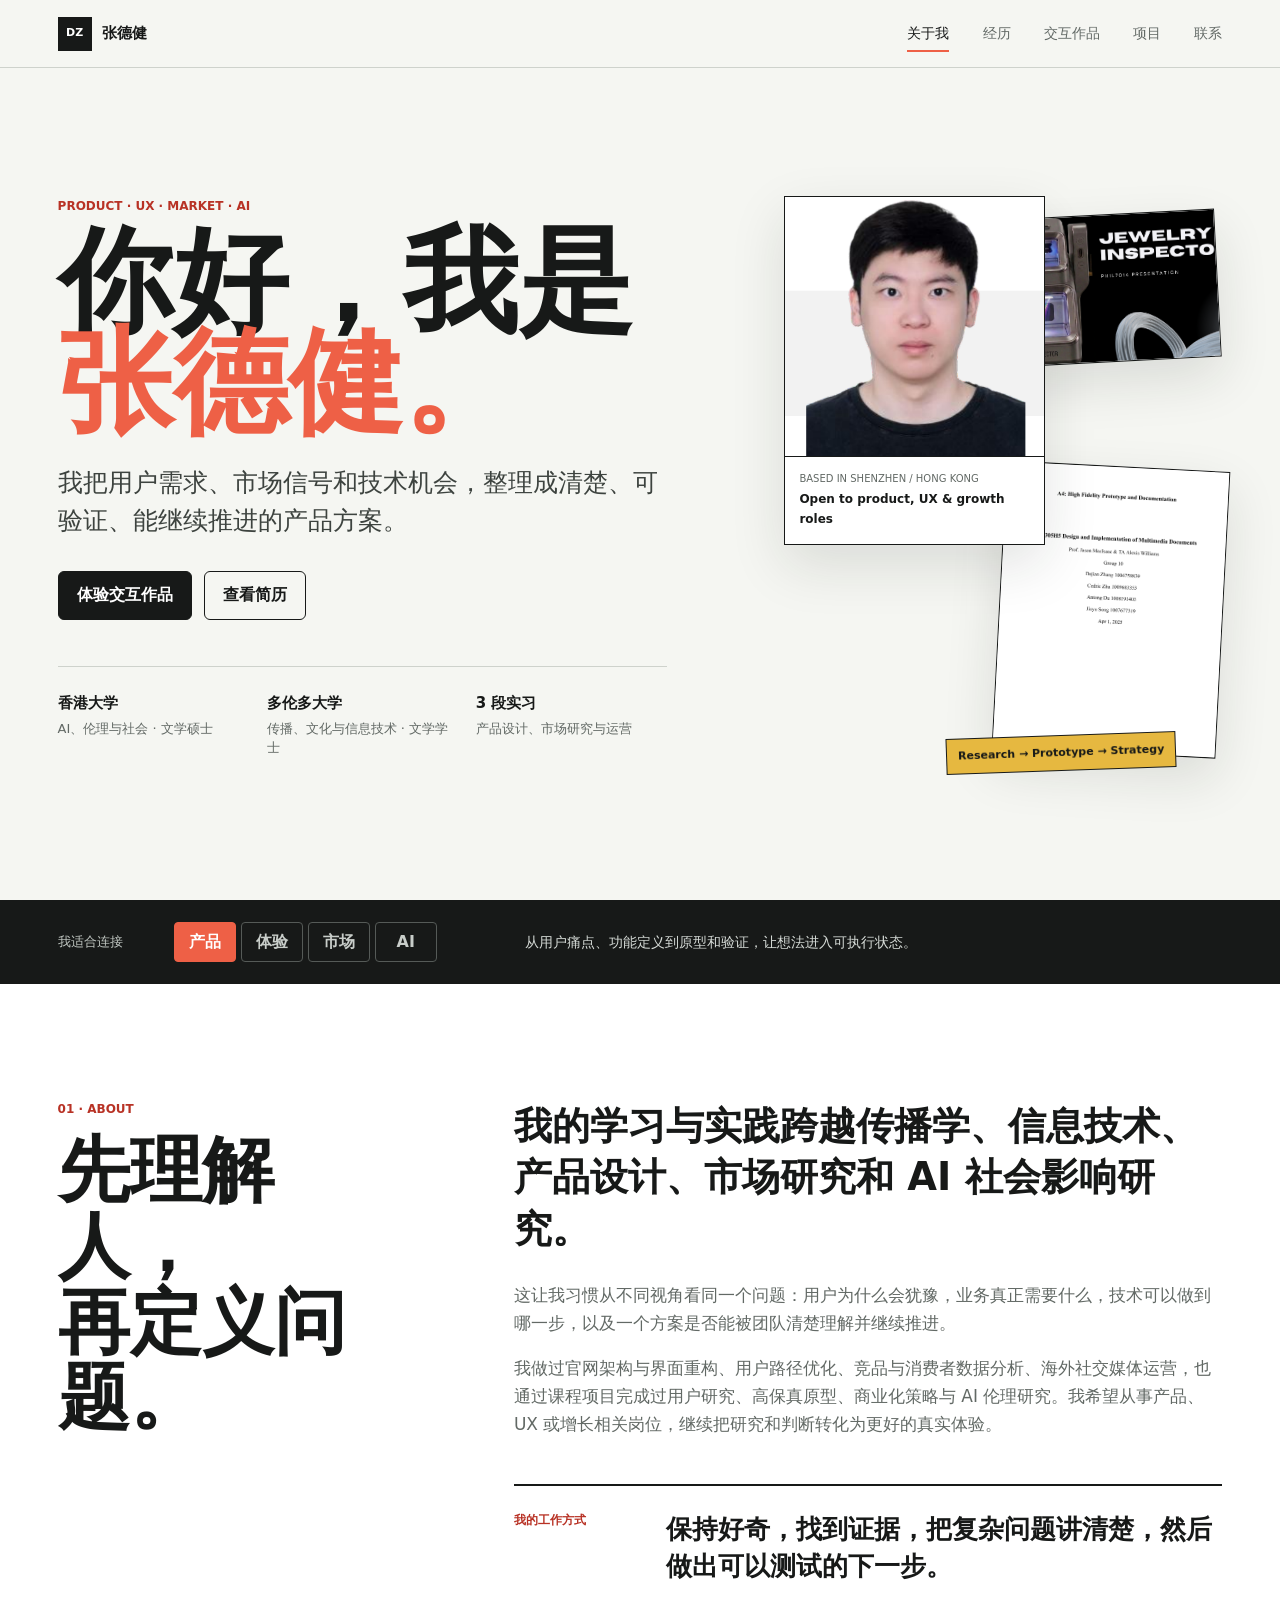
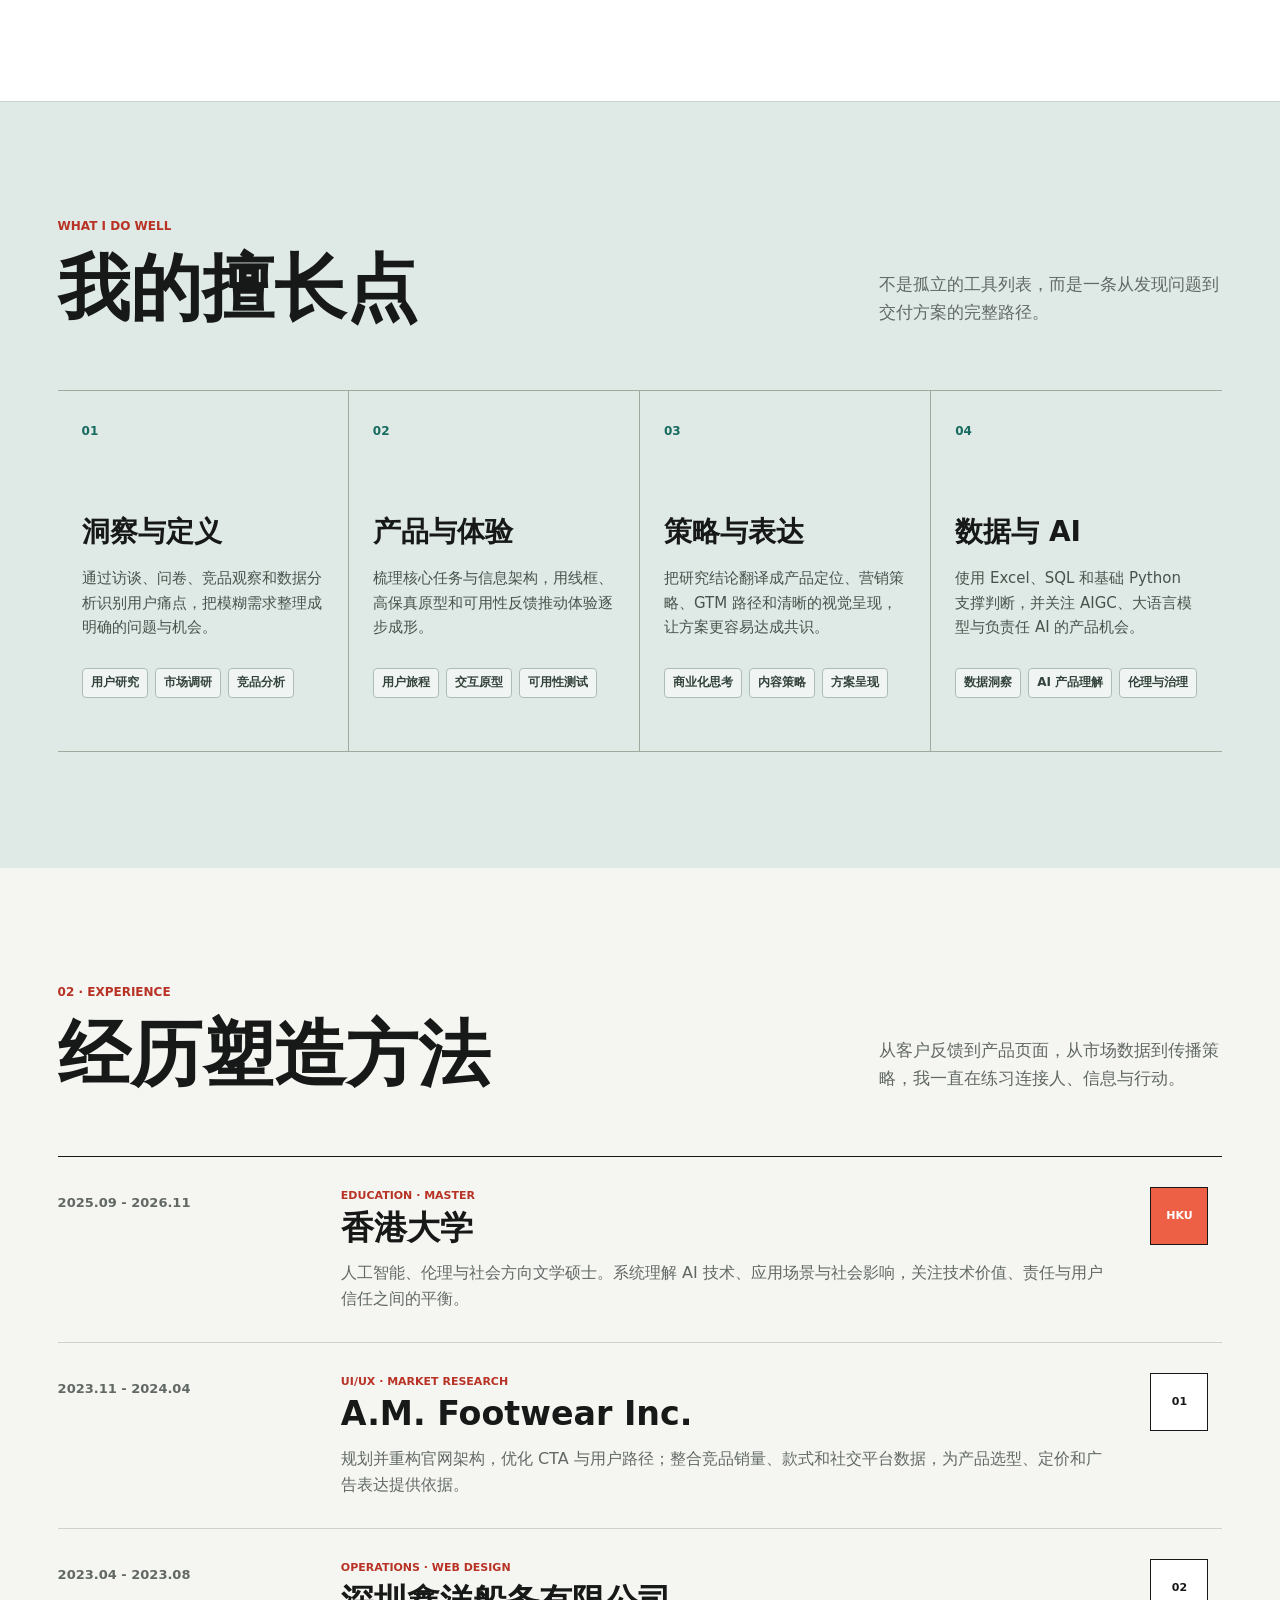
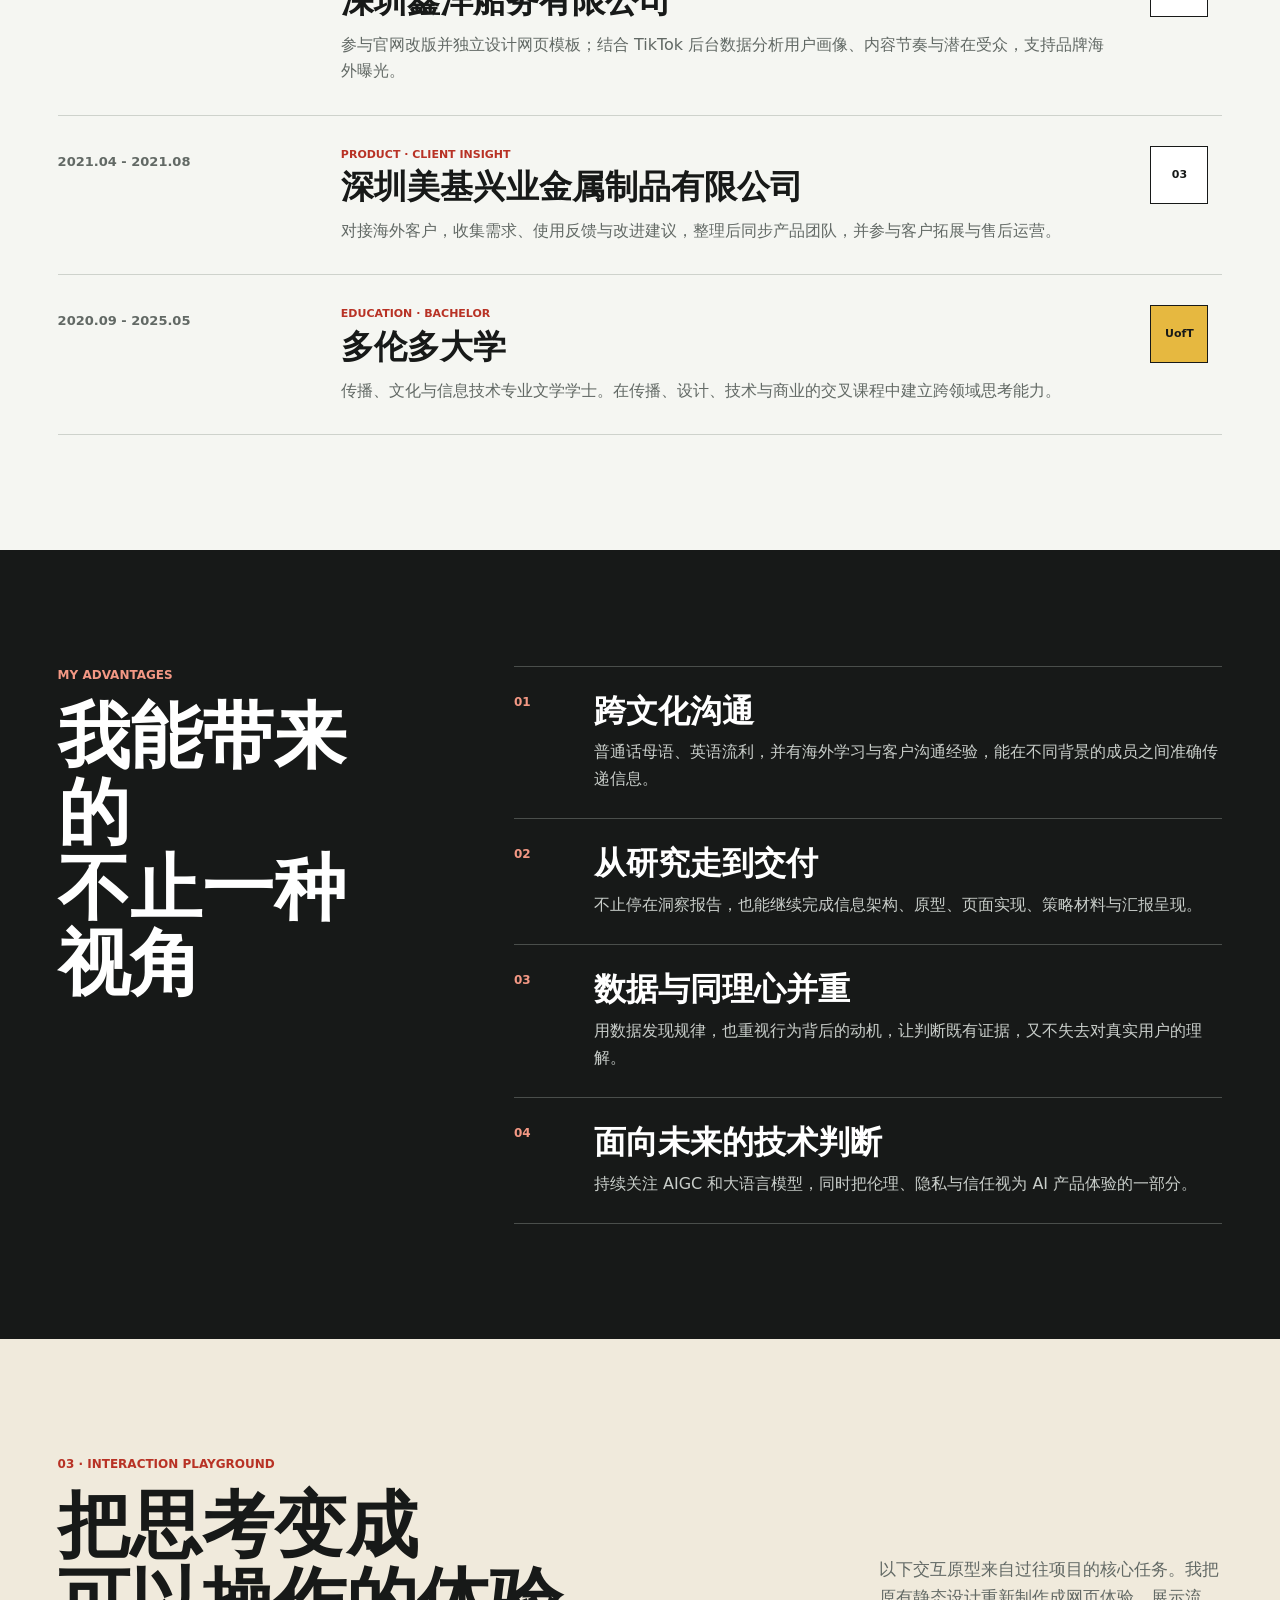
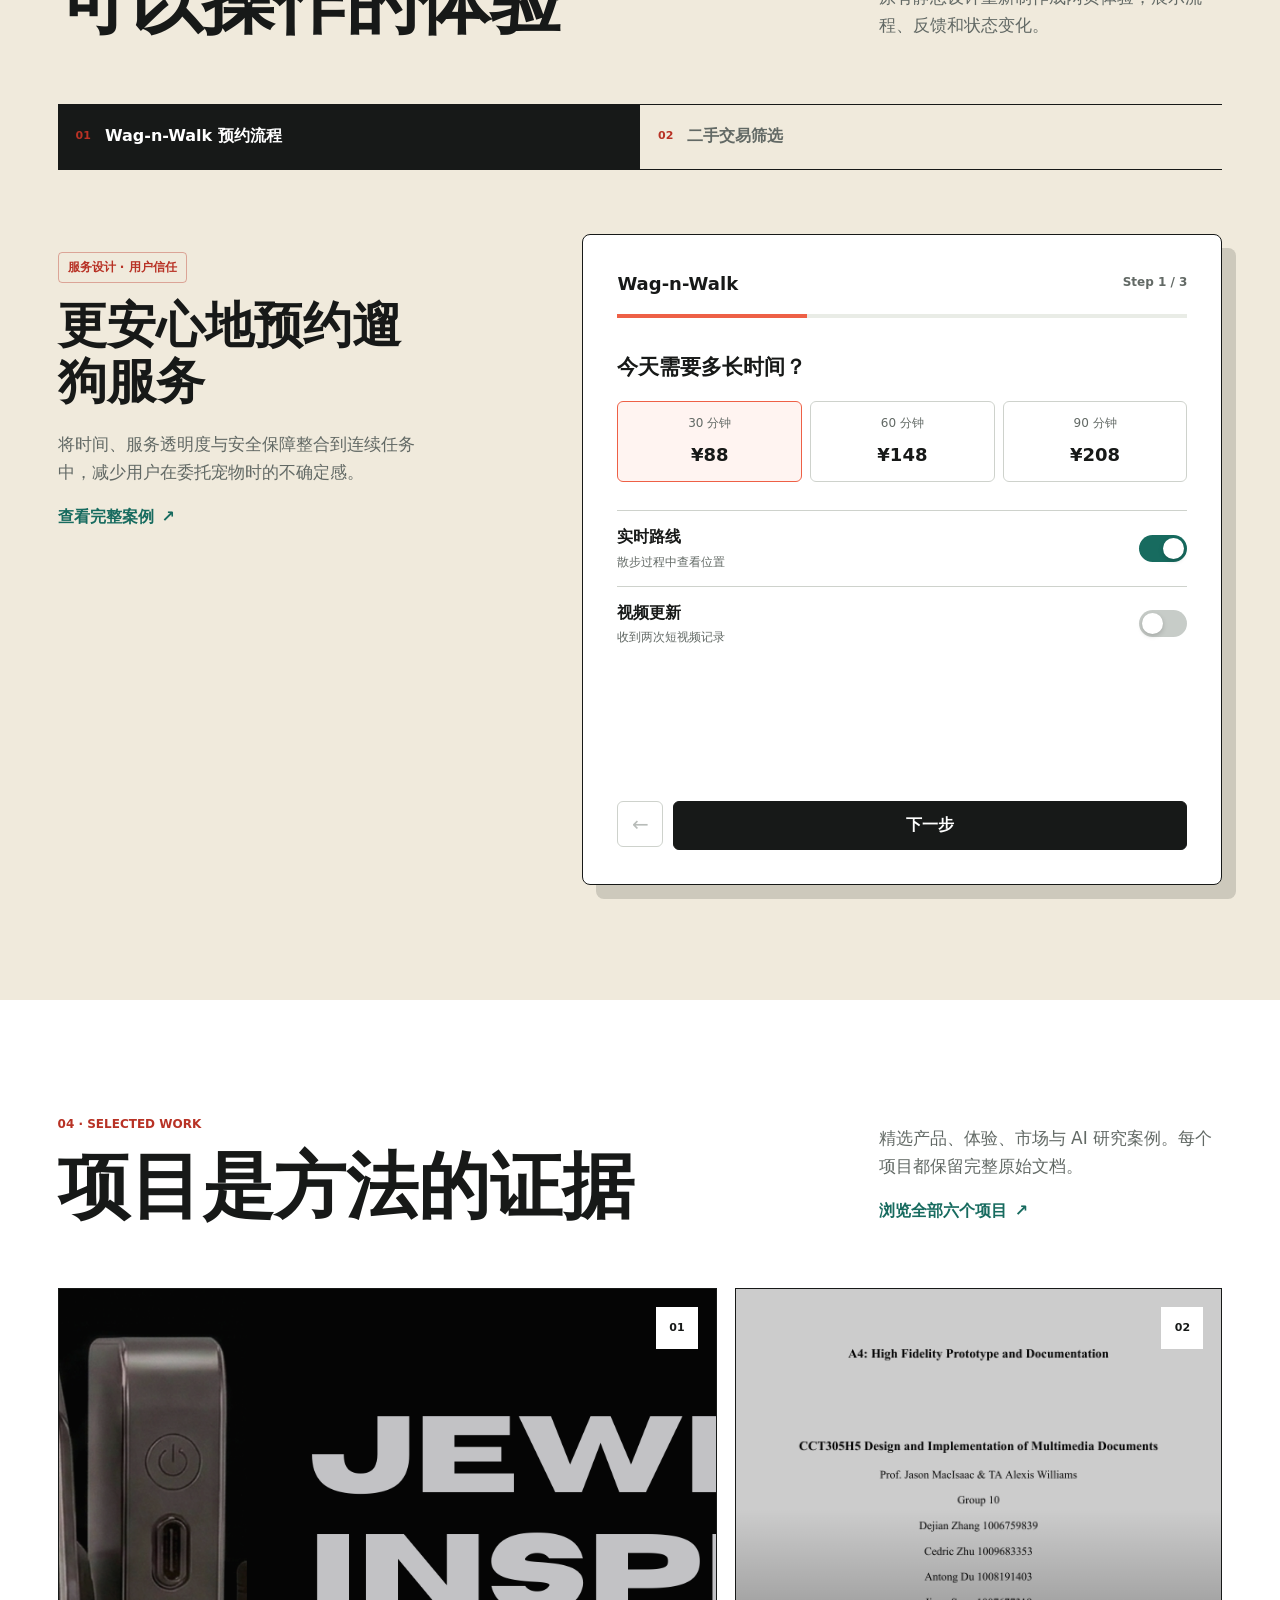
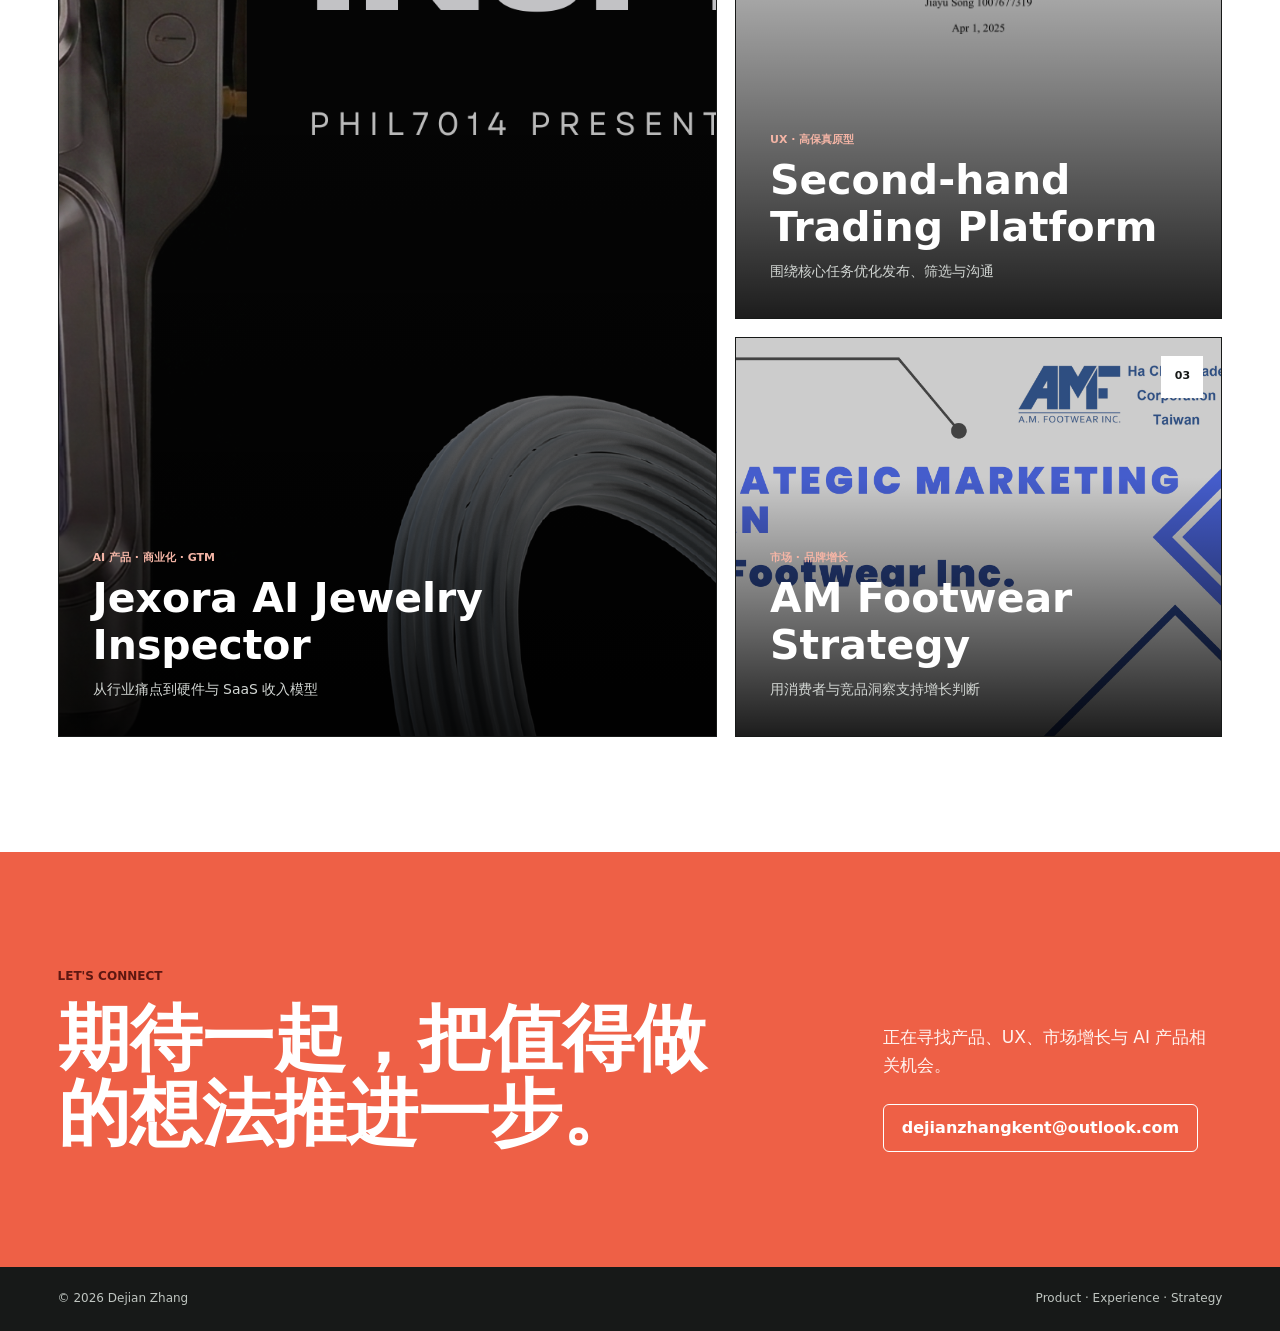
==== index.html @ b9fcac44 "Redesign portfolio as personal homepage" ====
<!doctype html>
<html lang="zh-CN">
  <head>
    <meta charset="utf-8">
    <meta name="viewport" content="width=device-width, initial-scale=1">
    <title>张德健 | 产品、体验与市场</title>
    <meta name="description" content="张德健的个人主页：产品设计、用户体验、市场研究与 AI 产品思考。">
    <link rel="stylesheet" href="styles.css">
    <script src="app.js" defer></script>
  </head>
  <body>
    <header class="site-header">
      <a class="brand" href="#top" aria-label="返回首页">
        <span class="brand-mark">DZ</span>
        <span>张德健</span>
      </a>
      <nav aria-label="主导航">
        <a class="active" href="#about">关于我</a>
        <a href="#experience">经历</a>
        <a href="#playground">交互作品</a>
        <a href="#work">项目</a>
        <a href="contact.html">联系</a>
      </nav>
    </header>

    <main id="top">
      <section class="personal-hero">
        <div class="hero-intro">
          <p class="eyebrow">Product · UX · Market · AI</p>
          <h1>你好，我是<br><span>张德健。</span></h1>
          <p class="hero-statement">
            我把用户需求、市场信号和技术机会，整理成清楚、可验证、能继续推进的产品方案。
          </p>
          <div class="hero-actions">
            <a class="button primary" href="#playground">体验交互作品</a>
            <a class="button" href="01_Resume_Dejian-Zhang.pdf">查看简历</a>
          </div>
          <ul class="hero-facts" aria-label="个人概况">
            <li><strong>香港大学</strong><span>AI、伦理与社会 · 文学硕士</span></li>
            <li><strong>多伦多大学</strong><span>传播、文化与信息技术 · 文学学士</span></li>
            <li><strong>3 段实习</strong><span>产品设计、市场研究与运营</span></li>
          </ul>
        </div>

        <div class="hero-visual" aria-label="张德健与代表作品">
          <figure class="portrait-frame">
            <img src="assets/dejian-zhang.png" alt="张德健">
            <figcaption>
              <span>Based in Shenzhen / Hong Kong</span>
              <strong>Open to product, UX & growth roles</strong>
            </figcaption>
          </figure>
          <figure class="artifact artifact-one">
            <img src="assets/hifi-prototype.png" alt="二手交易平台高保真原型">
          </figure>
          <figure class="artifact artifact-two">
            <img src="assets/jewelry-inspector.png" alt="Jexora AI 珠宝鉴定项目">
          </figure>
          <span class="visual-note">Research → Prototype → Strategy</span>
        </div>
      </section>

      <section class="identity-bar" aria-label="角色定位">
        <p>我适合连接</p>
        <div class="role-switcher" role="tablist" aria-label="查看我的角色能力">
          <button class="role-tab active" type="button" role="tab" aria-selected="true" data-role="product">产品</button>
          <button class="role-tab" type="button" role="tab" aria-selected="false" data-role="ux">体验</button>
          <button class="role-tab" type="button" role="tab" aria-selected="false" data-role="market">市场</button>
          <button class="role-tab" type="button" role="tab" aria-selected="false" data-role="ai">AI</button>
        </div>
        <p id="role-description" class="role-description" aria-live="polite">
          从用户痛点、功能定义到原型和验证，让想法进入可执行状态。
        </p>
      </section>

      <section class="section about-band" id="about">
        <div class="section-kicker">
          <p class="eyebrow">01 · About</p>
          <h2>先理解人，<br>再定义问题。</h2>
        </div>
        <div class="about-narrative">
          <p class="large-copy">
            我的学习与实践跨越传播学、信息技术、产品设计、市场研究和 AI 社会影响研究。
          </p>
          <p>
            这让我习惯从不同视角看同一个问题：用户为什么会犹豫，业务真正需要什么，技术可以做到哪一步，以及一个方案是否能被团队清楚理解并继续推进。
          </p>
          <p>
            我做过官网架构与界面重构、用户路径优化、竞品与消费者数据分析、海外社交媒体运营，也通过课程项目完成过用户研究、高保真原型、商业化策略与 AI 伦理研究。我希望从事产品、UX 或增长相关岗位，继续把研究和判断转化为更好的真实体验。
          </p>
          <div class="personal-quote">
            <span>我的工作方式</span>
            <blockquote>保持好奇，找到证据，把复杂问题讲清楚，然后做出可以测试的下一步。</blockquote>
          </div>
        </div>
      </section>

      <section class="section capability-band">
        <div class="section-heading split-heading">
          <div>
            <p class="eyebrow">What I Do Well</p>
            <h2>我的擅长点</h2>
          </div>
          <p>不是孤立的工具列表，而是一条从发现问题到交付方案的完整路径。</p>
        </div>
        <div class="capability-grid">
          <article>
            <span class="capability-number">01</span>
            <h3>洞察与定义</h3>
            <p>通过访谈、问卷、竞品观察和数据分析识别用户痛点，把模糊需求整理成明确的问题与机会。</p>
            <ul>
              <li>用户研究</li>
              <li>市场调研</li>
              <li>竞品分析</li>
            </ul>
          </article>
          <article>
            <span class="capability-number">02</span>
            <h3>产品与体验</h3>
            <p>梳理核心任务与信息架构，用线框、高保真原型和可用性反馈推动体验逐步成形。</p>
            <ul>
              <li>用户旅程</li>
              <li>交互原型</li>
              <li>可用性测试</li>
            </ul>
          </article>
          <article>
            <span class="capability-number">03</span>
            <h3>策略与表达</h3>
            <p>把研究结论翻译成产品定位、营销策略、GTM 路径和清晰的视觉呈现，让方案更容易达成共识。</p>
            <ul>
              <li>商业化思考</li>
              <li>内容策略</li>
              <li>方案呈现</li>
            </ul>
          </article>
          <article>
            <span class="capability-number">04</span>
            <h3>数据与 AI</h3>
            <p>使用 Excel、SQL 和基础 Python 支撑判断，并关注 AIGC、大语言模型与负责任 AI 的产品机会。</p>
            <ul>
              <li>数据洞察</li>
              <li>AI 产品理解</li>
              <li>伦理与治理</li>
            </ul>
          </article>
        </div>
      </section>

      <section class="section experience-band" id="experience">
        <div class="section-heading split-heading">
          <div>
            <p class="eyebrow">02 · Experience</p>
            <h2>经历塑造方法</h2>
          </div>
          <p>从客户反馈到产品页面，从市场数据到传播策略，我一直在练习连接人、信息与行动。</p>
        </div>

        <div class="timeline">
          <article class="timeline-item featured">
            <div class="timeline-time">2025.09 - 2026.11</div>
            <div class="timeline-main">
              <p class="timeline-type">Education · Master</p>
              <h3>香港大学</h3>
              <p>人工智能、伦理与社会方向文学硕士。系统理解 AI 技术、应用场景与社会影响，关注技术价值、责任与用户信任之间的平衡。</p>
            </div>
            <span class="timeline-marker">HKU</span>
          </article>
          <article class="timeline-item">
            <div class="timeline-time">2023.11 - 2024.04</div>
            <div class="timeline-main">
              <p class="timeline-type">UI/UX · Market Research</p>
              <h3>A.M. Footwear Inc.</h3>
              <p>规划并重构官网架构，优化 CTA 与用户路径；整合竞品销量、款式和社交平台数据，为产品选型、定价和广告表达提供依据。</p>
            </div>
            <span class="timeline-marker">01</span>
          </article>
          <article class="timeline-item">
            <div class="timeline-time">2023.04 - 2023.08</div>
            <div class="timeline-main">
              <p class="timeline-type">Operations · Web Design</p>
              <h3>深圳鑫洋船务有限公司</h3>
              <p>参与官网改版并独立设计网页模板；结合 TikTok 后台数据分析用户画像、内容节奏与潜在受众，支持品牌海外曝光。</p>
            </div>
            <span class="timeline-marker">02</span>
          </article>
          <article class="timeline-item">
            <div class="timeline-time">2021.04 - 2021.08</div>
            <div class="timeline-main">
              <p class="timeline-type">Product · Client Insight</p>
              <h3>深圳美基兴业金属制品有限公司</h3>
              <p>对接海外客户，收集需求、使用反馈与改进建议，整理后同步产品团队，并参与客户拓展与售后运营。</p>
            </div>
            <span class="timeline-marker">03</span>
          </article>
          <article class="timeline-item education">
            <div class="timeline-time">2020.09 - 2025.05</div>
            <div class="timeline-main">
              <p class="timeline-type">Education · Bachelor</p>
              <h3>多伦多大学</h3>
              <p>传播、文化与信息技术专业文学学士。在传播、设计、技术与商业的交叉课程中建立跨领域思考能力。</p>
            </div>
            <span class="timeline-marker">UofT</span>
          </article>
        </div>
      </section>

      <section class="section strengths-band">
        <div class="section-kicker">
          <p class="eyebrow">My Advantages</p>
          <h2>我能带来的<br>不止一种视角</h2>
        </div>
        <div class="strengths-list">
          <article>
            <span>01</span>
            <div>
              <h3>跨文化沟通</h3>
              <p>普通话母语、英语流利，并有海外学习与客户沟通经验，能在不同背景的成员之间准确传递信息。</p>
            </div>
          </article>
          <article>
            <span>02</span>
            <div>
              <h3>从研究走到交付</h3>
              <p>不止停在洞察报告，也能继续完成信息架构、原型、页面实现、策略材料与汇报呈现。</p>
            </div>
          </article>
          <article>
            <span>03</span>
            <div>
              <h3>数据与同理心并重</h3>
              <p>用数据发现规律，也重视行为背后的动机，让判断既有证据，又不失去对真实用户的理解。</p>
            </div>
          </article>
          <article>
            <span>04</span>
            <div>
              <h3>面向未来的技术判断</h3>
              <p>持续关注 AIGC 和大语言模型，同时把伦理、隐私与信任视为 AI 产品体验的一部分。</p>
            </div>
          </article>
        </div>
      </section>

      <section class="section playground-band" id="playground">
        <div class="section-heading split-heading">
          <div>
            <p class="eyebrow">03 · Interaction Playground</p>
            <h2>把思考变成<br>可以操作的体验</h2>
          </div>
          <p>以下交互原型来自过往项目的核心任务。我把原有静态设计重新制作成网页体验，展示流程、反馈和状态变化。</p>
        </div>

        <div class="playground">
          <div class="demo-tabs" role="tablist" aria-label="选择交互作品">
            <button class="demo-tab active" type="button" role="tab" aria-selected="true" aria-controls="wag-demo" data-demo="wag-demo">
              <span>01</span> Wag-n-Walk 预约流程
            </button>
            <button class="demo-tab" type="button" role="tab" aria-selected="false" aria-controls="market-demo" data-demo="market-demo">
              <span>02</span> 二手交易筛选
            </button>
          </div>

          <div class="demo-stage">
            <section class="demo-panel active" id="wag-demo" role="tabpanel">
              <div class="demo-context">
                <p class="tag">服务设计 · 用户信任</p>
                <h3>更安心地预约遛狗服务</h3>
                <p>将时间、服务透明度与安全保障整合到连续任务中，减少用户在委托宠物时的不确定感。</p>
                <a class="text-link" href="03_CCT204_Wag-n-Walk_Design-Thinking-Project.pdf">查看完整案例</a>
              </div>
              <div class="prototype-shell" aria-label="Wag-n-Walk 可交互预约原型">
                <div class="prototype-topbar">
                  <strong>Wag-n-Walk</strong>
                  <span id="booking-step-label">Step 1 / 3</span>
                </div>
                <div class="prototype-progress"><span id="booking-progress"></span></div>

                <div class="booking-screen active" data-step="1">
                  <p class="prototype-label">今天需要多长时间？</p>
                  <div class="duration-options">
                    <button class="choice-button active" type="button" data-duration="30" data-price="88">
                      <span>30 分钟</span><strong>¥88</strong>
                    </button>
                    <button class="choice-button" type="button" data-duration="60" data-price="148">
                      <span>60 分钟</span><strong>¥148</strong>
                    </button>
                    <button class="choice-button" type="button" data-duration="90" data-price="208">
                      <span>90 分钟</span><strong>¥208</strong>
                    </button>
                  </div>
                  <label class="toggle-row">
                    <span><strong>实时路线</strong><small>散步过程中查看位置</small></span>
                    <input id="tracking-toggle" type="checkbox" checked>
                    <span class="toggle-control" aria-hidden="true"></span>
                  </label>
                  <label class="toggle-row">
                    <span><strong>视频更新</strong><small>收到两次短视频记录</small></span>
                    <input id="video-toggle" type="checkbox">
                    <span class="toggle-control" aria-hidden="true"></span>
                  </label>
                </div>

                <div class="booking-screen" data-step="2">
                  <p class="prototype-label">选择今天的遛狗员</p>
                  <div class="walker-list">
                    <button class="walker-option active" type="button" data-walker="Mia">
                      <span class="walker-avatar coral">M</span>
                      <span><strong>Mia</strong><small>4.9 · 128 次服务</small></span>
                      <span>首选</span>
                    </button>
                    <button class="walker-option" type="button" data-walker="Leo">
                      <span class="walker-avatar blue">L</span>
                      <span><strong>Leo</strong><small>4.8 · 96 次服务</small></span>
                      <span>1.2 km</span>
                    </button>
                    <button class="walker-option" type="button" data-walker="Yuki">
                      <span class="walker-avatar green">Y</span>
                      <span><strong>Yuki</strong><small>5.0 · 74 次服务</small></span>
                      <span>1.8 km</span>
                    </button>
                  </div>
                </div>

                <div class="booking-screen" data-step="3">
                  <div class="booking-confirmation">
                    <span class="confirmation-mark">✓</span>
                    <p>预约信息已准备好</p>
                    <h4 id="booking-summary">Mia · 30 分钟 · ¥88</h4>
                    <small id="booking-features">包含实时路线</small>
                  </div>
                </div>

                <div class="prototype-actions">
                  <button class="icon-button" id="booking-back" type="button" aria-label="上一步" title="上一步">←</button>
                  <button class="button primary prototype-next" id="booking-next" type="button">下一步</button>
                </div>
              </div>
            </section>

            <section class="demo-panel" id="market-demo" role="tabpanel" hidden>
              <div class="demo-context">
                <p class="tag">UX · 高保真原型</p>
                <h3>快速找到合适的二手商品</h3>
                <p>用即时搜索、清晰的筛选状态和结果反馈，减少用户在浏览大量商品时的认知负担。</p>
                <a class="text-link" href="05_CCT305_High-Fidelity-Prototype_Documentation_Group-10.pdf">查看完整案例</a>
              </div>
              <div class="prototype-shell market-shell" aria-label="二手交易筛选交互原型">
                <div class="market-header">
                  <strong>Loop Market</strong>
                  <span><b id="result-count">6</b> 件商品</span>
                </div>
                <label class="search-field">
                  <span aria-hidden="true">⌕</span>
                  <input id="market-search" type="search" placeholder="搜索相机、耳机、台灯…" autocomplete="off">
                </label>
                <div class="filter-row" role="group" aria-label="商品分类">
                  <button class="filter-chip active" type="button" data-category="all">全部</button>
                  <button class="filter-chip" type="button" data-category="digital">数码</button>
                  <button class="filter-chip" type="button" data-category="home">家居</button>
                  <button class="filter-chip" type="button" data-category="outdoor">户外</button>
                </div>
                <div class="market-results" id="market-results">
                  <article data-category="digital" data-keywords="富士 相机 fujifilm">
                    <span class="product-swatch swatch-coral">CAM</span>
                    <div><strong>Fujifilm X-T20</strong><small>九成新 · 深圳</small></div>
                    <b>¥3,280</b>
                  </article>
                  <article data-category="digital" data-keywords="索尼 耳机 sony headphone">
                    <span class="product-swatch swatch-blue">AUD</span>
                    <div><strong>Sony WH-1000XM4</strong><small>轻微使用痕迹</small></div>
                    <b>¥1,180</b>
                  </article>
                  <article data-category="home" data-keywords="台灯 灯 家居 lamp">
                    <span class="product-swatch swatch-yellow">LMP</span>
                    <div><strong>Artemide 台灯</strong><small>成色很好 · 自提</small></div>
                    <b>¥620</b>
                  </article>
                  <article data-category="outdoor" data-keywords="露营 椅子 户外 camping chair">
                    <span class="product-swatch swatch-green">OUT</span>
                    <div><strong>Helinox 露营椅</strong><small>使用 3 次</small></div>
                    <b>¥480</b>
                  </article>
                  <article data-category="digital" data-keywords="机械 键盘 keyboard">
                    <span class="product-swatch swatch-purple">KEY</span>
                    <div><strong>Keychron Q1</strong><small>青轴 · 配件齐全</small></div>
                    <b>¥690</b>
                  </article>
                  <article data-category="home" data-keywords="咖啡机 家居 coffee">
                    <span class="product-swatch swatch-dark">COF</span>
                    <div><strong>De'Longhi 咖啡机</strong><small>功能正常 · 可试机</small></div>
                    <b>¥860</b>
                  </article>
                </div>
                <p class="empty-state" id="market-empty" hidden>没有匹配的商品，换个关键词试试。</p>
              </div>
            </section>
          </div>
        </div>
      </section>

      <section class="section selected-work" id="work">
        <div class="section-heading split-heading">
          <div>
            <p class="eyebrow">04 · Selected Work</p>
            <h2>项目是方法的证据</h2>
          </div>
          <div>
            <p>精选产品、体验、市场与 AI 研究案例。每个项目都保留完整原始文档。</p>
            <a class="text-link" href="projects.html">浏览全部六个项目</a>
          </div>
        </div>
        <div class="featured-work-grid">
          <a class="work-card work-card-large" href="02_PHIL7014_Jewelry-Inspector_Pre-Presentation.pdf">
            <img src="assets/jewelry-inspector.png" alt="Jexora AI Jewelry Inspector 项目封面">
            <span class="work-index">01</span>
            <div class="work-card-copy">
              <p>AI 产品 · 商业化 · GTM</p>
              <h3>Jexora AI Jewelry Inspector</h3>
              <span>从行业痛点到硬件与 SaaS 收入模型</span>
            </div>
          </a>
          <a class="work-card" href="05_CCT305_High-Fidelity-Prototype_Documentation_Group-10.pdf">
            <img src="assets/hifi-prototype.png" alt="二手交易平台高保真原型项目封面">
            <span class="work-index">02</span>
            <div class="work-card-copy">
              <p>UX · 高保真原型</p>
              <h3>Second-hand Trading Platform</h3>
              <span>围绕核心任务优化发布、筛选与沟通</span>
            </div>
          </a>
          <a class="work-card" href="07_CCT356_AM-Footwear_Strategic-Marketing-Plan.pdf">
            <img src="assets/am-marketing-plan.png" alt="AM Footwear 营销策略项目封面">
            <span class="work-index">03</span>
            <div class="work-card-copy">
              <p>市场 · 品牌增长</p>
              <h3>AM Footwear Strategy</h3>
              <span>用消费者与竞品洞察支持增长判断</span>
            </div>
          </a>
        </div>
      </section>

      <section class="contact-cta">
        <div>
          <p class="eyebrow">Let's Connect</p>
          <h2>期待一起，把值得做的想法推进一步。</h2>
        </div>
        <div>
          <p>正在寻找产品、UX、市场增长与 AI 产品相关机会。</p>
          <a class="button light" href="mailto:dejianzhangkent@outlook.com">dejianzhangkent@outlook.com</a>
        </div>
      </section>
    </main>

    <footer class="site-footer">
      <span>© 2026 Dejian Zhang</span>
      <span>Product · Experience · Strategy</span>
    </footer>
  </body>
</html>
---- styles.css ----
:root {
  --paper: #f5f6f2;
  --paper-bright: #ffffff;
  --ink: #171918;
  --muted: #626965;
  --line: #ced2cc;
  --soft: #e9ece6;
  --coral: #ee6046;
  --coral-dark: #b83225;
  --green: #176b5f;
  --blue: #315f9f;
  --yellow: #e6b840;
  --lavender: #7565a7;
  --shadow: 0 20px 52px rgba(25, 32, 28, 0.12);
  --shadow-soft: 0 10px 30px rgba(25, 32, 28, 0.08);
}

* {
  box-sizing: border-box;
}

html {
  scroll-behavior: smooth;
}

body {
  margin: 0;
  background: var(--paper);
  color: var(--ink);
  font-family: Inter, ui-sans-serif, system-ui, -apple-system, BlinkMacSystemFont, "Segoe UI", "PingFang SC", "Microsoft YaHei", sans-serif;
  line-height: 1.65;
}

button,
input {
  font: inherit;
}

button,
a {
  -webkit-tap-highlight-color: transparent;
}

a {
  color: inherit;
}

img {
  max-width: 100%;
}

[hidden] {
  display: none !important;
}

h1,
h2,
h3,
h4,
p {
  overflow-wrap: anywhere;
}

h1,
h2,
h3,
p {
  margin-top: 0;
}

h1,
h2,
h3 {
  letter-spacing: 0;
}

main {
  overflow: hidden;
}

.site-header {
  position: sticky;
  top: 0;
  z-index: 50;
  display: flex;
  min-height: 68px;
  align-items: center;
  justify-content: space-between;
  gap: 24px;
  padding: 12px clamp(20px, 4.5vw, 72px);
  background: rgba(245, 246, 242, 0.92);
  border-bottom: 1px solid var(--line);
  backdrop-filter: blur(18px);
}

.brand {
  display: inline-flex;
  align-items: center;
  gap: 10px;
  color: var(--ink);
  font-size: 15px;
  font-weight: 850;
  text-decoration: none;
  white-space: nowrap;
}

.brand-mark {
  display: inline-grid;
  width: 34px;
  height: 34px;
  place-items: center;
  background: var(--ink);
  color: white;
  font-size: 11px;
}

nav {
  display: flex;
  align-items: center;
  gap: clamp(14px, 2.6vw, 34px);
  color: var(--muted);
  font-size: 14px;
}

nav a {
  position: relative;
  text-decoration: none;
}

nav a::after {
  position: absolute;
  right: 0;
  bottom: -7px;
  left: 0;
  height: 2px;
  background: var(--coral);
  content: "";
  opacity: 0;
  transform: scaleX(0);
  transition: opacity 160ms ease, transform 160ms ease;
}

nav a:hover,
nav a.active {
  color: var(--ink);
}

nav a:hover::after,
nav a.active::after {
  opacity: 1;
  transform: scaleX(1);
}

.eyebrow {
  margin: 0 0 14px;
  color: var(--coral-dark);
  font-size: 12px;
  font-weight: 850;
  letter-spacing: 0;
  text-transform: uppercase;
}

.button {
  display: inline-flex;
  min-height: 46px;
  align-items: center;
  justify-content: center;
  padding: 10px 18px;
  border: 1px solid var(--ink);
  border-radius: 6px;
  background: transparent;
  color: var(--ink);
  font-weight: 780;
  text-decoration: none;
  cursor: pointer;
  transition: background 160ms ease, color 160ms ease, box-shadow 160ms ease, transform 160ms ease;
}

.button:hover {
  box-shadow: var(--shadow-soft);
  transform: translateY(-2px);
}

.button.primary {
  background: var(--ink);
  color: white;
}

.button.light {
  border-color: white;
  color: white;
}

.button.light:hover {
  background: white;
  color: var(--ink);
}

.text-link {
  display: inline-flex;
  align-items: center;
  gap: 8px;
  margin-top: 18px;
  color: var(--green);
  font-weight: 800;
  text-decoration: none;
}

.text-link::after {
  content: "↗";
  transition: transform 160ms ease;
}

.text-link:hover {
  text-decoration: underline;
}

.text-link:hover::after {
  transform: translate(2px, -2px);
}

.section {
  padding: clamp(74px, 9vw, 126px) clamp(20px, 4.5vw, 72px);
}

.section-heading {
  margin-bottom: clamp(34px, 5vw, 64px);
}

.split-heading {
  display: grid;
  grid-template-columns: minmax(0, 1.15fr) minmax(260px, 0.55fr);
  gap: clamp(30px, 8vw, 120px);
  align-items: end;
}

.split-heading > p,
.split-heading > div:last-child > p {
  margin: 0;
  color: var(--muted);
  font-size: 17px;
}

h2 {
  margin-bottom: 0;
  font-size: clamp(38px, 5.7vw, 72px);
  line-height: 1.05;
}

h3 {
  margin-bottom: 0;
  font-size: clamp(24px, 2.8vw, 36px);
  line-height: 1.15;
}

/* Personal hero */

.personal-hero {
  display: grid;
  grid-template-columns: minmax(0, 1.02fr) minmax(390px, 0.78fr);
  gap: clamp(40px, 7vw, 100px);
  min-height: calc(100vh - 68px);
  padding: clamp(56px, 7vw, 96px) clamp(20px, 4.5vw, 72px) clamp(64px, 8vw, 110px);
  align-items: center;
}

.hero-intro h1 {
  margin: 0;
  max-width: 840px;
  font-size: clamp(62px, 9vw, 126px);
  line-height: 0.88;
}

.hero-intro h1 span {
  color: var(--coral);
}

.hero-statement {
  max-width: 740px;
  margin: 30px 0 0;
  color: #3d433f;
  font-size: clamp(19px, 2.2vw, 25px);
  line-height: 1.55;
}

.hero-actions,
.contact-actions {
  display: flex;
  flex-wrap: wrap;
  gap: 12px;
  margin-top: 30px;
}

.hero-facts {
  display: grid;
  grid-template-columns: repeat(3, minmax(0, 1fr));
  gap: 18px;
  margin: 46px 0 0;
  padding: 24px 0 0;
  border-top: 1px solid var(--line);
  list-style: none;
}

.hero-facts strong,
.hero-facts span {
  display: block;
}

.hero-facts strong {
  margin-bottom: 5px;
  font-size: 15px;
}

.hero-facts span {
  color: var(--muted);
  font-size: 13px;
  line-height: 1.45;
}

.hero-visual {
  position: relative;
  min-height: min(620px, 68vh);
}

.portrait-frame,
.artifact {
  position: absolute;
  margin: 0;
  border: 1px solid var(--ink);
  background: white;
  box-shadow: var(--shadow);
  overflow: hidden;
}

.portrait-frame {
  z-index: 3;
  top: 4%;
  left: 6%;
  width: 56%;
}

.portrait-frame img {
  display: block;
  width: 100%;
  aspect-ratio: 1 / 1;
  background: #f1f2ee;
  object-fit: cover;
}

.portrait-frame figcaption {
  display: grid;
  gap: 3px;
  padding: 14px;
  border-top: 1px solid var(--ink);
}

.portrait-frame figcaption span {
  color: var(--muted);
  font-size: 10px;
  text-transform: uppercase;
}

.portrait-frame figcaption strong {
  font-size: 12px;
}

.artifact img {
  display: block;
  width: 100%;
  height: 100%;
  object-fit: cover;
  object-position: top;
}

.artifact-one {
  z-index: 1;
  right: 0;
  bottom: 5%;
  width: 48%;
  aspect-ratio: 0.78;
  transform: rotate(3deg);
}

.artifact-two {
  z-index: 2;
  right: 1%;
  top: 7%;
  width: 45%;
  aspect-ratio: 1.42;
  transform: rotate(-3deg);
}

.visual-note {
  position: absolute;
  z-index: 4;
  right: 10%;
  bottom: 2%;
  padding: 8px 11px;
  background: var(--yellow);
  border: 1px solid var(--ink);
  font-size: 11px;
  font-weight: 800;
  transform: rotate(-2deg);
}

.identity-bar {
  display: grid;
  grid-template-columns: auto minmax(300px, auto) minmax(260px, 1fr);
  gap: clamp(24px, 4vw, 58px);
  padding: 22px clamp(20px, 4.5vw, 72px);
  align-items: center;
  background: var(--ink);
  color: white;
}

.identity-bar > p {
  margin: 0;
}

.identity-bar > p:first-child {
  color: #bfc5c0;
  font-size: 13px;
  white-space: nowrap;
}

.role-switcher {
  display: flex;
  gap: 5px;
}

.role-tab {
  min-width: 62px;
  min-height: 38px;
  padding: 6px 13px;
  border: 1px solid #555a57;
  border-radius: 4px;
  background: transparent;
  color: #c8cdc9;
  font-weight: 750;
  cursor: pointer;
}

.role-tab:hover,
.role-tab.active {
  background: var(--coral);
  border-color: var(--coral);
  color: white;
}

.role-description {
  max-width: 680px;
  color: #d6dbd7;
  font-size: 14px;
}

/* About and capabilities */

.about-band,
.strengths-band {
  display: grid;
  grid-template-columns: minmax(250px, 0.65fr) minmax(0, 1.35fr);
  gap: clamp(40px, 9vw, 140px);
}

.about-band {
  background: white;
  border-bottom: 1px solid var(--line);
}

.section-kicker {
  align-self: start;
}

.about-narrative {
  max-width: 860px;
  color: var(--muted);
  font-size: 17px;
}

.about-narrative .large-copy {
  margin-bottom: 26px;
  color: var(--ink);
  font-size: clamp(25px, 3vw, 40px);
  font-weight: 700;
  line-height: 1.35;
}

.about-narrative > p:not(.large-copy) {
  max-width: 760px;
}

.personal-quote {
  display: grid;
  grid-template-columns: 130px minmax(0, 1fr);
  gap: 22px;
  margin-top: 46px;
  padding-top: 25px;
  border-top: 2px solid var(--ink);
}

.personal-quote > span {
  color: var(--coral-dark);
  font-size: 12px;
  font-weight: 850;
  text-transform: uppercase;
}

blockquote {
  margin: 0;
  color: var(--ink);
  font-size: clamp(20px, 2vw, 28px);
  font-weight: 650;
  line-height: 1.45;
}

.capability-band {
  background: #dfe9e5;
}

.capability-grid {
  display: grid;
  grid-template-columns: repeat(4, minmax(0, 1fr));
  border-top: 1px solid #9cad9f;
  border-bottom: 1px solid #9cad9f;
}

.capability-grid article {
  min-height: 360px;
  padding: 26px 24px;
  border-right: 1px solid #9cad9f;
}

.capability-grid article:last-child {
  border-right: 0;
}

.capability-number {
  color: var(--green);
  font-size: 12px;
  font-weight: 900;
}

.capability-grid h3 {
  margin-top: 72px;
  font-size: 28px;
}

.capability-grid p {
  margin: 18px 0 0;
  color: #49534d;
  font-size: 15px;
}

.capability-grid ul {
  display: flex;
  flex-wrap: wrap;
  gap: 7px;
  margin: 28px 0 0;
  padding: 0;
  list-style: none;
}

.capability-grid li {
  padding: 4px 8px;
  background: rgba(255, 255, 255, 0.55);
  border: 1px solid #aebdb4;
  border-radius: 4px;
  color: #34443c;
  font-size: 12px;
  font-weight: 700;
}

/* Experience */

.experience-band {
  background: var(--paper);
}

.timeline {
  border-top: 1px solid var(--ink);
}

.timeline-item {
  display: grid;
  grid-template-columns: minmax(160px, 0.45fr) minmax(0, 1.4fr) 72px;
  gap: 34px;
  padding: 30px 0;
  border-bottom: 1px solid var(--line);
  align-items: start;
}

.timeline-time {
  padding-top: 5px;
  color: var(--muted);
  font-size: 13px;
  font-weight: 700;
}

.timeline-type {
  margin: 0 0 4px;
  color: var(--coral-dark);
  font-size: 11px;
  font-weight: 850;
  text-transform: uppercase;
}

.timeline-main h3 {
  font-size: clamp(22px, 2.6vw, 34px);
}

.timeline-main > p:last-child {
  max-width: 850px;
  margin: 12px 0 0;
  color: var(--muted);
}

.timeline-marker {
  display: grid;
  width: 58px;
  height: 58px;
  place-items: center;
  border: 1px solid var(--ink);
  background: white;
  font-size: 11px;
  font-weight: 900;
}

.timeline-item.featured .timeline-marker {
  background: var(--coral);
  color: white;
}

.timeline-item.education .timeline-marker {
  background: var(--yellow);
}

.strengths-band {
  background: var(--ink);
  color: white;
}

.strengths-band .eyebrow {
  color: #f39884;
}

.strengths-list {
  border-top: 1px solid #4a4e4b;
}

.strengths-list article {
  display: grid;
  grid-template-columns: 58px minmax(0, 1fr);
  gap: 22px;
  padding: 26px 0;
  border-bottom: 1px solid #4a4e4b;
}

.strengths-list article > span {
  color: #f39884;
  font-size: 12px;
  font-weight: 900;
}

.strengths-list h3 {
  font-size: clamp(23px, 2.5vw, 34px);
}

.strengths-list p {
  max-width: 700px;
  margin: 10px 0 0;
  color: #c9ceca;
}

/* Interaction playground */

.playground-band {
  background: #f0eadc;
}

.playground {
  border-top: 1px solid var(--ink);
}

.demo-tabs {
  display: grid;
  grid-template-columns: repeat(2, minmax(0, 1fr));
  border-bottom: 1px solid var(--ink);
}

.demo-tab {
  display: flex;
  min-height: 64px;
  align-items: center;
  gap: 14px;
  padding: 14px 18px;
  border: 0;
  border-right: 1px solid var(--ink);
  background: transparent;
  color: var(--muted);
  font-weight: 800;
  text-align: left;
  cursor: pointer;
}

.demo-tab:last-child {
  border-right: 0;
}

.demo-tab span {
  color: var(--coral-dark);
  font-size: 11px;
}

.demo-tab:hover,
.demo-tab.active {
  background: var(--ink);
  color: white;
}

.demo-panel {
  display: grid;
  grid-template-columns: minmax(240px, 0.65fr) minmax(340px, 1.15fr);
  gap: clamp(34px, 8vw, 120px);
  padding: clamp(34px, 5vw, 68px) 0 0;
  opacity: 0;
  transform: translateY(6px);
  transition: opacity 180ms ease, transform 180ms ease;
}

.demo-panel.active {
  opacity: 1;
  transform: translateY(0);
}

.demo-context {
  padding-top: 18px;
}

.tag {
  display: inline-flex;
  margin: 0 0 15px;
  padding: 5px 9px;
  border: 1px solid rgba(184, 50, 37, 0.38);
  border-radius: 4px;
  color: var(--coral-dark);
  font-size: 12px;
  font-weight: 800;
}

.demo-context h3 {
  font-size: clamp(30px, 3.8vw, 52px);
}

.demo-context > p:not(.tag) {
  max-width: 520px;
  margin: 20px 0 0;
  color: var(--muted);
  font-size: 17px;
}

.prototype-shell {
  width: min(100%, 640px);
  min-height: 620px;
  justify-self: end;
  padding: clamp(20px, 3vw, 34px);
  background: white;
  border: 1px solid var(--ink);
  border-radius: 8px;
  box-shadow: 14px 14px 0 rgba(23, 25, 24, 0.16);
}

.prototype-topbar,
.market-header {
  display: flex;
  align-items: center;
  justify-content: space-between;
  gap: 20px;
}

.prototype-topbar strong,
.market-header strong {
  font-size: 18px;
}

.prototype-topbar span,
.market-header span {
  color: var(--muted);
  font-size: 12px;
  font-weight: 700;
}

.prototype-progress {
  height: 4px;
  margin: 16px 0 32px;
  background: var(--soft);
  overflow: hidden;
}

.prototype-progress span {
  display: block;
  width: 33.33%;
  height: 100%;
  background: var(--coral);
  transition: width 220ms ease;
}

.booking-screen {
  display: none;
  min-height: 435px;
}

.booking-screen.active {
  display: block;
  animation: screen-in 180ms ease both;
}

@keyframes screen-in {
  from {
    opacity: 0;
    transform: translateX(7px);
  }
  to {
    opacity: 1;
    transform: translateX(0);
  }
}

.prototype-label {
  margin-bottom: 16px;
  font-size: 21px;
  font-weight: 800;
}

.duration-options {
  display: grid;
  grid-template-columns: repeat(3, minmax(0, 1fr));
  gap: 8px;
  margin-bottom: 28px;
}

.choice-button {
  display: grid;
  gap: 6px;
  min-height: 78px;
  padding: 12px;
  border: 1px solid var(--line);
  border-radius: 6px;
  background: white;
  color: var(--ink);
  cursor: pointer;
}

.choice-button span {
  color: var(--muted);
  font-size: 12px;
}

.choice-button strong {
  font-size: 18px;
}

.choice-button:hover,
.choice-button.active {
  border-color: var(--coral);
  background: #fff4f1;
}

.toggle-row {
  display: flex;
  min-height: 72px;
  align-items: center;
  justify-content: space-between;
  gap: 18px;
  padding: 13px 0;
  border-top: 1px solid var(--line);
  cursor: pointer;
}

.toggle-row > span:first-child {
  display: grid;
  gap: 2px;
}

.toggle-row small,
.walker-option small,
.market-results small {
  color: var(--muted);
  font-size: 12px;
}

.toggle-row input {
  position: absolute;
  opacity: 0;
  pointer-events: none;
}

.toggle-control {
  position: relative;
  flex: 0 0 auto;
  width: 48px;
  height: 27px;
  border-radius: 20px;
  background: #c7ccc8;
  transition: background 160ms ease;
}

.toggle-control::after {
  position: absolute;
  top: 3px;
  left: 3px;
  width: 21px;
  height: 21px;
  border-radius: 50%;
  background: white;
  box-shadow: 0 2px 5px rgba(0, 0, 0, 0.18);
  content: "";
  transition: transform 160ms ease;
}

.toggle-row input:checked + .toggle-control {
  background: var(--green);
}

.toggle-row input:checked + .toggle-control::after {
  transform: translateX(21px);
}

.toggle-row input:focus-visible + .toggle-control {
  outline: 3px solid rgba(49, 95, 159, 0.3);
  outline-offset: 3px;
}

.walker-list {
  display: grid;
  gap: 9px;
}

.walker-option {
  display: grid;
  grid-template-columns: 44px minmax(0, 1fr) auto;
  gap: 12px;
  min-height: 70px;
  padding: 10px;
  align-items: center;
  border: 1px solid var(--line);
  border-radius: 6px;
  background: white;
  color: var(--ink);
  text-align: left;
  cursor: pointer;
}

.walker-option > span:nth-child(2) {
  display: grid;
}

.walker-option > span:last-child {
  color: var(--muted);
  font-size: 11px;
}

.walker-option:hover,
.walker-option.active {
  border-color: var(--green);
  background: #f1f9f6;
}

.walker-avatar {
  display: grid;
  width: 42px;
  height: 42px;
  place-items: center;
  border-radius: 50%;
  color: white;
  font-weight: 850;
}

.coral {
  background: var(--coral);
}

.blue {
  background: var(--blue);
}

.green {
  background: var(--green);
}

.booking-confirmation {
  display: grid;
  min-height: 390px;
  place-content: center;
  justify-items: center;
  text-align: center;
}

.confirmation-mark {
  display: grid;
  width: 70px;
  height: 70px;
  margin-bottom: 20px;
  place-items: center;
  border-radius: 50%;
  background: var(--green);
  color: white;
  font-size: 32px;
  font-weight: 800;
}

.booking-confirmation p {
  margin-bottom: 8px;
  color: var(--muted);
}

.booking-confirmation h4 {
  margin: 0;
  font-size: 24px;
}

.booking-confirmation small {
  margin-top: 7px;
  color: var(--green);
}

.prototype-actions {
  display: flex;
  gap: 10px;
  margin-top: 16px;
}

.icon-button {
  display: grid;
  flex: 0 0 46px;
  width: 46px;
  height: 46px;
  place-items: center;
  border: 1px solid var(--ink);
  border-radius: 6px;
  background: white;
  color: var(--ink);
  font-size: 20px;
  cursor: pointer;
}

.icon-button:disabled {
  border-color: var(--line);
  color: #b8bcb9;
  cursor: default;
}

.prototype-next {
  flex: 1;
}

.market-shell {
  min-height: 620px;
}

.market-header {
  margin-bottom: 24px;
}

.search-field {
  display: flex;
  min-height: 48px;
  align-items: center;
  gap: 10px;
  padding: 0 13px;
  border: 1px solid var(--ink);
  border-radius: 6px;
  background: white;
}

.search-field > span {
  font-size: 22px;
  line-height: 1;
}

.search-field input {
  min-width: 0;
  flex: 1;
  border: 0;
  outline: 0;
  background: transparent;
}

.filter-row {
  display: flex;
  flex-wrap: wrap;
  gap: 7px;
  margin: 16px 0 22px;
}

.filter-chip {
  min-height: 34px;
  padding: 6px 13px;
  border: 1px solid var(--line);
  border-radius: 18px;
  background: white;
  color: var(--muted);
  cursor: pointer;
}

.filter-chip:hover,
.filter-chip.active {
  border-color: var(--ink);
  background: var(--ink);
  color: white;
}

.market-results {
  display: grid;
  gap: 8px;
}

.market-results article {
  display: grid;
  grid-template-columns: 54px minmax(0, 1fr) auto;
  gap: 12px;
  min-height: 68px;
  padding: 8px;
  align-items: center;
  border-bottom: 1px solid var(--line);
}

.market-results article[hidden] {
  display: none;
}

.market-results article > div {
  display: grid;
}

.market-results article > b {
  font-size: 14px;
}

.product-swatch {
  display: grid;
  width: 52px;
  height: 52px;
  place-items: center;
  color: white;
  font-size: 10px;
  font-weight: 900;
}

.swatch-coral {
  background: var(--coral);
}

.swatch-blue {
  background: var(--blue);
}

.swatch-yellow {
  background: var(--yellow);
  color: var(--ink);
}

.swatch-green {
  background: var(--green);
}

.swatch-purple {
  background: var(--lavender);
}

.swatch-dark {
  background: var(--ink);
}

.empty-state {
  margin: 50px 0;
  color: var(--muted);
  text-align: center;
}

/* Selected work */

.selected-work {
  background: white;
}

.featured-work-grid {
  display: grid;
  grid-template-columns: 1.15fr 0.85fr;
  gap: 18px;
}

.work-card {
  position: relative;
  display: block;
  min-height: 400px;
  border: 1px solid var(--ink);
  background: var(--ink);
  color: white;
  text-decoration: none;
  overflow: hidden;
}

.work-card-large {
  grid-row: span 2;
  min-height: 818px;
}

.work-card > img {
  display: block;
  width: 100%;
  height: 100%;
  object-fit: cover;
  object-position: top center;
  opacity: 0.78;
  transition: opacity 220ms ease, transform 300ms ease;
}

.work-card-large > img {
  object-position: center;
}

.work-card::after {
  position: absolute;
  inset: 0;
  background: linear-gradient(180deg, transparent 35%, rgba(0, 0, 0, 0.86) 100%);
  content: "";
}

.work-card:hover > img {
  opacity: 0.95;
  transform: scale(1.015);
}

.work-index {
  position: absolute;
  z-index: 2;
  top: 18px;
  right: 18px;
  display: grid;
  width: 42px;
  height: 42px;
  place-items: center;
  background: white;
  color: var(--ink);
  font-size: 11px;
  font-weight: 900;
}

.work-card-copy {
  position: absolute;
  z-index: 2;
  right: 0;
  bottom: 0;
  left: 0;
  padding: clamp(20px, 3vw, 34px);
}

.work-card-copy p {
  margin-bottom: 8px;
  color: #f3b4a5;
  font-size: 11px;
  font-weight: 850;
  text-transform: uppercase;
}

.work-card-copy h3 {
  max-width: 680px;
  font-size: clamp(25px, 3.2vw, 42px);
}

.work-card-copy > span {
  display: block;
  margin-top: 9px;
  color: #d1d5d2;
  font-size: 14px;
}

.contact-cta {
  display: grid;
  grid-template-columns: minmax(0, 1.15fr) minmax(260px, 0.55fr);
  gap: clamp(40px, 9vw, 130px);
  padding: clamp(70px, 9vw, 120px) clamp(20px, 4.5vw, 72px);
  align-items: end;
  background: var(--coral);
  color: white;
}

.contact-cta .eyebrow {
  color: #5d1711;
}

.contact-cta h2 {
  max-width: 920px;
}

.contact-cta > div:last-child p {
  max-width: 420px;
  margin-bottom: 24px;
  color: #fff3ef;
  font-size: 17px;
}

.site-footer {
  display: flex;
  justify-content: space-between;
  gap: 24px;
  padding: 22px clamp(20px, 4.5vw, 72px);
  background: var(--ink);
  color: #bfc5c0;
  font-size: 12px;
}

/* Projects page */

.page-hero {
  padding: clamp(64px, 8vw, 108px) clamp(20px, 4.5vw, 72px) clamp(42px, 6vw, 76px);
  background: white;
  border-bottom: 1px solid var(--line);
}

.page-hero h1,
.contact-page h1 {
  margin: 0;
  font-size: clamp(54px, 8vw, 104px);
  line-height: 0.95;
}

.page-hero > p:last-child {
  max-width: 780px;
  margin: 26px 0 0;
  color: var(--muted);
  font-size: 19px;
}

.project-overview {
  display: grid;
  grid-template-columns: repeat(3, minmax(0, 1fr));
  gap: 1px;
  padding: 1px;
  background: var(--line);
}

.project-overview article {
  min-height: 170px;
  padding: 24px;
  background: var(--paper);
}

.project-overview span {
  color: var(--coral-dark);
  font-size: 11px;
  font-weight: 900;
}

.project-overview h2 {
  margin-top: 16px;
  font-size: 23px;
}

.project-overview p {
  margin: 10px 0 0;
  color: var(--muted);
  font-size: 14px;
}

.project-list {
  padding-top: clamp(40px, 5vw, 72px);
  background: white;
}

.project {
  position: relative;
  display: grid;
  grid-template-columns: minmax(300px, 0.85fr) minmax(0, 1.25fr);
  gap: clamp(28px, 5vw, 62px);
  margin-top: 28px;
  padding: clamp(20px, 3vw, 36px);
  border: 1px solid var(--line);
  border-radius: 8px;
  background: var(--paper);
  transition: border-color 180ms ease, box-shadow 180ms ease, transform 180ms ease;
}

.project:first-child {
  margin-top: 0;
}

.project:hover {
  border-color: var(--ink);
  box-shadow: var(--shadow);
  transform: translateY(-2px);
}

.project-media {
  align-self: start;
  border: 1px solid var(--line);
  background: white;
  overflow: hidden;
}

.project-media img {
  display: block;
  width: 100%;
  aspect-ratio: 16 / 10.5;
  object-fit: cover;
  object-position: top;
  transition: transform 220ms ease;
}

.project:hover .project-media img {
  transform: scale(1.015);
}

.project-body h3 {
  font-size: clamp(28px, 3.2vw, 44px);
}

.lead {
  margin: 14px 0 22px;
  color: var(--ink);
  font-size: 18px;
}

.case-narrative {
  max-width: 850px;
  margin: 0;
  color: var(--muted);
  line-height: 1.85;
}

/* Contact page */

.contact-page {
  display: grid;
  grid-template-columns: minmax(0, 1.05fr) minmax(320px, 0.65fr);
  gap: clamp(40px, 8vw, 120px);
  min-height: calc(100vh - 68px);
  padding: clamp(64px, 8vw, 108px) clamp(20px, 4.5vw, 72px);
  align-items: center;
}

.hero-summary {
  max-width: 760px;
  margin: 26px 0 0;
  color: var(--muted);
  font-size: 19px;
}

.contact-card {
  padding: 30px;
  border-radius: 8px;
  background: var(--ink);
  color: white;
  box-shadow: var(--shadow);
}

.contact-card dl {
  display: grid;
  gap: 25px;
  margin: 0;
}

.contact-card dt {
  color: #f29b88;
  font-size: 11px;
  font-weight: 850;
  text-transform: uppercase;
}

.contact-card dd {
  margin: 6px 0 0;
}

@media (max-width: 1080px) {
  .personal-hero {
    grid-template-columns: minmax(0, 1fr) minmax(340px, 0.72fr);
  }

  .hero-facts {
    grid-template-columns: 1fr;
  }

  .hero-visual {
    min-height: 520px;
  }

  .capability-grid {
    grid-template-columns: repeat(2, minmax(0, 1fr));
  }

  .capability-grid article {
    min-height: 310px;
    border-bottom: 1px solid #9cad9f;
  }

  .capability-grid article:nth-child(2) {
    border-right: 0;
  }

  .capability-grid article:nth-child(n + 3) {
    border-bottom: 0;
  }
}

@media (max-width: 900px) {
  .personal-hero,
  .about-band,
  .strengths-band,
  .demo-panel,
  .project,
  .contact-page,
  .contact-cta {
    grid-template-columns: 1fr;
  }

  .personal-hero {
    min-height: auto;
  }

  .hero-visual {
    width: min(100%, 620px);
    justify-self: center;
  }

  .identity-bar {
    grid-template-columns: 1fr;
    gap: 12px;
  }

  .role-switcher {
    overflow-x: auto;
  }

  .split-heading {
    grid-template-columns: 1fr;
    gap: 22px;
  }

  .timeline-item {
    grid-template-columns: minmax(120px, 0.35fr) minmax(0, 1fr);
  }

  .timeline-marker {
    display: none;
  }

  .prototype-shell {
    justify-self: start;
  }

  .featured-work-grid {
    grid-template-columns: 1fr;
  }

  .work-card,
  .work-card-large {
    grid-row: auto;
    min-height: 520px;
  }

  .project-overview {
    grid-template-columns: repeat(2, minmax(0, 1fr));
  }
}

@media (max-width: 680px) {
  .site-header {
    position: static;
    align-items: flex-start;
    flex-direction: column;
    gap: 9px;
  }

  nav {
    width: 100%;
    gap: 18px;
    padding-bottom: 3px;
    overflow-x: auto;
    white-space: nowrap;
  }

  .personal-hero {
    padding-top: 42px;
  }

  .hero-intro h1 {
    font-size: 60px;
  }

  .hero-statement {
    font-size: 18px;
  }

  .hero-actions,
  .contact-actions {
    display: grid;
  }

  .hero-visual {
    min-height: 440px;
  }

  .portrait-frame {
    left: 0;
    width: 58%;
  }

  .artifact-one {
    width: 50%;
  }

  .artifact-two {
    width: 49%;
  }

  .visual-note {
    right: 4%;
  }

  .role-switcher {
    display: grid;
    grid-template-columns: repeat(4, minmax(60px, 1fr));
  }

  .role-tab {
    min-width: 0;
  }

  .personal-quote {
    grid-template-columns: 1fr;
  }

  .capability-grid {
    grid-template-columns: 1fr;
  }

  .capability-grid article,
  .capability-grid article:nth-child(n + 3) {
    min-height: auto;
    border-right: 0;
    border-bottom: 1px solid #9cad9f;
  }

  .capability-grid article:last-child {
    border-bottom: 0;
  }

  .capability-grid h3 {
    margin-top: 36px;
  }

  .timeline-item {
    grid-template-columns: 1fr;
    gap: 8px;
  }

  .demo-tabs {
    grid-template-columns: 1fr;
  }

  .demo-tab {
    border-right: 0;
    border-bottom: 1px solid var(--ink);
  }

  .demo-tab:last-child {
    border-bottom: 0;
  }

  .prototype-shell {
    min-height: 590px;
    padding: 18px;
    box-shadow: 8px 8px 0 rgba(23, 25, 24, 0.16);
  }

  .duration-options {
    grid-template-columns: 1fr;
  }

  .choice-button {
    grid-template-columns: 1fr auto;
    min-height: 58px;
    align-items: center;
    text-align: left;
  }

  .booking-screen {
    min-height: 420px;
  }

  .market-results article {
    grid-template-columns: 48px minmax(0, 1fr);
  }

  .market-results article > b {
    grid-column: 2;
  }

  .work-card,
  .work-card-large {
    min-height: 420px;
  }

  .project-overview {
    grid-template-columns: 1fr;
  }

  .page-hero h1,
  .contact-page h1 {
    font-size: 52px;
  }

  .site-footer {
    flex-direction: column;
    gap: 4px;
  }
}

@media (prefers-reduced-motion: reduce) {
  html {
    scroll-behavior: auto;
  }

  *,
  *::before,
  *::after {
    animation-duration: 0.01ms !important;
    animation-iteration-count: 1 !important;
    transition-duration: 0.01ms !important;
  }
}
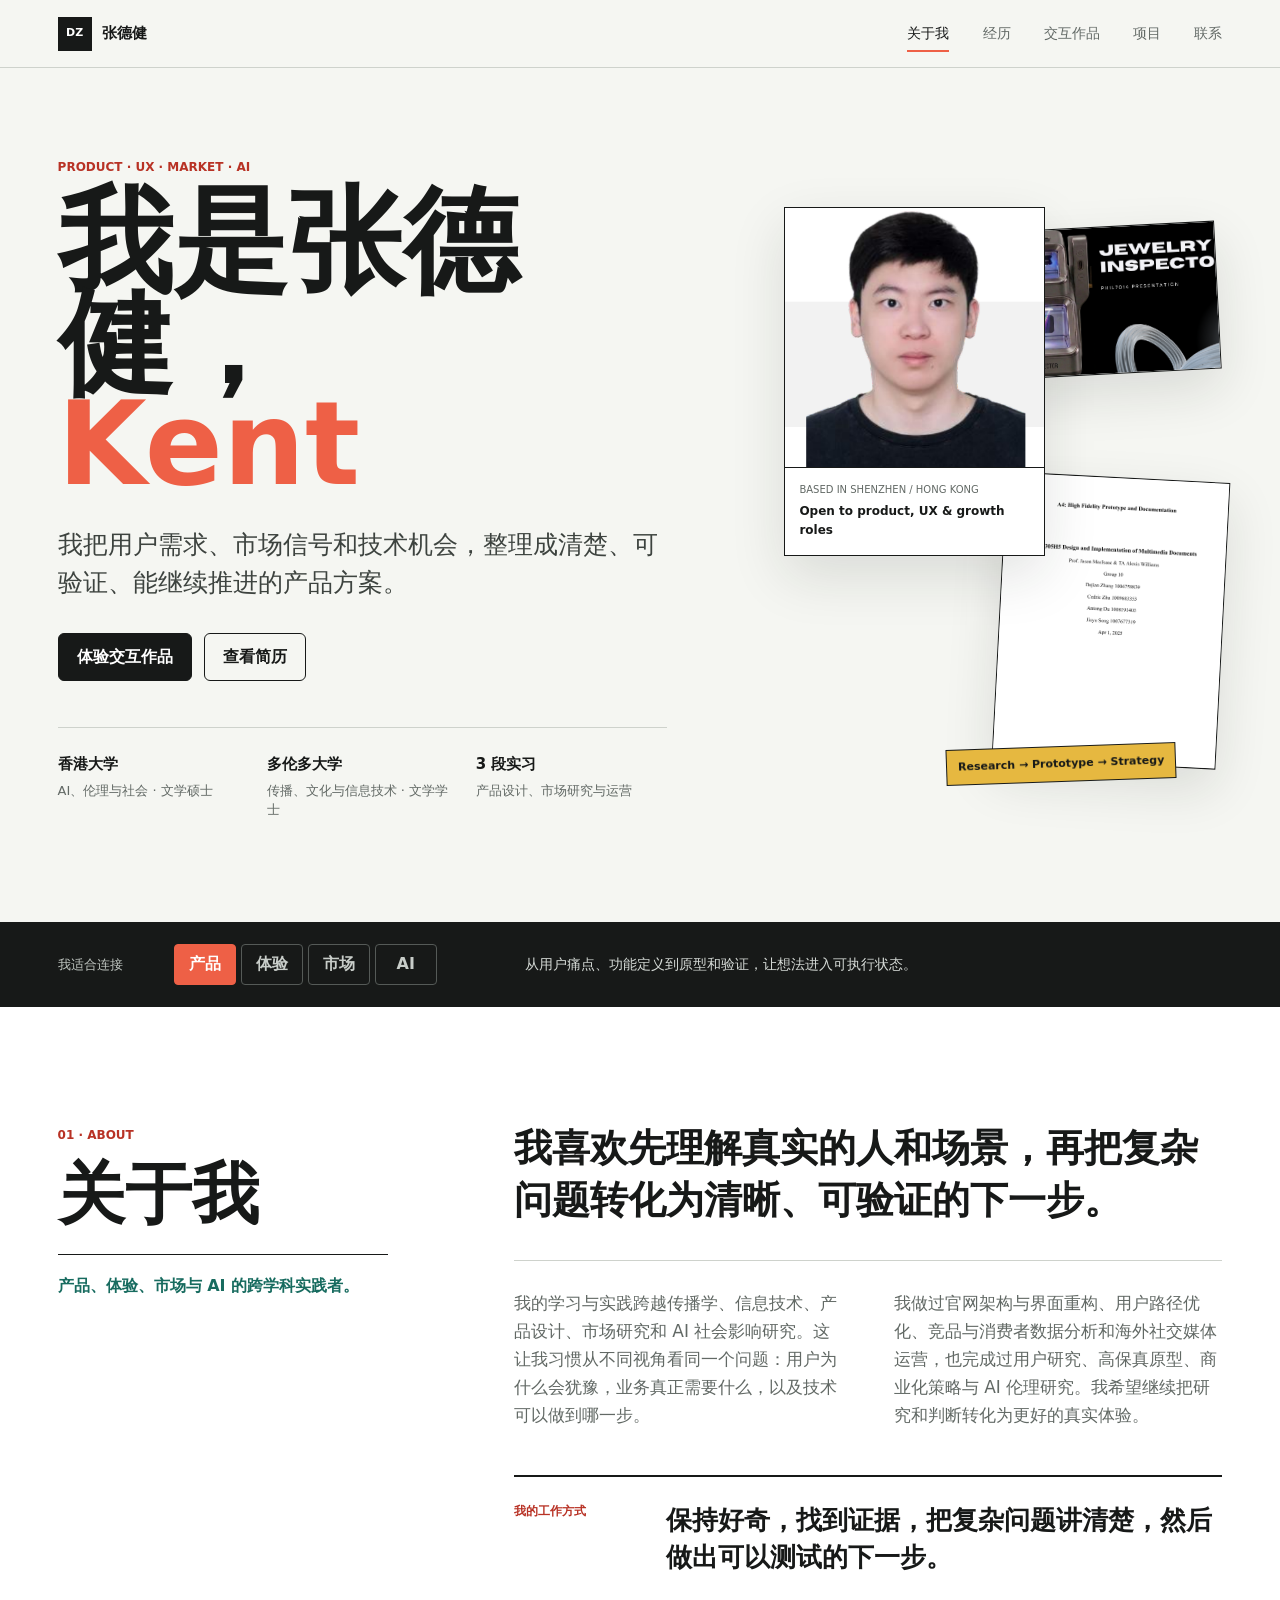
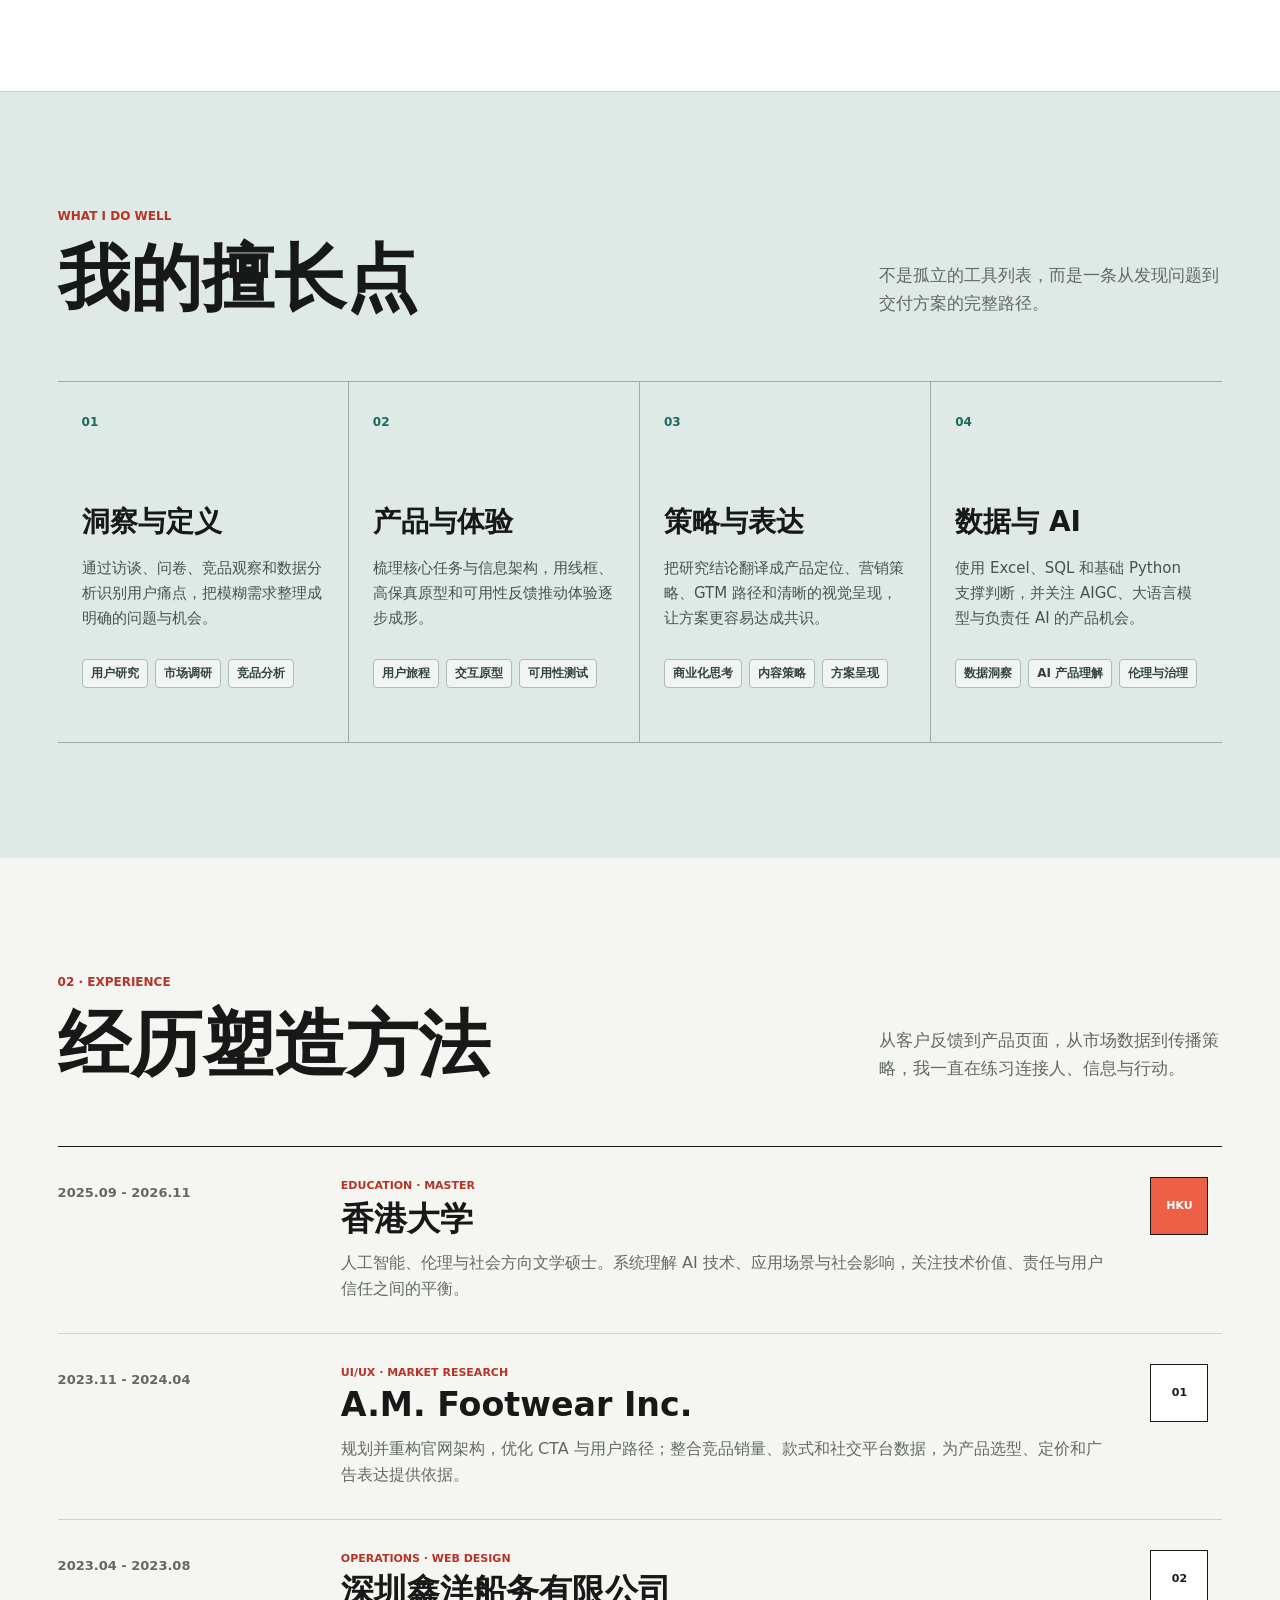
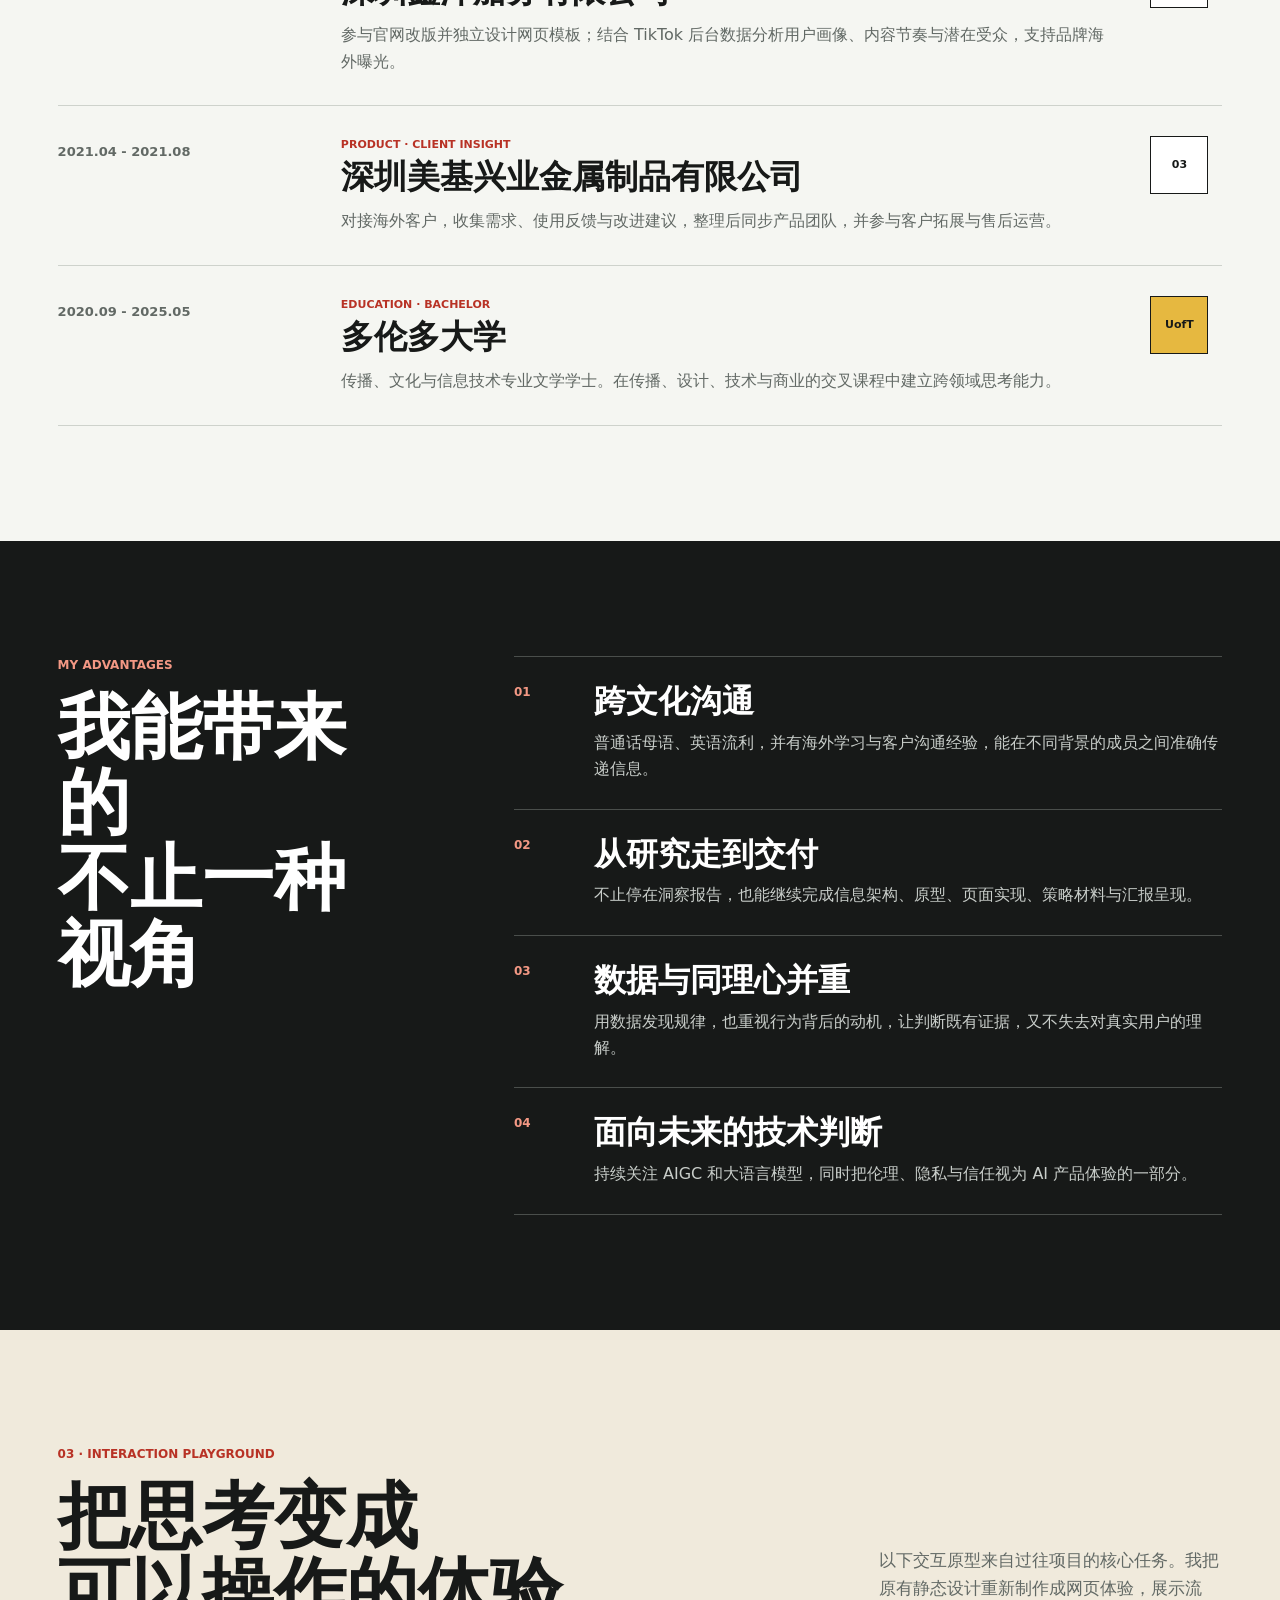
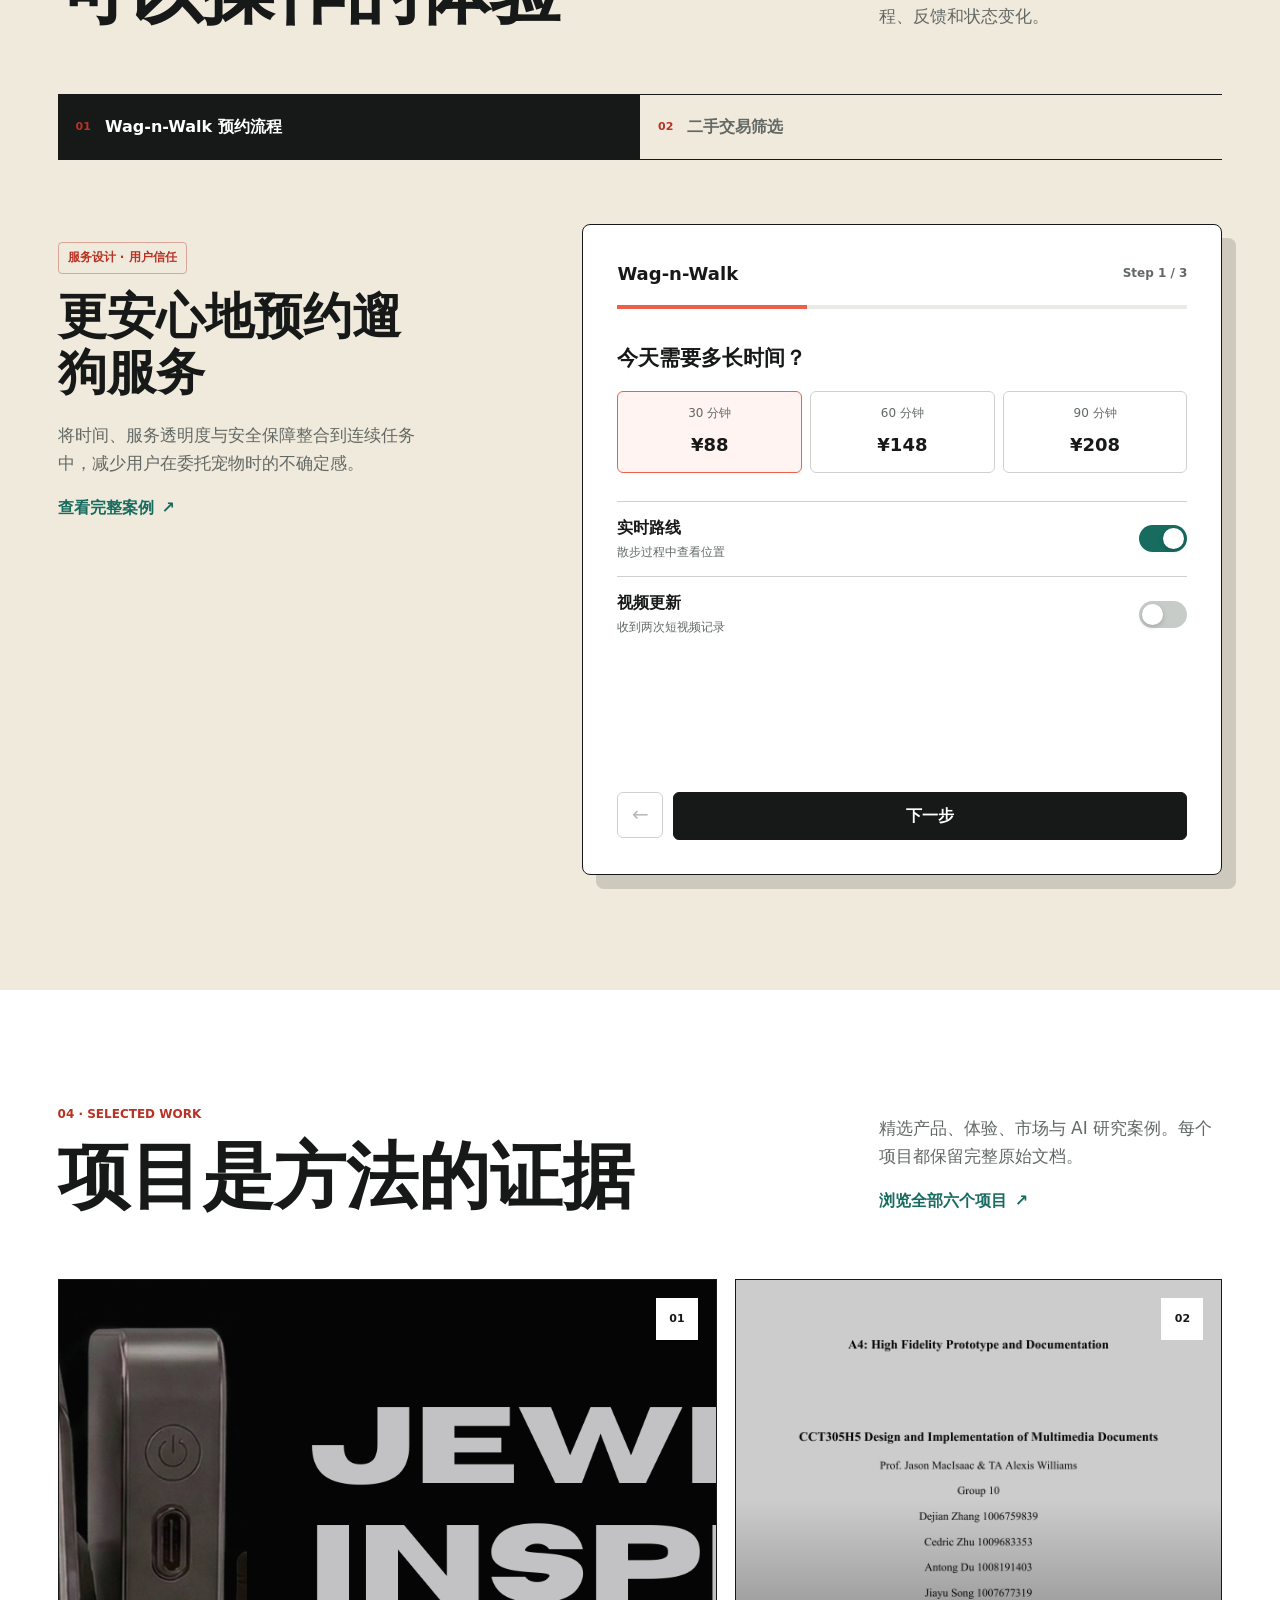
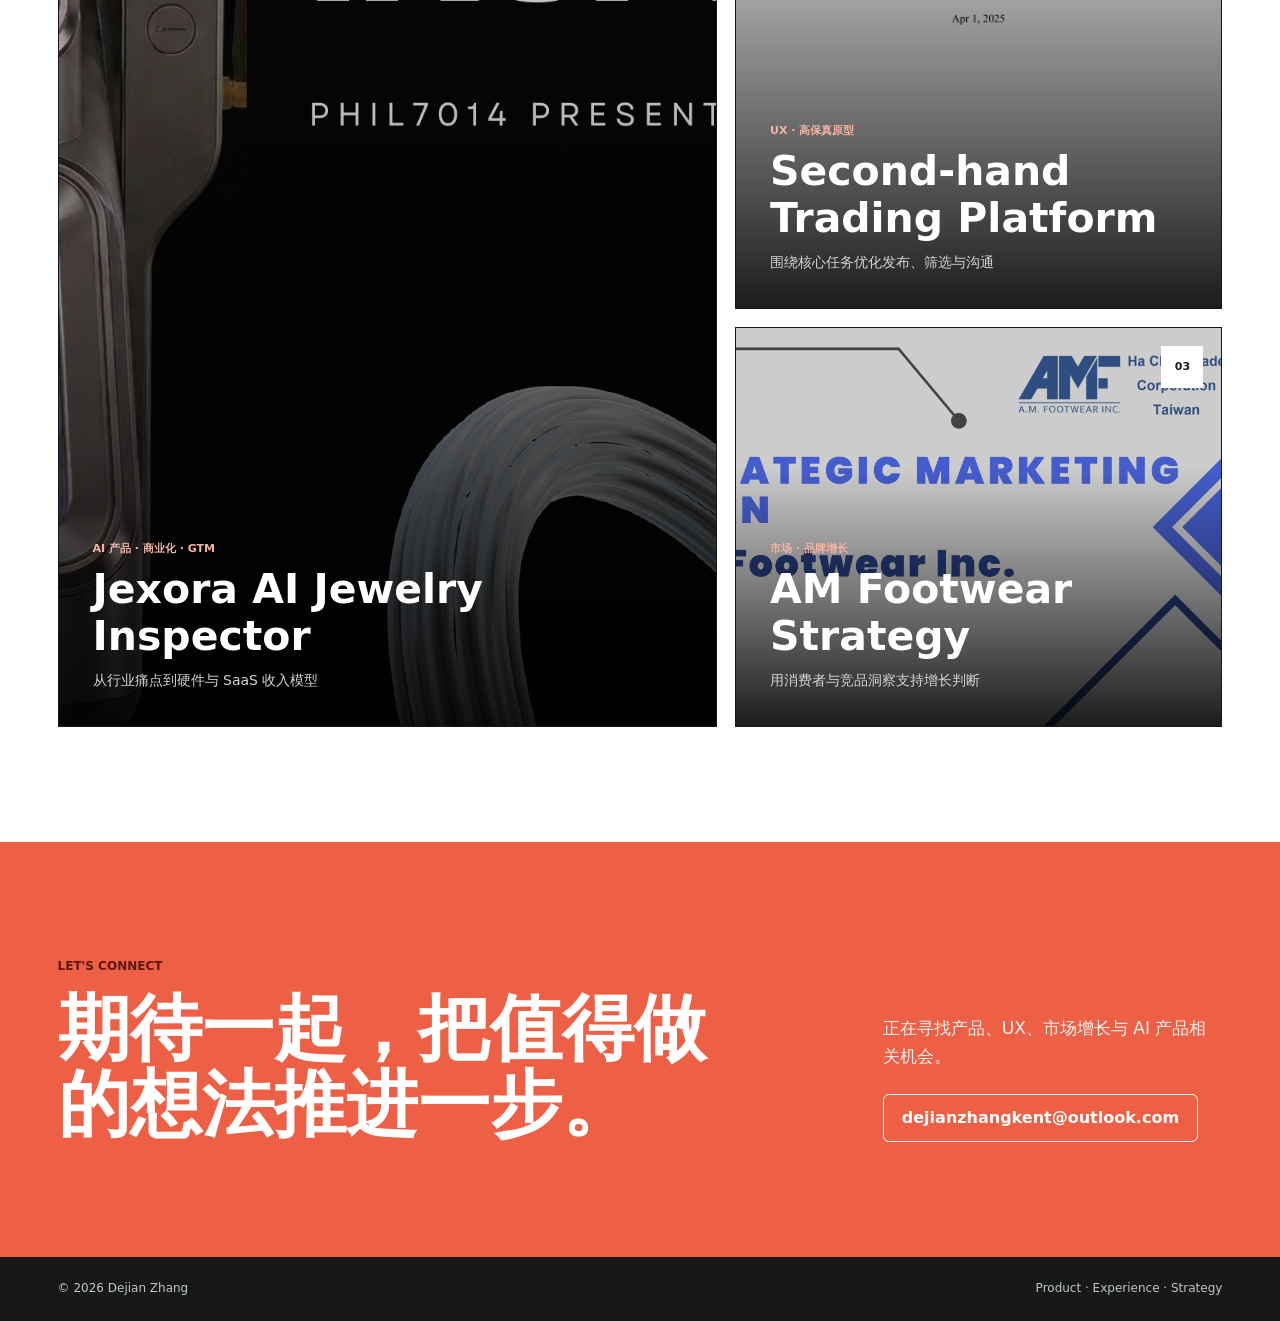
==== commit 60433d61: "Refine about section layout" ====
--- a/index.html
+++ b/index.html
@@ -27,7 +27,7 @@
       <section class="personal-hero">
         <div class="hero-intro">
           <p class="eyebrow">Product · UX · Market · AI</p>
-          <h1>你好，我是<br><span>张德健。</span></h1>
+          <h1>我是张德健，<br><span>Kent</span></h1>
           <p class="hero-statement">
             我把用户需求、市场信号和技术机会，整理成清楚、可验证、能继续推进的产品方案。
           </p>
@@ -76,18 +76,21 @@
       <section class="section about-band" id="about">
         <div class="section-kicker">
           <p class="eyebrow">01 · About</p>
-          <h2>先理解人，<br>再定义问题。</h2>
+          <h2>关于我</h2>
+          <p class="about-role">产品、体验、市场与 AI 的跨学科实践者。</p>
         </div>
         <div class="about-narrative">
           <p class="large-copy">
-            我的学习与实践跨越传播学、信息技术、产品设计、市场研究和 AI 社会影响研究。
+            我喜欢先理解真实的人和场景，再把复杂问题转化为清晰、可验证的下一步。
           </p>
-          <p>
-            这让我习惯从不同视角看同一个问题：用户为什么会犹豫，业务真正需要什么，技术可以做到哪一步，以及一个方案是否能被团队清楚理解并继续推进。
-          </p>
-          <p>
-            我做过官网架构与界面重构、用户路径优化、竞品与消费者数据分析、海外社交媒体运营，也通过课程项目完成过用户研究、高保真原型、商业化策略与 AI 伦理研究。我希望从事产品、UX 或增长相关岗位，继续把研究和判断转化为更好的真实体验。
-          </p>
+          <div class="about-columns">
+            <p>
+              我的学习与实践跨越传播学、信息技术、产品设计、市场研究和 AI 社会影响研究。这让我习惯从不同视角看同一个问题：用户为什么会犹豫，业务真正需要什么，以及技术可以做到哪一步。
+            </p>
+            <p>
+              我做过官网架构与界面重构、用户路径优化、竞品与消费者数据分析和海外社交媒体运营，也完成过用户研究、高保真原型、商业化策略与 AI 伦理研究。我希望继续把研究和判断转化为更好的真实体验。
+            </p>
+          </div>
           <div class="personal-quote">
             <span>我的工作方式</span>
             <blockquote>保持好奇，找到证据，把复杂问题讲清楚，然后做出可以测试的下一步。</blockquote>
--- a/styles.css
+++ b/styles.css
@@ -471,6 +471,25 @@
   align-self: start;
 }
 
+.about-band .section-kicker {
+  max-width: 430px;
+  padding-top: 4px;
+}
+
+.about-band .section-kicker h2 {
+  font-size: clamp(44px, 5.2vw, 70px);
+}
+
+.about-role {
+  max-width: 330px;
+  margin: 24px 0 0;
+  padding-top: 18px;
+  border-top: 1px solid var(--ink);
+  color: var(--green);
+  font-size: 16px;
+  font-weight: 750;
+}
+
 .about-narrative {
   max-width: 860px;
   color: var(--muted);
@@ -485,8 +504,17 @@
   line-height: 1.35;
 }
 
-.about-narrative > p:not(.large-copy) {
-  max-width: 760px;
+.about-columns {
+  display: grid;
+  grid-template-columns: repeat(2, minmax(0, 1fr));
+  gap: clamp(24px, 4vw, 54px);
+  margin-top: 34px;
+  padding-top: 28px;
+  border-top: 1px solid var(--line);
+}
+
+.about-columns p {
+  margin: 0;
 }
 
 .personal-quote {
@@ -1630,6 +1658,11 @@
     grid-template-columns: 1fr;
   }
 
+  .about-columns {
+    grid-template-columns: 1fr;
+    gap: 18px;
+  }
+
   .capability-grid {
     grid-template-columns: 1fr;
   }
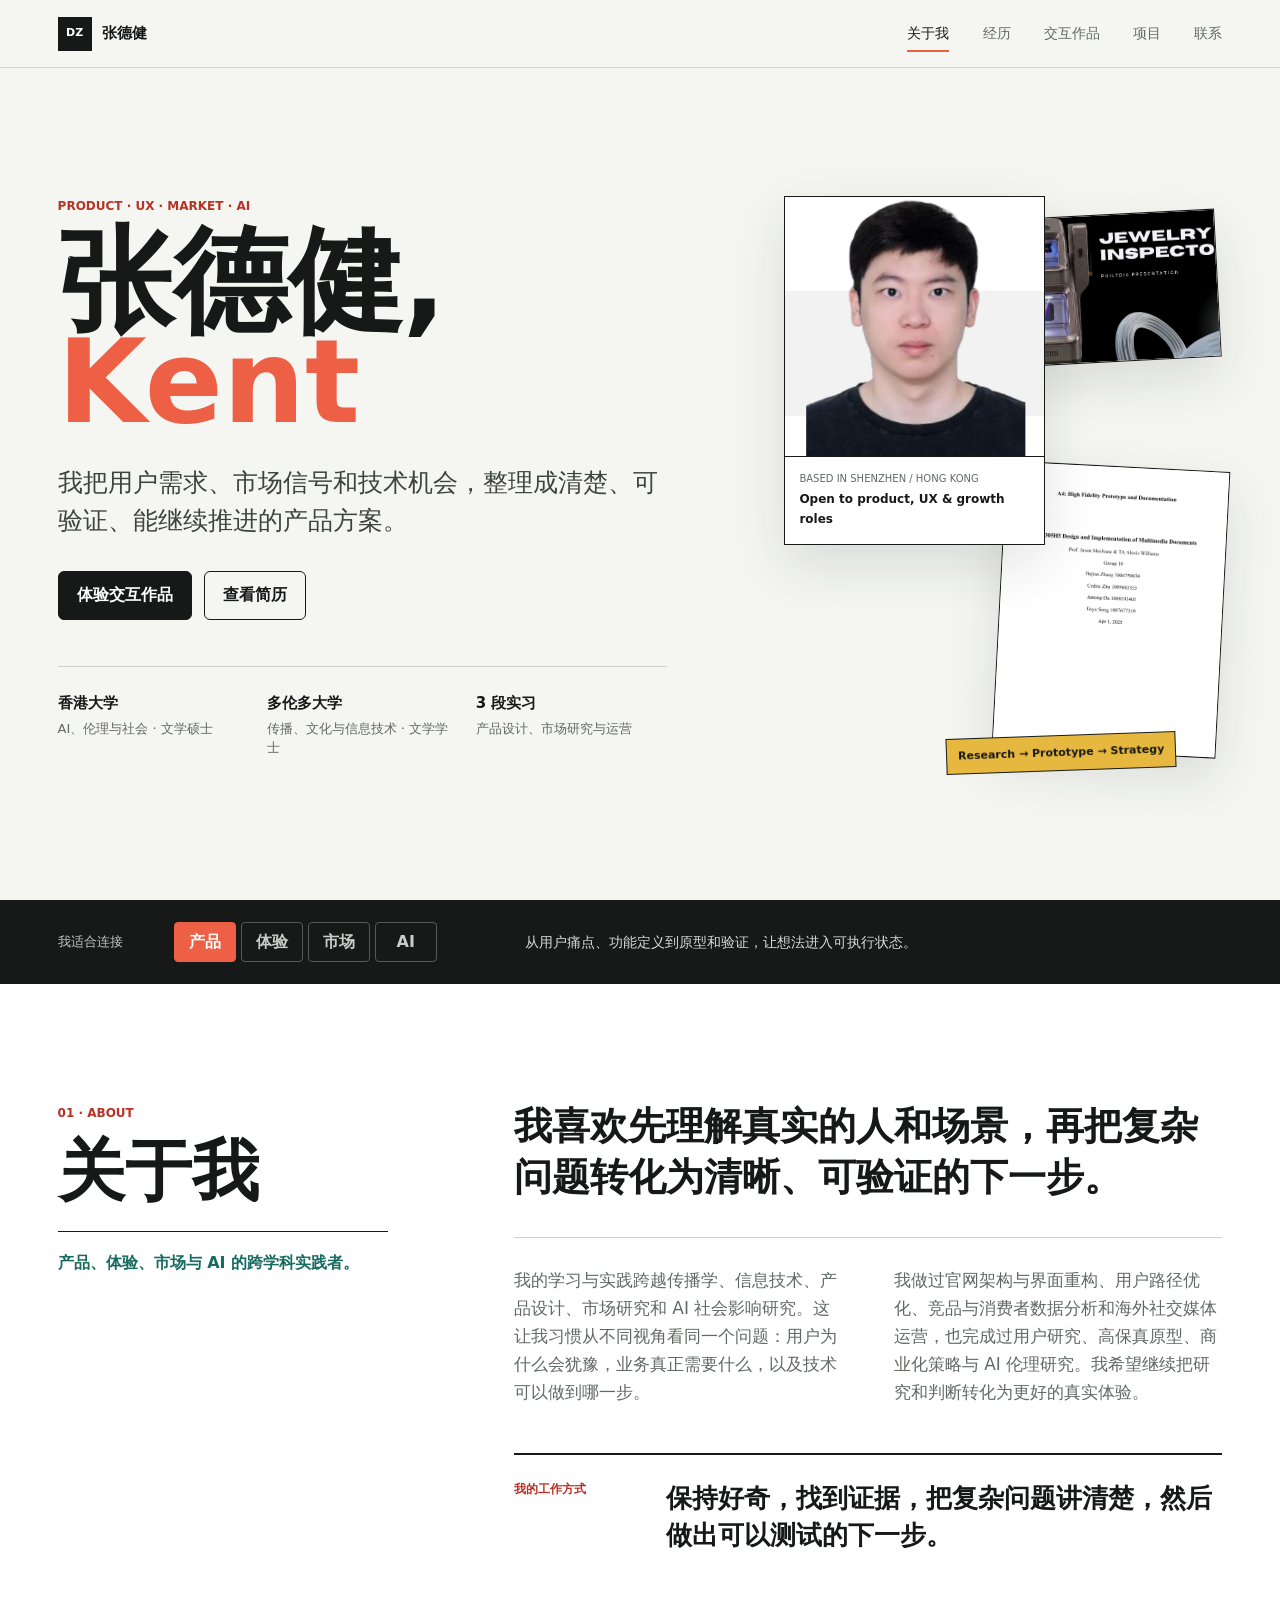
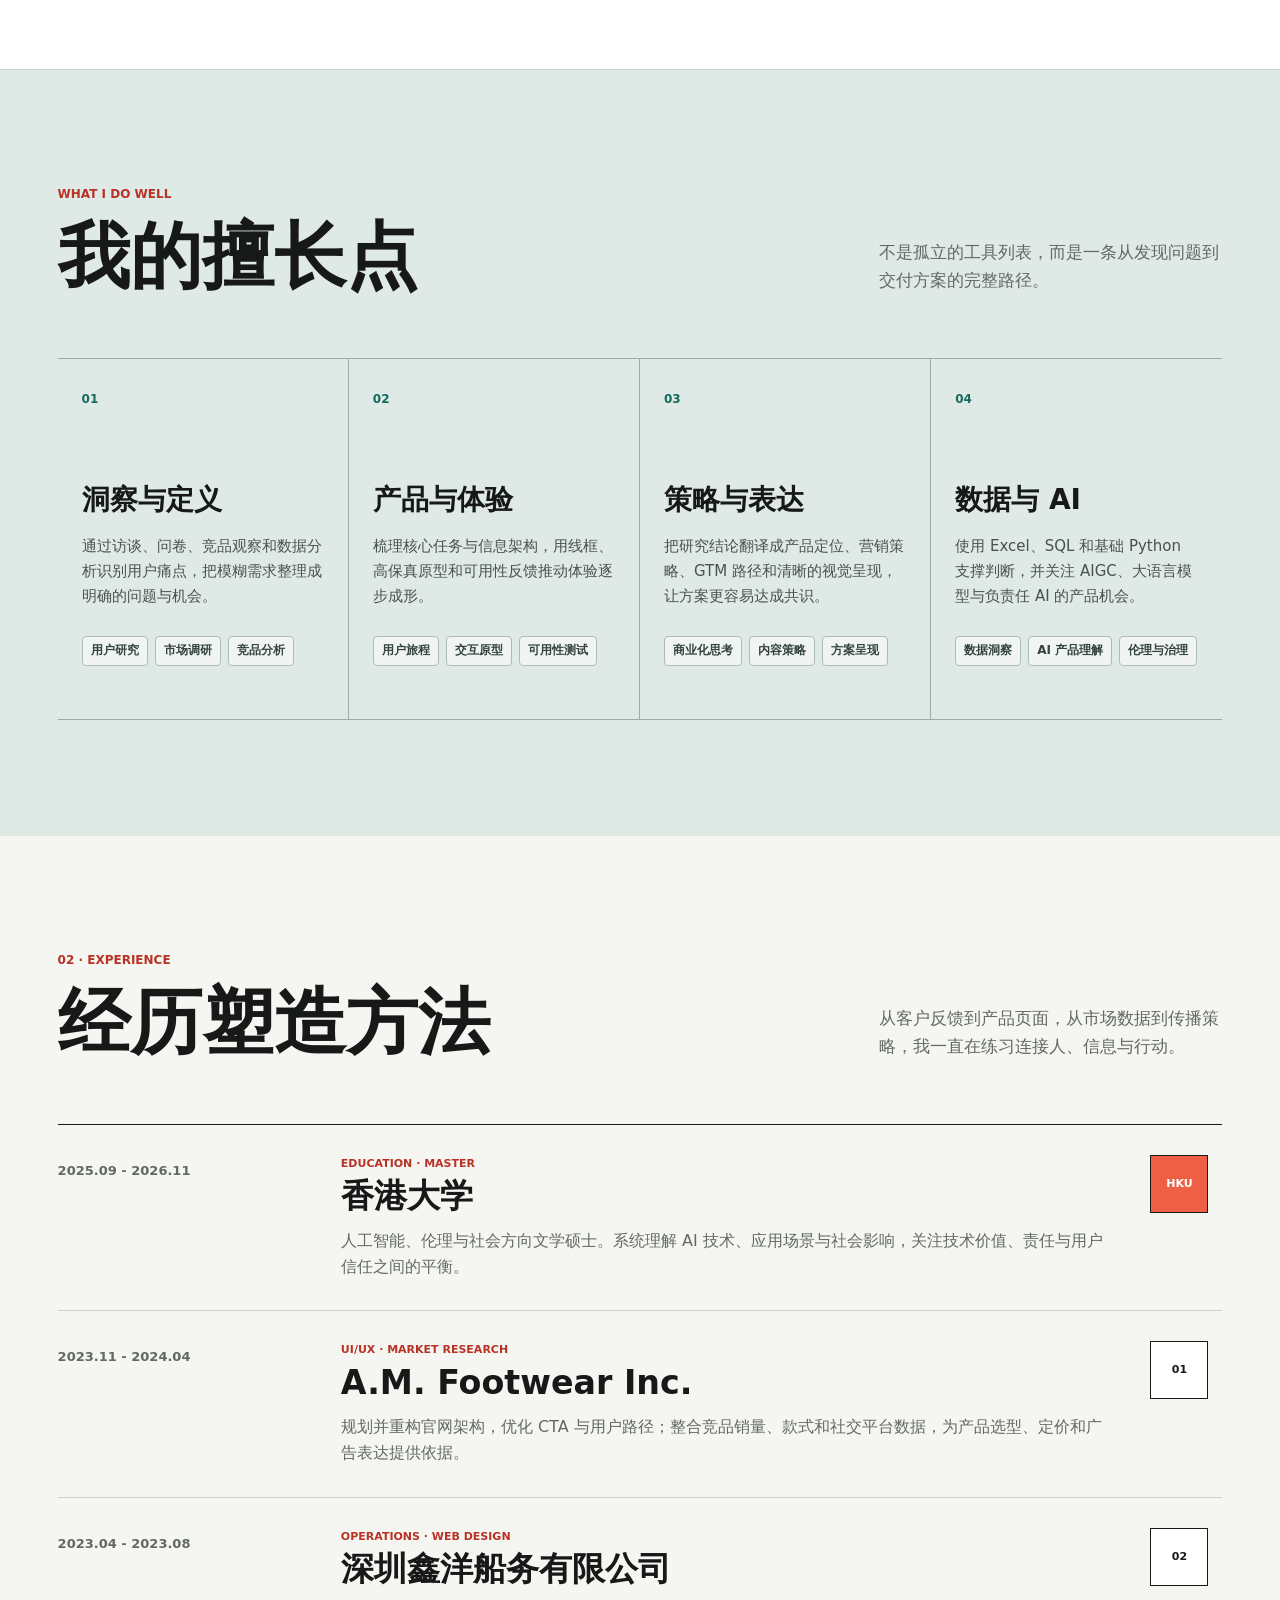
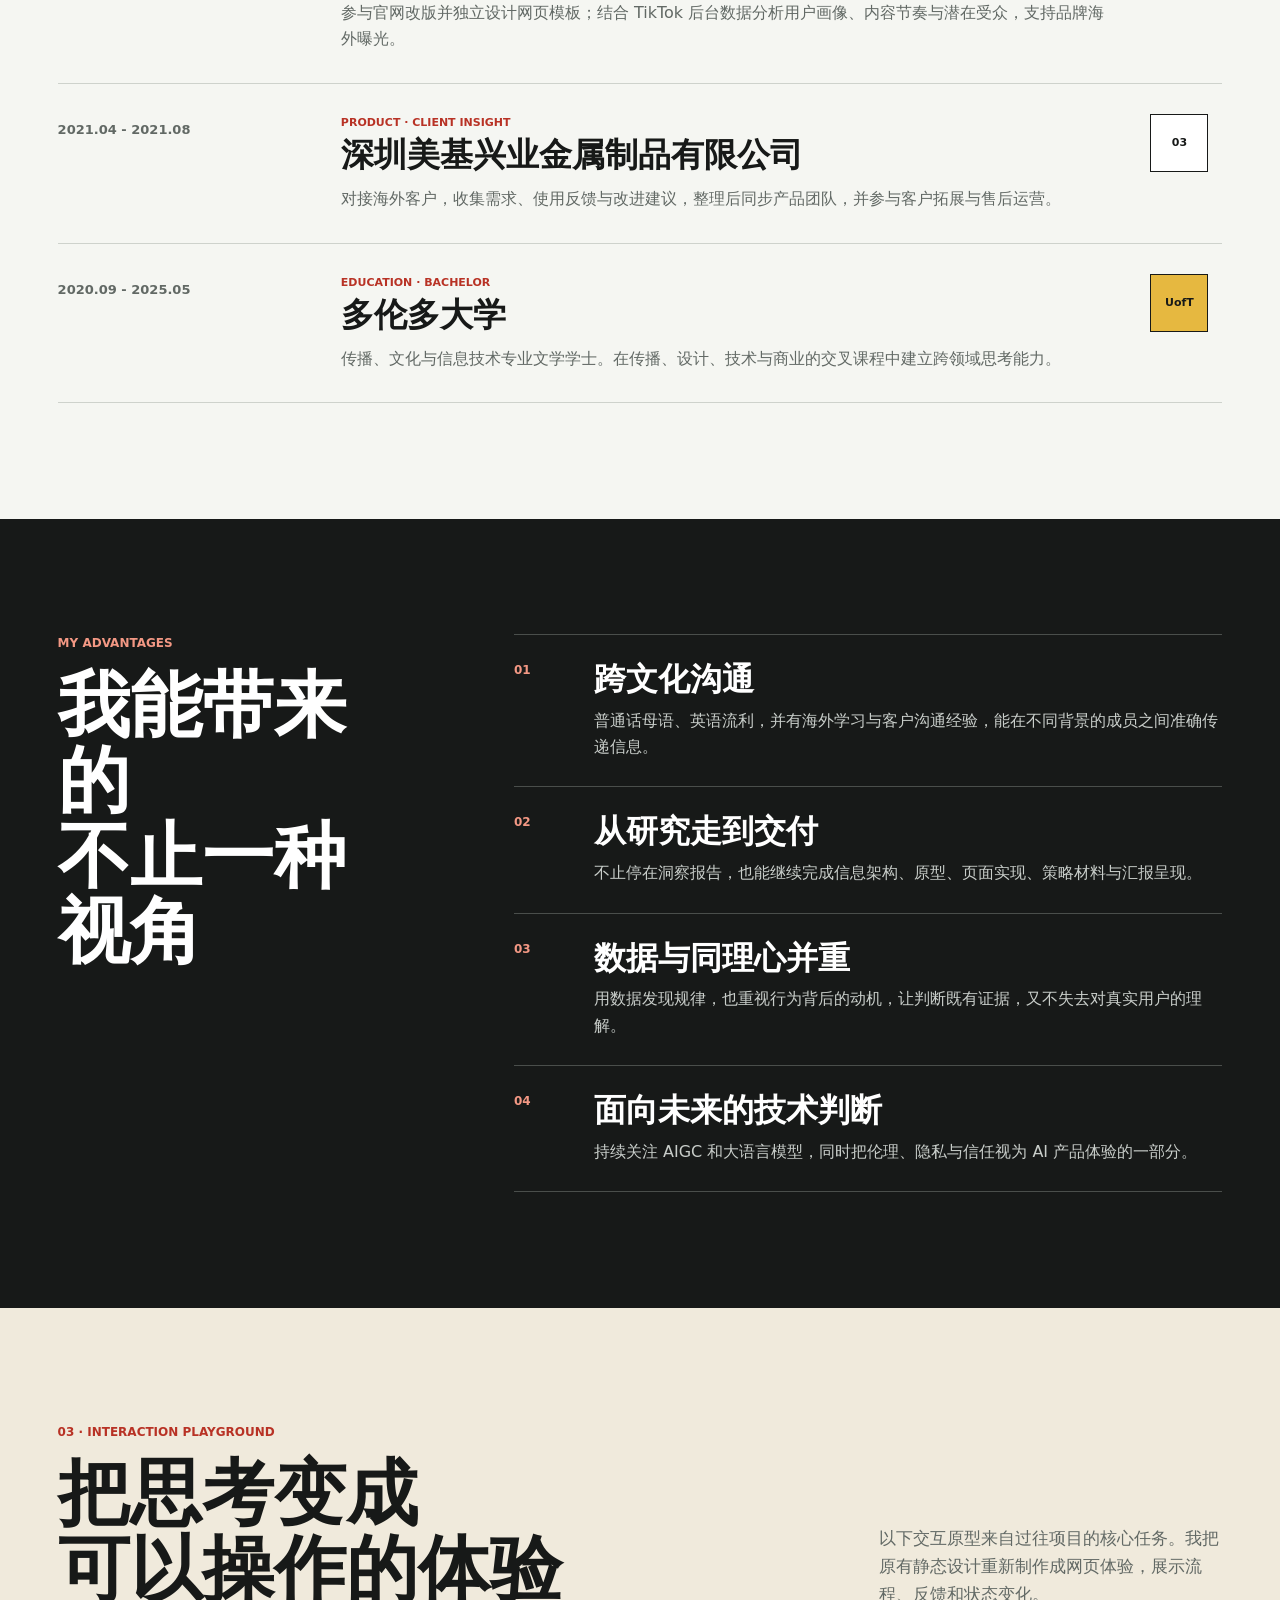
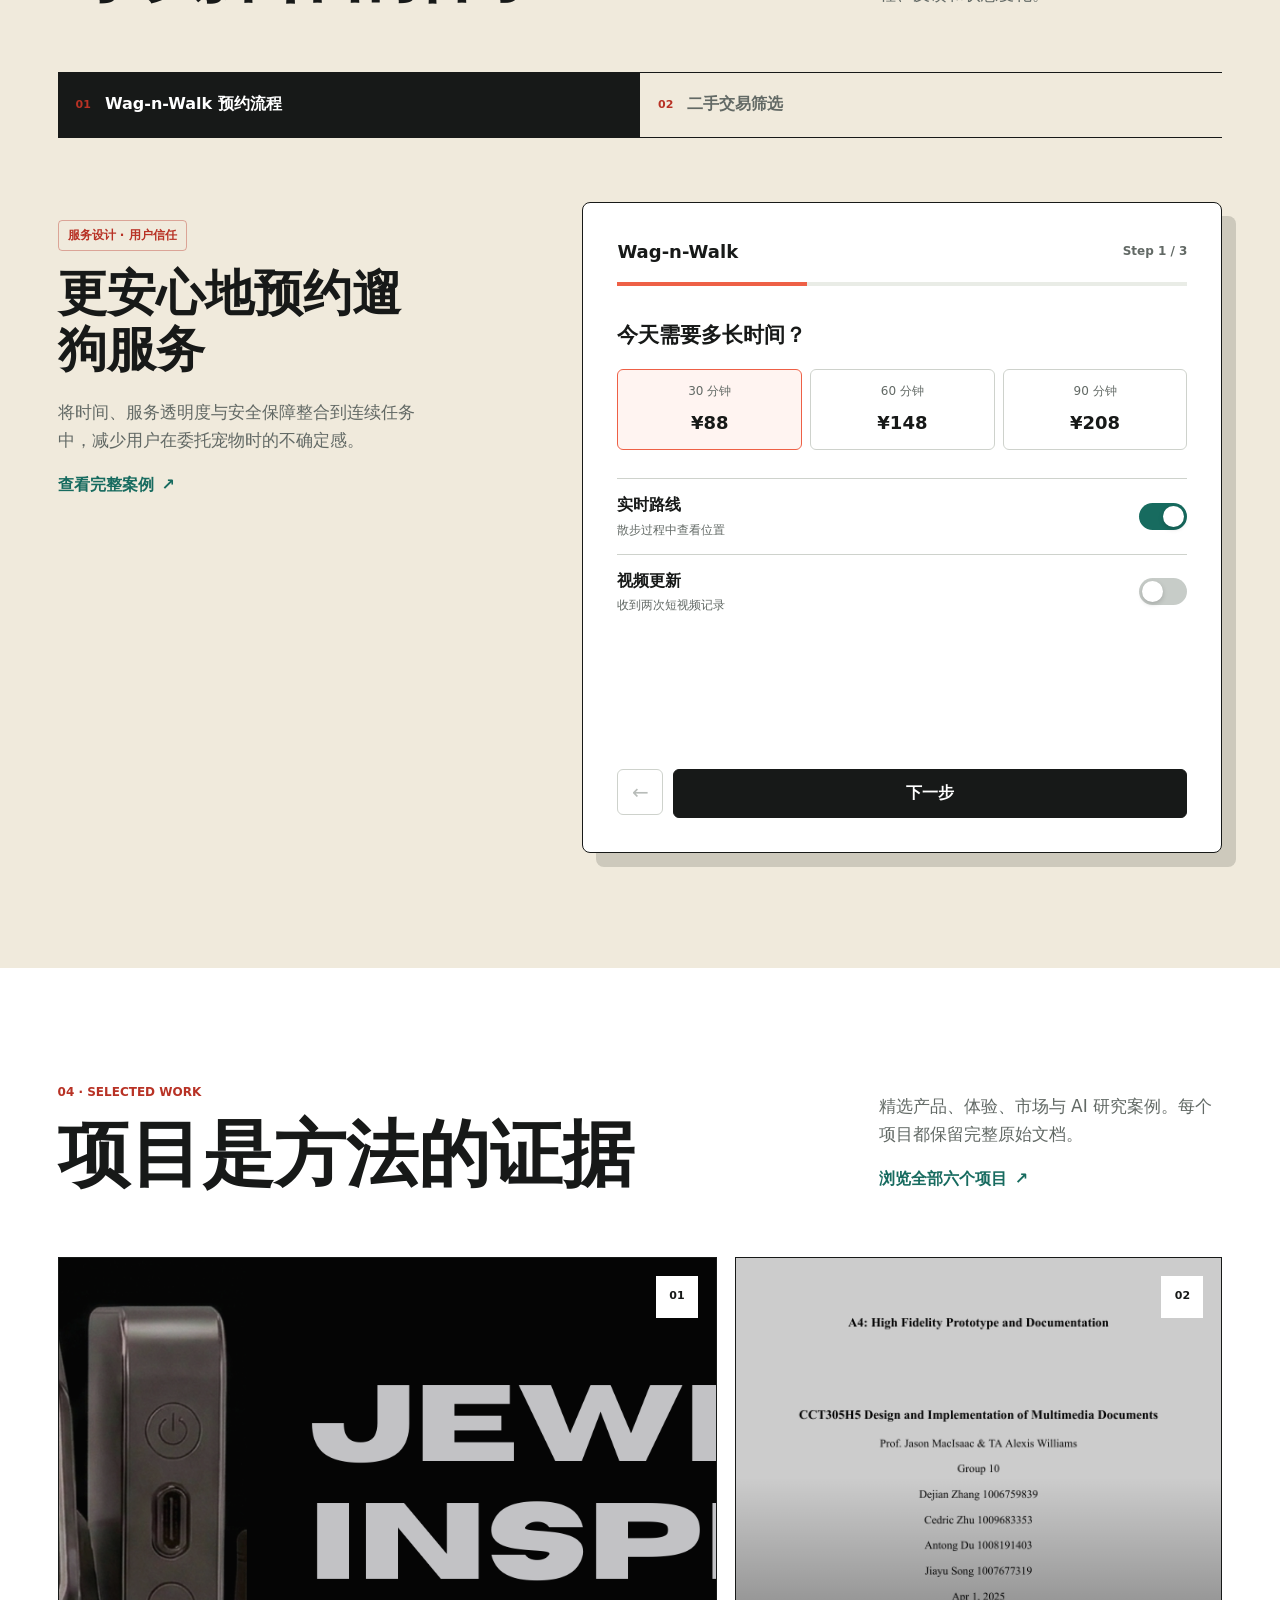
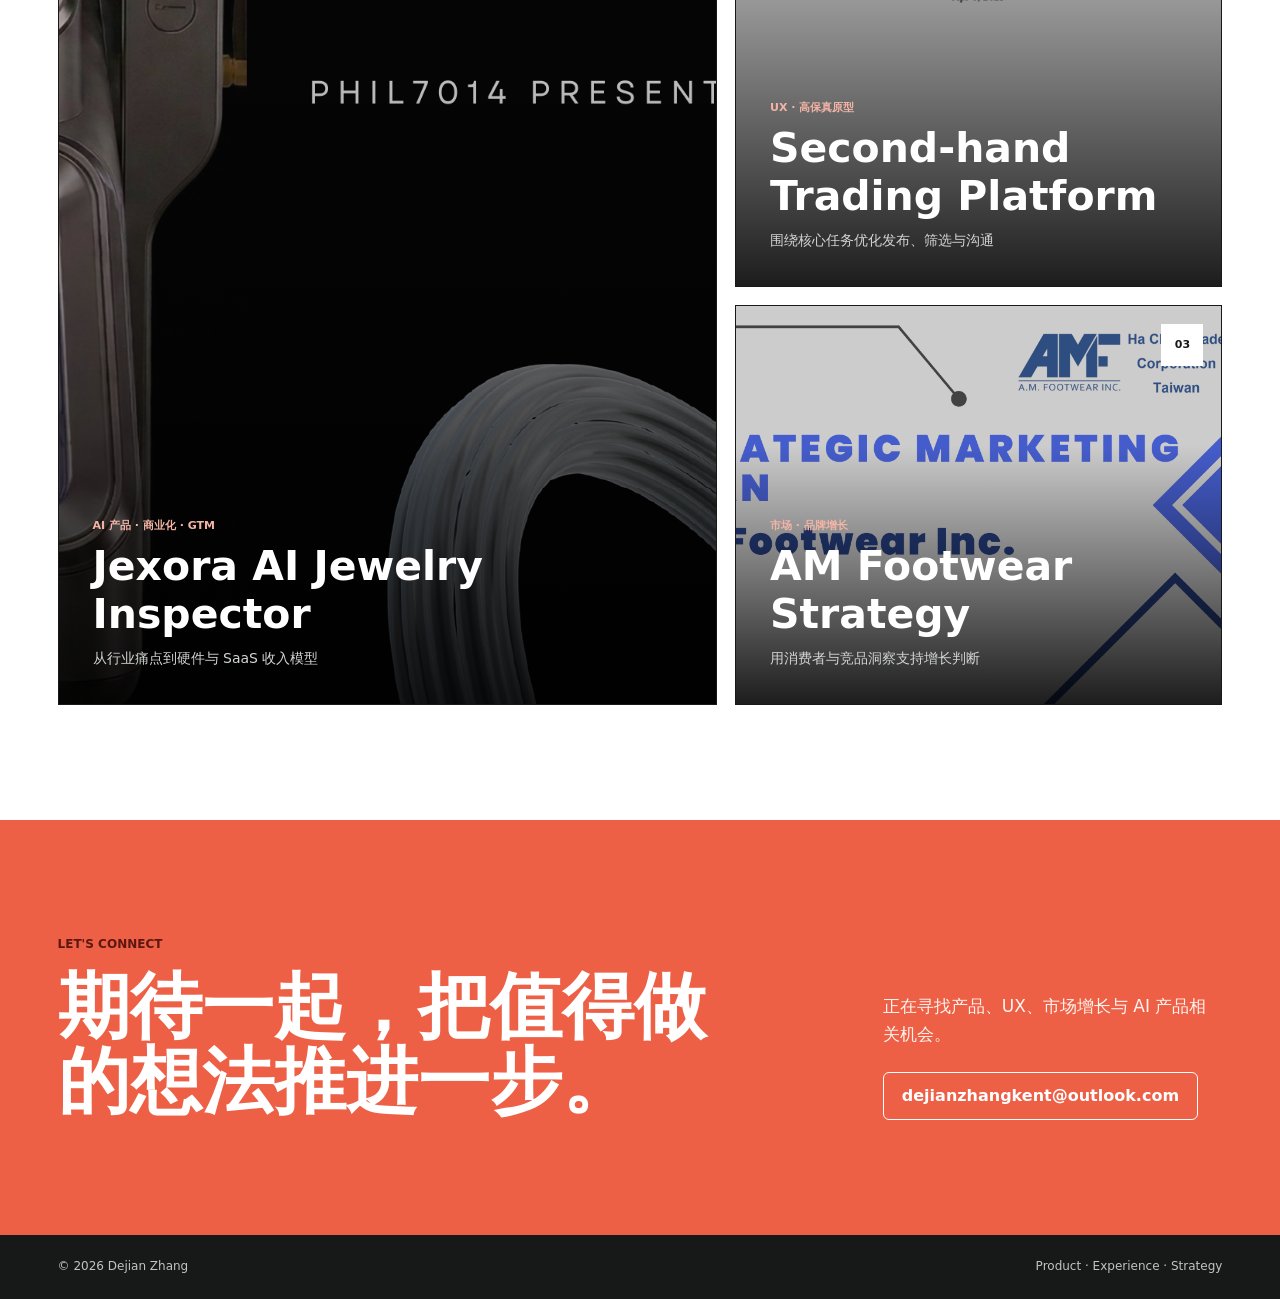
==== commit 451986b2: "Update homepage name heading" ====
--- a/index.html
+++ b/index.html
@@ -27,7 +27,7 @@
       <section class="personal-hero">
         <div class="hero-intro">
           <p class="eyebrow">Product · UX · Market · AI</p>
-          <h1>我是张德健，<br><span>Kent</span></h1>
+          <h1>张德健, <span>Kent</span></h1>
           <p class="hero-statement">
             我把用户需求、市场信号和技术机会，整理成清楚、可验证、能继续推进的产品方案。
           </p>
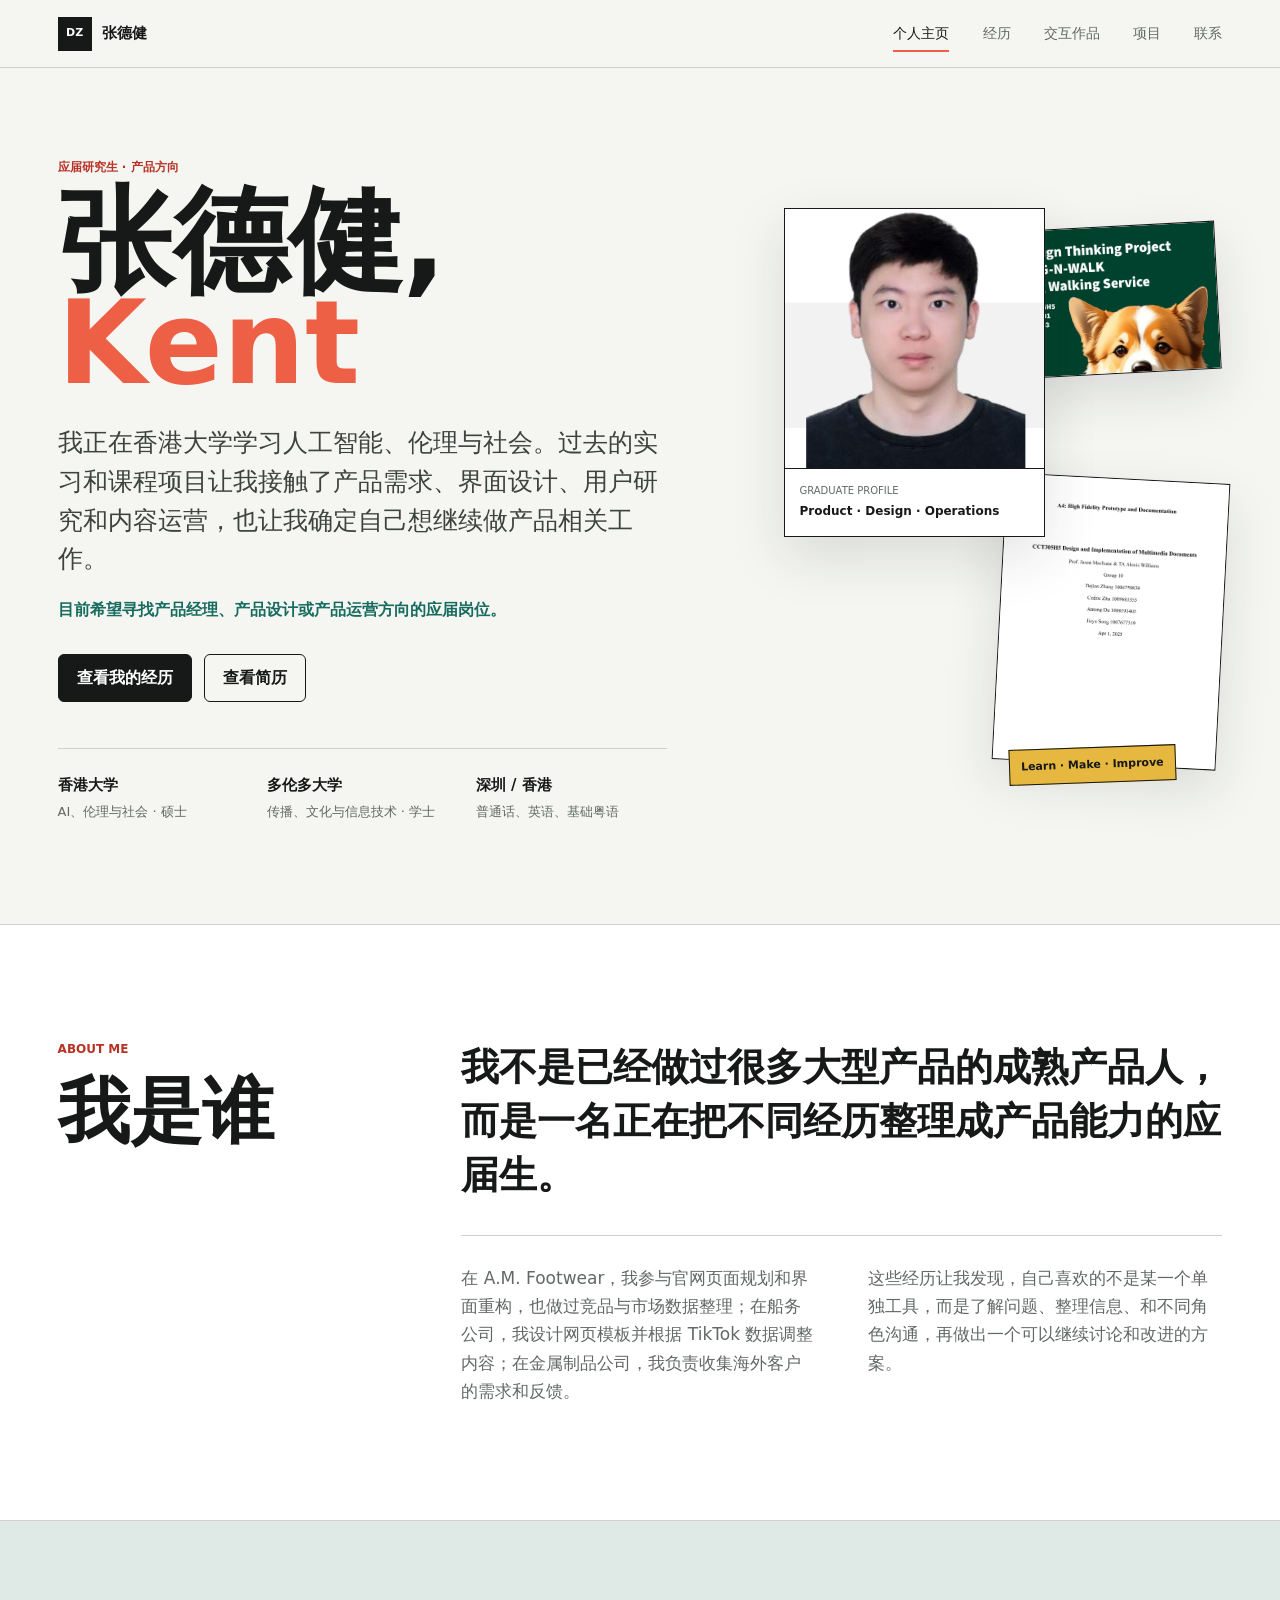
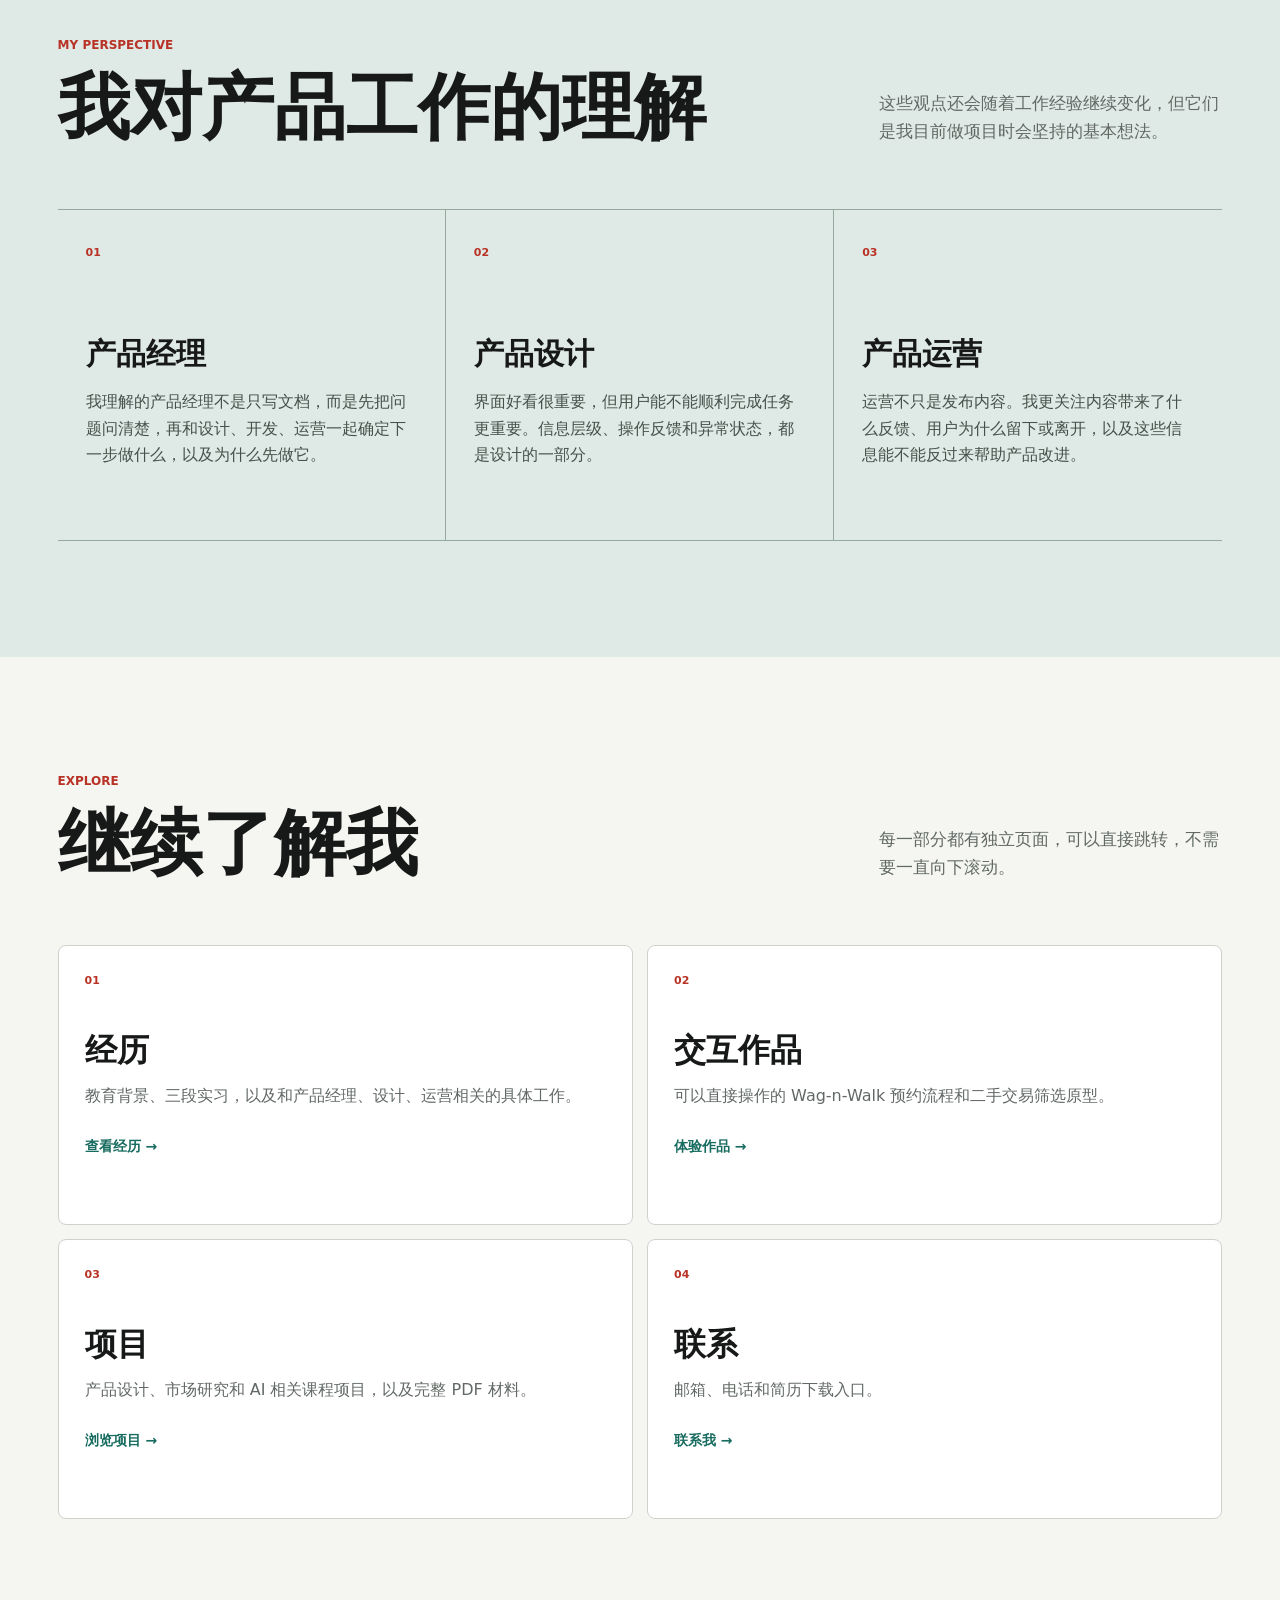
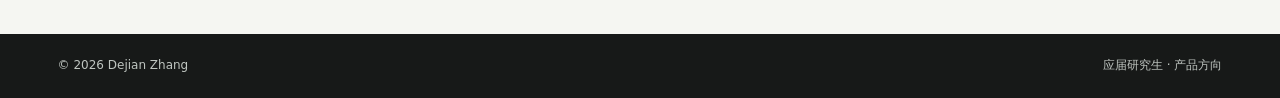
==== commit 5073ddf8: "Restructure portfolio into focused pages" ====
--- a/index.html
+++ b/index.html
@@ -3,462 +3,152 @@
   <head>
     <meta charset="utf-8">
     <meta name="viewport" content="width=device-width, initial-scale=1">
-    <title>张德健 | 产品、体验与市场</title>
-    <meta name="description" content="张德健的个人主页：产品设计、用户体验、市场研究与 AI 产品思考。">
+    <title>张德健, Kent | 个人主页</title>
+    <meta name="description" content="应届研究生张德健的个人主页，关注产品经理、产品设计和产品运营。">
     <link rel="stylesheet" href="styles.css">
-    <script src="app.js" defer></script>
   </head>
   <body>
     <header class="site-header">
-      <a class="brand" href="#top" aria-label="返回首页">
+      <a class="brand" href="index.html" aria-label="返回个人主页">
         <span class="brand-mark">DZ</span>
         <span>张德健</span>
       </a>
       <nav aria-label="主导航">
-        <a class="active" href="#about">关于我</a>
-        <a href="#experience">经历</a>
-        <a href="#playground">交互作品</a>
-        <a href="#work">项目</a>
+        <a class="active" href="index.html">个人主页</a>
+        <a href="experience.html">经历</a>
+        <a href="interactions.html">交互作品</a>
+        <a href="projects.html">项目</a>
         <a href="contact.html">联系</a>
       </nav>
     </header>
 
-    <main id="top">
-      <section class="personal-hero">
+    <main>
+      <section class="personal-hero home-hero">
         <div class="hero-intro">
-          <p class="eyebrow">Product · UX · Market · AI</p>
+          <p class="eyebrow">应届研究生 · 产品方向</p>
           <h1>张德健, <span>Kent</span></h1>
           <p class="hero-statement">
-            我把用户需求、市场信号和技术机会，整理成清楚、可验证、能继续推进的产品方案。
+            我正在香港大学学习人工智能、伦理与社会。过去的实习和课程项目让我接触了产品需求、界面设计、用户研究和内容运营，也让我确定自己想继续做产品相关工作。
+          </p>
+          <p class="home-goal">
+            目前希望寻找产品经理、产品设计或产品运营方向的应届岗位。
           </p>
           <div class="hero-actions">
-            <a class="button primary" href="#playground">体验交互作品</a>
+            <a class="button primary" href="experience.html">查看我的经历</a>
             <a class="button" href="01_Resume_Dejian-Zhang.pdf">查看简历</a>
           </div>
           <ul class="hero-facts" aria-label="个人概况">
-            <li><strong>香港大学</strong><span>AI、伦理与社会 · 文学硕士</span></li>
-            <li><strong>多伦多大学</strong><span>传播、文化与信息技术 · 文学学士</span></li>
-            <li><strong>3 段实习</strong><span>产品设计、市场研究与运营</span></li>
+            <li><strong>香港大学</strong><span>AI、伦理与社会 · 硕士</span></li>
+            <li><strong>多伦多大学</strong><span>传播、文化与信息技术 · 学士</span></li>
+            <li><strong>深圳 / 香港</strong><span>普通话、英语、基础粤语</span></li>
           </ul>
         </div>
 
-        <div class="hero-visual" aria-label="张德健与代表作品">
+        <div class="hero-visual" aria-label="张德健与过往作品">
           <figure class="portrait-frame">
             <img src="assets/dejian-zhang.png" alt="张德健">
             <figcaption>
-              <span>Based in Shenzhen / Hong Kong</span>
-              <strong>Open to product, UX & growth roles</strong>
+              <span>Graduate profile</span>
+              <strong>Product · Design · Operations</strong>
             </figcaption>
           </figure>
           <figure class="artifact artifact-one">
             <img src="assets/hifi-prototype.png" alt="二手交易平台高保真原型">
           </figure>
           <figure class="artifact artifact-two">
-            <img src="assets/jewelry-inspector.png" alt="Jexora AI 珠宝鉴定项目">
+            <img src="assets/wag-n-walk.png" alt="Wag-n-Walk 产品设计项目">
           </figure>
-          <span class="visual-note">Research → Prototype → Strategy</span>
+          <span class="visual-note">Learn · Make · Improve</span>
         </div>
       </section>
 
-      <section class="identity-bar" aria-label="角色定位">
-        <p>我适合连接</p>
-        <div class="role-switcher" role="tablist" aria-label="查看我的角色能力">
-          <button class="role-tab active" type="button" role="tab" aria-selected="true" data-role="product">产品</button>
-          <button class="role-tab" type="button" role="tab" aria-selected="false" data-role="ux">体验</button>
-          <button class="role-tab" type="button" role="tab" aria-selected="false" data-role="market">市场</button>
-          <button class="role-tab" type="button" role="tab" aria-selected="false" data-role="ai">AI</button>
+      <section class="section home-about">
+        <div class="section-kicker">
+          <p class="eyebrow">About Me</p>
+          <h2>我是谁</h2>
         </div>
-        <p id="role-description" class="role-description" aria-live="polite">
-          从用户痛点、功能定义到原型和验证，让想法进入可执行状态。
-        </p>
-      </section>
-
-      <section class="section about-band" id="about">
-        <div class="section-kicker">
-          <p class="eyebrow">01 · About</p>
-          <h2>关于我</h2>
-          <p class="about-role">产品、体验、市场与 AI 的跨学科实践者。</p>
-        </div>
-        <div class="about-narrative">
+        <div class="home-about-copy">
           <p class="large-copy">
-            我喜欢先理解真实的人和场景，再把复杂问题转化为清晰、可验证的下一步。
+            我不是已经做过很多大型产品的成熟产品人，而是一名正在把不同经历整理成产品能力的应届生。
           </p>
           <div class="about-columns">
             <p>
-              我的学习与实践跨越传播学、信息技术、产品设计、市场研究和 AI 社会影响研究。这让我习惯从不同视角看同一个问题：用户为什么会犹豫，业务真正需要什么，以及技术可以做到哪一步。
+              在 A.M. Footwear，我参与官网页面规划和界面重构，也做过竞品与市场数据整理；在船务公司，我设计网页模板并根据 TikTok 数据调整内容；在金属制品公司，我负责收集海外客户的需求和反馈。
             </p>
             <p>
-              我做过官网架构与界面重构、用户路径优化、竞品与消费者数据分析和海外社交媒体运营，也完成过用户研究、高保真原型、商业化策略与 AI 伦理研究。我希望继续把研究和判断转化为更好的真实体验。
+              这些经历让我发现，自己喜欢的不是某一个单独工具，而是了解问题、整理信息、和不同角色沟通，再做出一个可以继续讨论和改进的方案。
             </p>
-          </div>
-          <div class="personal-quote">
-            <span>我的工作方式</span>
-            <blockquote>保持好奇，找到证据，把复杂问题讲清楚，然后做出可以测试的下一步。</blockquote>
           </div>
         </div>
       </section>
 
-      <section class="section capability-band">
+      <section class="section perspective-section">
         <div class="section-heading split-heading">
           <div>
-            <p class="eyebrow">What I Do Well</p>
-            <h2>我的擅长点</h2>
+            <p class="eyebrow">My Perspective</p>
+            <h2>我对产品工作的理解</h2>
           </div>
-          <p>不是孤立的工具列表，而是一条从发现问题到交付方案的完整路径。</p>
+          <p>这些观点还会随着工作经验继续变化，但它们是我目前做项目时会坚持的基本想法。</p>
         </div>
-        <div class="capability-grid">
+        <div class="perspective-grid">
           <article>
-            <span class="capability-number">01</span>
-            <h3>洞察与定义</h3>
-            <p>通过访谈、问卷、竞品观察和数据分析识别用户痛点，把模糊需求整理成明确的问题与机会。</p>
-            <ul>
-              <li>用户研究</li>
-              <li>市场调研</li>
-              <li>竞品分析</li>
-            </ul>
+            <span>01</span>
+            <h3>产品经理</h3>
+            <p>我理解的产品经理不是只写文档，而是先把问题问清楚，再和设计、开发、运营一起确定下一步做什么，以及为什么先做它。</p>
           </article>
           <article>
-            <span class="capability-number">02</span>
-            <h3>产品与体验</h3>
-            <p>梳理核心任务与信息架构，用线框、高保真原型和可用性反馈推动体验逐步成形。</p>
-            <ul>
-              <li>用户旅程</li>
-              <li>交互原型</li>
-              <li>可用性测试</li>
-            </ul>
+            <span>02</span>
+            <h3>产品设计</h3>
+            <p>界面好看很重要，但用户能不能顺利完成任务更重要。信息层级、操作反馈和异常状态，都是设计的一部分。</p>
           </article>
           <article>
-            <span class="capability-number">03</span>
-            <h3>策略与表达</h3>
-            <p>把研究结论翻译成产品定位、营销策略、GTM 路径和清晰的视觉呈现，让方案更容易达成共识。</p>
-            <ul>
-              <li>商业化思考</li>
-              <li>内容策略</li>
-              <li>方案呈现</li>
-            </ul>
-          </article>
-          <article>
-            <span class="capability-number">04</span>
-            <h3>数据与 AI</h3>
-            <p>使用 Excel、SQL 和基础 Python 支撑判断，并关注 AIGC、大语言模型与负责任 AI 的产品机会。</p>
-            <ul>
-              <li>数据洞察</li>
-              <li>AI 产品理解</li>
-              <li>伦理与治理</li>
-            </ul>
+            <span>03</span>
+            <h3>产品运营</h3>
+            <p>运营不只是发布内容。我更关注内容带来了什么反馈、用户为什么留下或离开，以及这些信息能不能反过来帮助产品改进。</p>
           </article>
         </div>
       </section>
 
-      <section class="section experience-band" id="experience">
+      <section class="section page-directory-section">
         <div class="section-heading split-heading">
           <div>
-            <p class="eyebrow">02 · Experience</p>
-            <h2>经历塑造方法</h2>
+            <p class="eyebrow">Explore</p>
+            <h2>继续了解我</h2>
           </div>
-          <p>从客户反馈到产品页面，从市场数据到传播策略，我一直在练习连接人、信息与行动。</p>
+          <p>每一部分都有独立页面，可以直接跳转，不需要一直向下滚动。</p>
         </div>
-
-        <div class="timeline">
-          <article class="timeline-item featured">
-            <div class="timeline-time">2025.09 - 2026.11</div>
-            <div class="timeline-main">
-              <p class="timeline-type">Education · Master</p>
-              <h3>香港大学</h3>
-              <p>人工智能、伦理与社会方向文学硕士。系统理解 AI 技术、应用场景与社会影响，关注技术价值、责任与用户信任之间的平衡。</p>
-            </div>
-            <span class="timeline-marker">HKU</span>
-          </article>
-          <article class="timeline-item">
-            <div class="timeline-time">2023.11 - 2024.04</div>
-            <div class="timeline-main">
-              <p class="timeline-type">UI/UX · Market Research</p>
-              <h3>A.M. Footwear Inc.</h3>
-              <p>规划并重构官网架构，优化 CTA 与用户路径；整合竞品销量、款式和社交平台数据，为产品选型、定价和广告表达提供依据。</p>
-            </div>
-            <span class="timeline-marker">01</span>
-          </article>
-          <article class="timeline-item">
-            <div class="timeline-time">2023.04 - 2023.08</div>
-            <div class="timeline-main">
-              <p class="timeline-type">Operations · Web Design</p>
-              <h3>深圳鑫洋船务有限公司</h3>
-              <p>参与官网改版并独立设计网页模板；结合 TikTok 后台数据分析用户画像、内容节奏与潜在受众，支持品牌海外曝光。</p>
-            </div>
-            <span class="timeline-marker">02</span>
-          </article>
-          <article class="timeline-item">
-            <div class="timeline-time">2021.04 - 2021.08</div>
-            <div class="timeline-main">
-              <p class="timeline-type">Product · Client Insight</p>
-              <h3>深圳美基兴业金属制品有限公司</h3>
-              <p>对接海外客户，收集需求、使用反馈与改进建议，整理后同步产品团队，并参与客户拓展与售后运营。</p>
-            </div>
-            <span class="timeline-marker">03</span>
-          </article>
-          <article class="timeline-item education">
-            <div class="timeline-time">2020.09 - 2025.05</div>
-            <div class="timeline-main">
-              <p class="timeline-type">Education · Bachelor</p>
-              <h3>多伦多大学</h3>
-              <p>传播、文化与信息技术专业文学学士。在传播、设计、技术与商业的交叉课程中建立跨领域思考能力。</p>
-            </div>
-            <span class="timeline-marker">UofT</span>
-          </article>
-        </div>
-      </section>
-
-      <section class="section strengths-band">
-        <div class="section-kicker">
-          <p class="eyebrow">My Advantages</p>
-          <h2>我能带来的<br>不止一种视角</h2>
-        </div>
-        <div class="strengths-list">
-          <article>
+        <div class="page-directory">
+          <a href="experience.html">
             <span>01</span>
-            <div>
-              <h3>跨文化沟通</h3>
-              <p>普通话母语、英语流利，并有海外学习与客户沟通经验，能在不同背景的成员之间准确传递信息。</p>
-            </div>
-          </article>
-          <article>
+            <h3>经历</h3>
+            <p>教育背景、三段实习，以及和产品经理、设计、运营相关的具体工作。</p>
+            <b>查看经历 →</b>
+          </a>
+          <a href="interactions.html">
             <span>02</span>
-            <div>
-              <h3>从研究走到交付</h3>
-              <p>不止停在洞察报告，也能继续完成信息架构、原型、页面实现、策略材料与汇报呈现。</p>
-            </div>
-          </article>
-          <article>
+            <h3>交互作品</h3>
+            <p>可以直接操作的 Wag-n-Walk 预约流程和二手交易筛选原型。</p>
+            <b>体验作品 →</b>
+          </a>
+          <a href="projects.html">
             <span>03</span>
-            <div>
-              <h3>数据与同理心并重</h3>
-              <p>用数据发现规律，也重视行为背后的动机，让判断既有证据，又不失去对真实用户的理解。</p>
-            </div>
-          </article>
-          <article>
+            <h3>项目</h3>
+            <p>产品设计、市场研究和 AI 相关课程项目，以及完整 PDF 材料。</p>
+            <b>浏览项目 →</b>
+          </a>
+          <a href="contact.html">
             <span>04</span>
-            <div>
-              <h3>面向未来的技术判断</h3>
-              <p>持续关注 AIGC 和大语言模型，同时把伦理、隐私与信任视为 AI 产品体验的一部分。</p>
-            </div>
-          </article>
-        </div>
-      </section>
-
-      <section class="section playground-band" id="playground">
-        <div class="section-heading split-heading">
-          <div>
-            <p class="eyebrow">03 · Interaction Playground</p>
-            <h2>把思考变成<br>可以操作的体验</h2>
-          </div>
-          <p>以下交互原型来自过往项目的核心任务。我把原有静态设计重新制作成网页体验，展示流程、反馈和状态变化。</p>
-        </div>
-
-        <div class="playground">
-          <div class="demo-tabs" role="tablist" aria-label="选择交互作品">
-            <button class="demo-tab active" type="button" role="tab" aria-selected="true" aria-controls="wag-demo" data-demo="wag-demo">
-              <span>01</span> Wag-n-Walk 预约流程
-            </button>
-            <button class="demo-tab" type="button" role="tab" aria-selected="false" aria-controls="market-demo" data-demo="market-demo">
-              <span>02</span> 二手交易筛选
-            </button>
-          </div>
-
-          <div class="demo-stage">
-            <section class="demo-panel active" id="wag-demo" role="tabpanel">
-              <div class="demo-context">
-                <p class="tag">服务设计 · 用户信任</p>
-                <h3>更安心地预约遛狗服务</h3>
-                <p>将时间、服务透明度与安全保障整合到连续任务中，减少用户在委托宠物时的不确定感。</p>
-                <a class="text-link" href="03_CCT204_Wag-n-Walk_Design-Thinking-Project.pdf">查看完整案例</a>
-              </div>
-              <div class="prototype-shell" aria-label="Wag-n-Walk 可交互预约原型">
-                <div class="prototype-topbar">
-                  <strong>Wag-n-Walk</strong>
-                  <span id="booking-step-label">Step 1 / 3</span>
-                </div>
-                <div class="prototype-progress"><span id="booking-progress"></span></div>
-
-                <div class="booking-screen active" data-step="1">
-                  <p class="prototype-label">今天需要多长时间？</p>
-                  <div class="duration-options">
-                    <button class="choice-button active" type="button" data-duration="30" data-price="88">
-                      <span>30 分钟</span><strong>¥88</strong>
-                    </button>
-                    <button class="choice-button" type="button" data-duration="60" data-price="148">
-                      <span>60 分钟</span><strong>¥148</strong>
-                    </button>
-                    <button class="choice-button" type="button" data-duration="90" data-price="208">
-                      <span>90 分钟</span><strong>¥208</strong>
-                    </button>
-                  </div>
-                  <label class="toggle-row">
-                    <span><strong>实时路线</strong><small>散步过程中查看位置</small></span>
-                    <input id="tracking-toggle" type="checkbox" checked>
-                    <span class="toggle-control" aria-hidden="true"></span>
-                  </label>
-                  <label class="toggle-row">
-                    <span><strong>视频更新</strong><small>收到两次短视频记录</small></span>
-                    <input id="video-toggle" type="checkbox">
-                    <span class="toggle-control" aria-hidden="true"></span>
-                  </label>
-                </div>
-
-                <div class="booking-screen" data-step="2">
-                  <p class="prototype-label">选择今天的遛狗员</p>
-                  <div class="walker-list">
-                    <button class="walker-option active" type="button" data-walker="Mia">
-                      <span class="walker-avatar coral">M</span>
-                      <span><strong>Mia</strong><small>4.9 · 128 次服务</small></span>
-                      <span>首选</span>
-                    </button>
-                    <button class="walker-option" type="button" data-walker="Leo">
-                      <span class="walker-avatar blue">L</span>
-                      <span><strong>Leo</strong><small>4.8 · 96 次服务</small></span>
-                      <span>1.2 km</span>
-                    </button>
-                    <button class="walker-option" type="button" data-walker="Yuki">
-                      <span class="walker-avatar green">Y</span>
-                      <span><strong>Yuki</strong><small>5.0 · 74 次服务</small></span>
-                      <span>1.8 km</span>
-                    </button>
-                  </div>
-                </div>
-
-                <div class="booking-screen" data-step="3">
-                  <div class="booking-confirmation">
-                    <span class="confirmation-mark">✓</span>
-                    <p>预约信息已准备好</p>
-                    <h4 id="booking-summary">Mia · 30 分钟 · ¥88</h4>
-                    <small id="booking-features">包含实时路线</small>
-                  </div>
-                </div>
-
-                <div class="prototype-actions">
-                  <button class="icon-button" id="booking-back" type="button" aria-label="上一步" title="上一步">←</button>
-                  <button class="button primary prototype-next" id="booking-next" type="button">下一步</button>
-                </div>
-              </div>
-            </section>
-
-            <section class="demo-panel" id="market-demo" role="tabpanel" hidden>
-              <div class="demo-context">
-                <p class="tag">UX · 高保真原型</p>
-                <h3>快速找到合适的二手商品</h3>
-                <p>用即时搜索、清晰的筛选状态和结果反馈，减少用户在浏览大量商品时的认知负担。</p>
-                <a class="text-link" href="05_CCT305_High-Fidelity-Prototype_Documentation_Group-10.pdf">查看完整案例</a>
-              </div>
-              <div class="prototype-shell market-shell" aria-label="二手交易筛选交互原型">
-                <div class="market-header">
-                  <strong>Loop Market</strong>
-                  <span><b id="result-count">6</b> 件商品</span>
-                </div>
-                <label class="search-field">
-                  <span aria-hidden="true">⌕</span>
-                  <input id="market-search" type="search" placeholder="搜索相机、耳机、台灯…" autocomplete="off">
-                </label>
-                <div class="filter-row" role="group" aria-label="商品分类">
-                  <button class="filter-chip active" type="button" data-category="all">全部</button>
-                  <button class="filter-chip" type="button" data-category="digital">数码</button>
-                  <button class="filter-chip" type="button" data-category="home">家居</button>
-                  <button class="filter-chip" type="button" data-category="outdoor">户外</button>
-                </div>
-                <div class="market-results" id="market-results">
-                  <article data-category="digital" data-keywords="富士 相机 fujifilm">
-                    <span class="product-swatch swatch-coral">CAM</span>
-                    <div><strong>Fujifilm X-T20</strong><small>九成新 · 深圳</small></div>
-                    <b>¥3,280</b>
-                  </article>
-                  <article data-category="digital" data-keywords="索尼 耳机 sony headphone">
-                    <span class="product-swatch swatch-blue">AUD</span>
-                    <div><strong>Sony WH-1000XM4</strong><small>轻微使用痕迹</small></div>
-                    <b>¥1,180</b>
-                  </article>
-                  <article data-category="home" data-keywords="台灯 灯 家居 lamp">
-                    <span class="product-swatch swatch-yellow">LMP</span>
-                    <div><strong>Artemide 台灯</strong><small>成色很好 · 自提</small></div>
-                    <b>¥620</b>
-                  </article>
-                  <article data-category="outdoor" data-keywords="露营 椅子 户外 camping chair">
-                    <span class="product-swatch swatch-green">OUT</span>
-                    <div><strong>Helinox 露营椅</strong><small>使用 3 次</small></div>
-                    <b>¥480</b>
-                  </article>
-                  <article data-category="digital" data-keywords="机械 键盘 keyboard">
-                    <span class="product-swatch swatch-purple">KEY</span>
-                    <div><strong>Keychron Q1</strong><small>青轴 · 配件齐全</small></div>
-                    <b>¥690</b>
-                  </article>
-                  <article data-category="home" data-keywords="咖啡机 家居 coffee">
-                    <span class="product-swatch swatch-dark">COF</span>
-                    <div><strong>De'Longhi 咖啡机</strong><small>功能正常 · 可试机</small></div>
-                    <b>¥860</b>
-                  </article>
-                </div>
-                <p class="empty-state" id="market-empty" hidden>没有匹配的商品，换个关键词试试。</p>
-              </div>
-            </section>
-          </div>
-        </div>
-      </section>
-
-      <section class="section selected-work" id="work">
-        <div class="section-heading split-heading">
-          <div>
-            <p class="eyebrow">04 · Selected Work</p>
-            <h2>项目是方法的证据</h2>
-          </div>
-          <div>
-            <p>精选产品、体验、市场与 AI 研究案例。每个项目都保留完整原始文档。</p>
-            <a class="text-link" href="projects.html">浏览全部六个项目</a>
-          </div>
-        </div>
-        <div class="featured-work-grid">
-          <a class="work-card work-card-large" href="02_PHIL7014_Jewelry-Inspector_Pre-Presentation.pdf">
-            <img src="assets/jewelry-inspector.png" alt="Jexora AI Jewelry Inspector 项目封面">
-            <span class="work-index">01</span>
-            <div class="work-card-copy">
-              <p>AI 产品 · 商业化 · GTM</p>
-              <h3>Jexora AI Jewelry Inspector</h3>
-              <span>从行业痛点到硬件与 SaaS 收入模型</span>
-            </div>
+            <h3>联系</h3>
+            <p>邮箱、电话和简历下载入口。</p>
+            <b>联系我 →</b>
           </a>
-          <a class="work-card" href="05_CCT305_High-Fidelity-Prototype_Documentation_Group-10.pdf">
-            <img src="assets/hifi-prototype.png" alt="二手交易平台高保真原型项目封面">
-            <span class="work-index">02</span>
-            <div class="work-card-copy">
-              <p>UX · 高保真原型</p>
-              <h3>Second-hand Trading Platform</h3>
-              <span>围绕核心任务优化发布、筛选与沟通</span>
-            </div>
-          </a>
-          <a class="work-card" href="07_CCT356_AM-Footwear_Strategic-Marketing-Plan.pdf">
-            <img src="assets/am-marketing-plan.png" alt="AM Footwear 营销策略项目封面">
-            <span class="work-index">03</span>
-            <div class="work-card-copy">
-              <p>市场 · 品牌增长</p>
-              <h3>AM Footwear Strategy</h3>
-              <span>用消费者与竞品洞察支持增长判断</span>
-            </div>
-          </a>
-        </div>
-      </section>
-
-      <section class="contact-cta">
-        <div>
-          <p class="eyebrow">Let's Connect</p>
-          <h2>期待一起，把值得做的想法推进一步。</h2>
-        </div>
-        <div>
-          <p>正在寻找产品、UX、市场增长与 AI 产品相关机会。</p>
-          <a class="button light" href="mailto:dejianzhangkent@outlook.com">dejianzhangkent@outlook.com</a>
         </div>
       </section>
     </main>
 
     <footer class="site-footer">
       <span>© 2026 Dejian Zhang</span>
-      <span>Product · Experience · Strategy</span>
+      <span>应届研究生 · 产品方向</span>
     </footer>
   </body>
 </html>
--- a/styles.css
+++ b/styles.css
@@ -283,6 +283,14 @@
   line-height: 1.55;
 }
 
+.home-goal {
+  max-width: 700px;
+  margin: 18px 0 0;
+  color: var(--green);
+  font-size: 16px;
+  font-weight: 750;
+}
+
 .hero-actions,
 .contact-actions {
   display: flex;
@@ -517,6 +525,115 @@
   margin: 0;
 }
 
+.home-about {
+  display: grid;
+  grid-template-columns: minmax(240px, 0.55fr) minmax(0, 1.45fr);
+  gap: clamp(40px, 9vw, 140px);
+  background: white;
+  border-top: 1px solid var(--line);
+  border-bottom: 1px solid var(--line);
+}
+
+.home-about-copy {
+  max-width: 920px;
+  color: var(--muted);
+  font-size: 17px;
+}
+
+.home-about-copy .large-copy {
+  max-width: 860px;
+  margin-bottom: 0;
+  color: var(--ink);
+  font-size: clamp(25px, 3vw, 40px);
+  font-weight: 700;
+  line-height: 1.4;
+}
+
+.perspective-section {
+  background: #dfe9e5;
+}
+
+.perspective-grid {
+  display: grid;
+  grid-template-columns: repeat(3, minmax(0, 1fr));
+  border-top: 1px solid #95a89e;
+  border-bottom: 1px solid #95a89e;
+}
+
+.perspective-grid article {
+  min-height: 330px;
+  padding: 28px;
+  border-right: 1px solid #95a89e;
+}
+
+.perspective-grid article:last-child {
+  border-right: 0;
+}
+
+.perspective-grid > article > span,
+.page-directory > a > span,
+.role-experience-grid > article > span {
+  color: var(--coral-dark);
+  font-size: 11px;
+  font-weight: 900;
+}
+
+.perspective-grid h3 {
+  margin-top: 72px;
+  font-size: 30px;
+}
+
+.perspective-grid p {
+  margin: 18px 0 0;
+  color: #45514b;
+}
+
+.page-directory-section {
+  background: var(--paper);
+}
+
+.page-directory {
+  display: grid;
+  grid-template-columns: repeat(2, minmax(0, 1fr));
+  gap: 14px;
+}
+
+.page-directory > a {
+  display: grid;
+  min-height: 280px;
+  padding: 26px;
+  align-content: start;
+  border: 1px solid var(--line);
+  border-radius: 8px;
+  background: white;
+  color: var(--ink);
+  text-decoration: none;
+  transition: border-color 160ms ease, box-shadow 160ms ease, transform 160ms ease;
+}
+
+.page-directory > a:hover {
+  border-color: var(--ink);
+  box-shadow: var(--shadow-soft);
+  transform: translateY(-2px);
+}
+
+.page-directory h3 {
+  margin-top: 42px;
+  font-size: 32px;
+}
+
+.page-directory p {
+  max-width: 520px;
+  margin: 14px 0 0;
+  color: var(--muted);
+}
+
+.page-directory b {
+  margin-top: 26px;
+  color: var(--green);
+  font-size: 14px;
+}
+
 .personal-quote {
   display: grid;
   grid-template-columns: 130px minmax(0, 1fr);
@@ -1360,6 +1477,151 @@
   font-size: 19px;
 }
 
+.grounded-hero {
+  background: var(--paper);
+}
+
+.grounded-hero > p:last-child {
+  max-width: 880px;
+}
+
+.role-experience-section {
+  background: white;
+}
+
+.role-experience-grid {
+  display: grid;
+  grid-template-columns: repeat(3, minmax(0, 1fr));
+  gap: 14px;
+}
+
+.role-experience-grid article {
+  min-height: 340px;
+  padding: 26px;
+  border: 1px solid var(--line);
+  border-radius: 8px;
+  background: var(--paper);
+}
+
+.role-experience-grid h3 {
+  margin-top: 54px;
+  font-size: 28px;
+}
+
+.role-experience-grid p {
+  margin: 18px 0 0;
+  color: var(--muted);
+}
+
+.role-experience-grid small {
+  display: block;
+  margin-top: 28px;
+  padding-top: 16px;
+  border-top: 1px solid var(--line);
+  color: var(--green);
+  font-weight: 750;
+  line-height: 1.6;
+}
+
+.experience-detail-section {
+  background: var(--paper);
+}
+
+.experience-list {
+  border-top: 1px solid var(--ink);
+}
+
+.experience-entry {
+  display: grid;
+  grid-template-columns: minmax(180px, 0.42fr) minmax(0, 1.4fr);
+  gap: clamp(28px, 6vw, 90px);
+  padding: 38px 0;
+  border-bottom: 1px solid var(--line);
+}
+
+.entry-meta {
+  display: grid;
+  align-content: start;
+  gap: 5px;
+  color: var(--muted);
+  font-size: 13px;
+}
+
+.entry-meta span {
+  color: var(--ink);
+  font-weight: 750;
+}
+
+.entry-meta small {
+  color: var(--coral-dark);
+  font-weight: 750;
+}
+
+.entry-content h3 {
+  font-size: clamp(27px, 3.4vw, 44px);
+}
+
+.entry-summary {
+  margin: 12px 0 0;
+  color: var(--green);
+  font-size: 17px;
+  font-weight: 700;
+}
+
+.entry-points {
+  display: grid;
+  grid-template-columns: repeat(2, minmax(0, 1fr));
+  gap: clamp(22px, 4vw, 52px);
+  margin-top: 26px;
+}
+
+.entry-points p {
+  margin: 0;
+  color: var(--muted);
+}
+
+.entry-points strong {
+  display: block;
+  margin-bottom: 7px;
+  color: var(--ink);
+}
+
+.education-section {
+  background: #dfe9e5;
+}
+
+.education-list {
+  margin-bottom: 34px;
+  border-top: 1px solid #95a89e;
+}
+
+.education-list article {
+  display: grid;
+  grid-template-columns: minmax(180px, 0.42fr) minmax(0, 1.4fr);
+  gap: clamp(28px, 6vw, 90px);
+  padding: 28px 0;
+  border-bottom: 1px solid #95a89e;
+}
+
+.education-list article > span {
+  color: #4a5750;
+  font-size: 13px;
+  font-weight: 750;
+}
+
+.education-list h3 {
+  font-size: 28px;
+}
+
+.education-list p {
+  margin: 8px 0 0;
+  color: #4a5750;
+}
+
+.interaction-page {
+  padding-top: clamp(48px, 6vw, 82px);
+}
+
 .project-overview {
   display: grid;
   grid-template-columns: repeat(3, minmax(0, 1fr));
@@ -1533,6 +1795,7 @@
 @media (max-width: 900px) {
   .personal-hero,
   .about-band,
+  .home-about,
   .strengths-band,
   .demo-panel,
   .project,
@@ -1589,6 +1852,25 @@
   .project-overview {
     grid-template-columns: repeat(2, minmax(0, 1fr));
   }
+
+  .perspective-grid,
+  .role-experience-grid {
+    grid-template-columns: 1fr;
+  }
+
+  .perspective-grid article {
+    min-height: auto;
+    border-right: 0;
+    border-bottom: 1px solid #95a89e;
+  }
+
+  .perspective-grid article:last-child {
+    border-bottom: 0;
+  }
+
+  .perspective-grid h3 {
+    margin-top: 38px;
+  }
 }
 
 @media (max-width: 680px) {
@@ -1663,6 +1945,26 @@
     gap: 18px;
   }
 
+  .page-directory {
+    grid-template-columns: 1fr;
+  }
+
+  .page-directory > a,
+  .role-experience-grid article {
+    min-height: auto;
+  }
+
+  .experience-entry,
+  .education-list article {
+    grid-template-columns: 1fr;
+    gap: 12px;
+  }
+
+  .entry-points {
+    grid-template-columns: 1fr;
+    gap: 18px;
+  }
+
   .capability-grid {
     grid-template-columns: 1fr;
   }
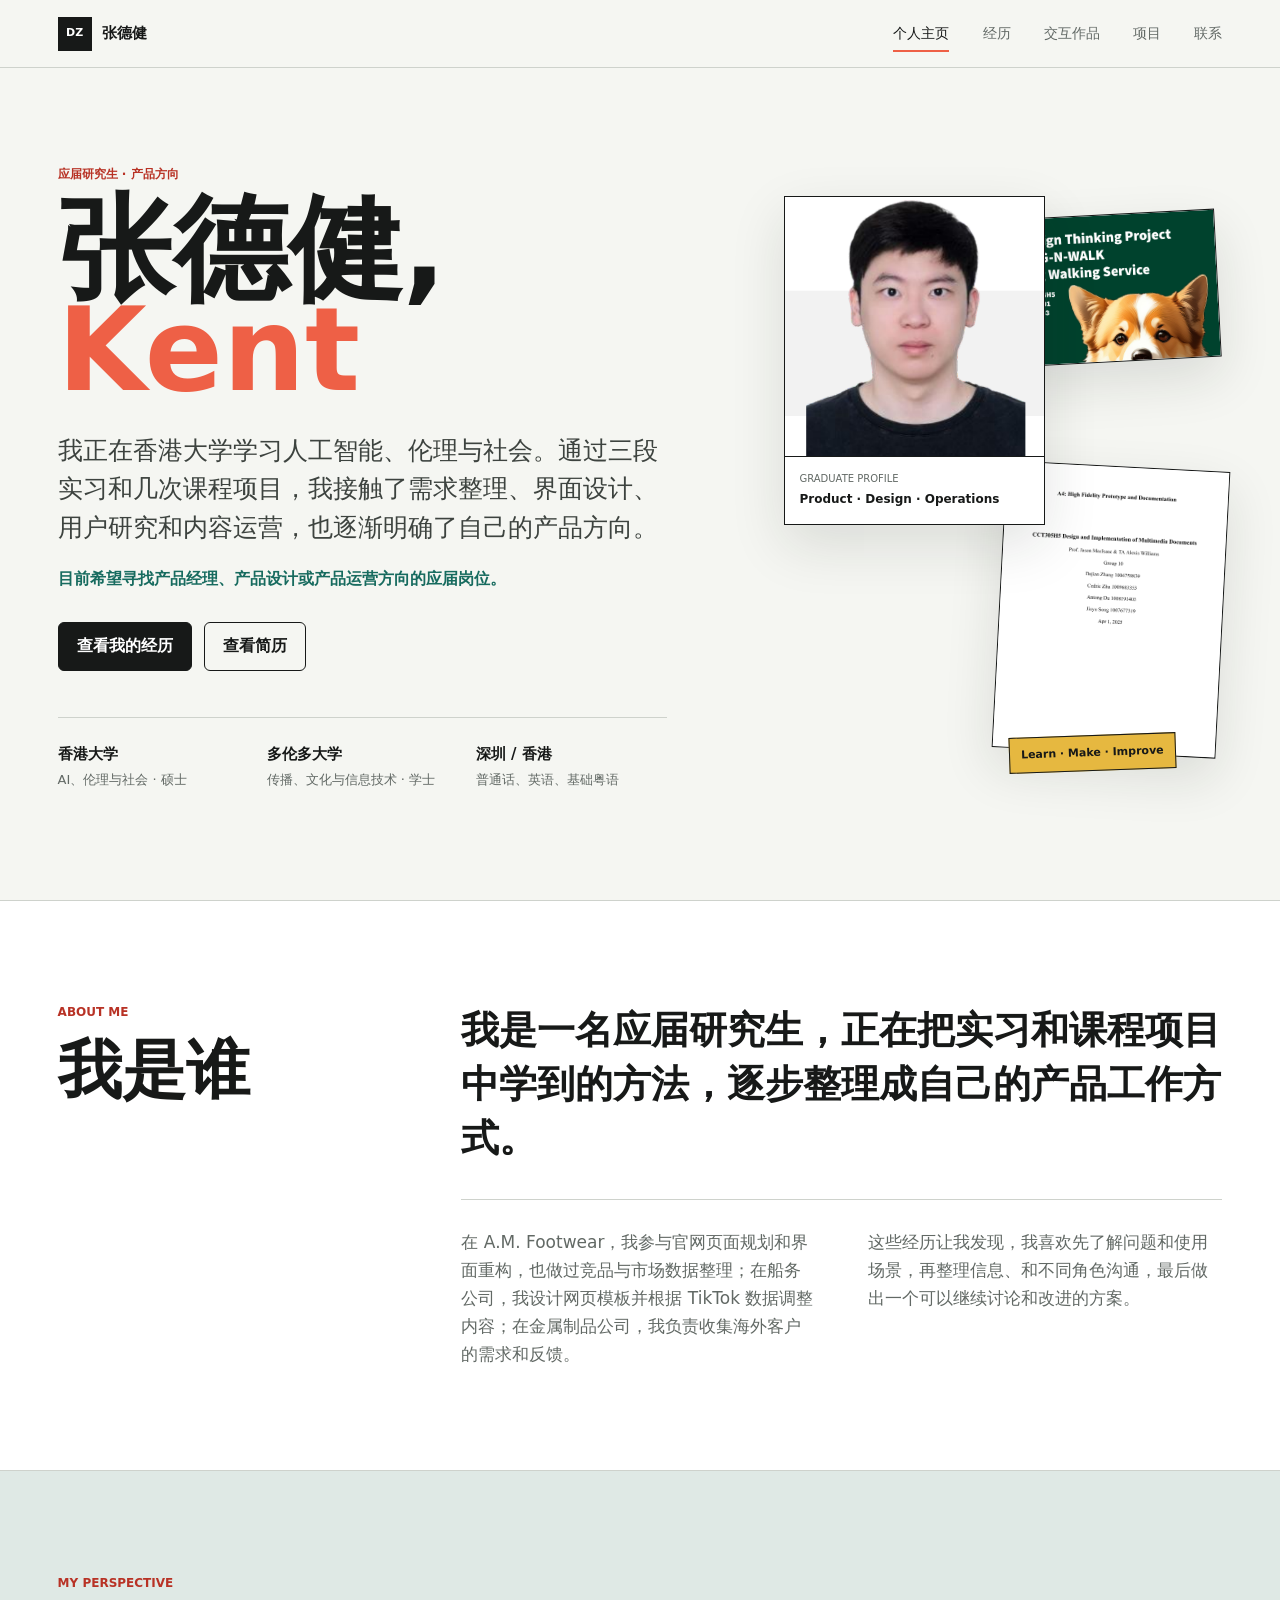
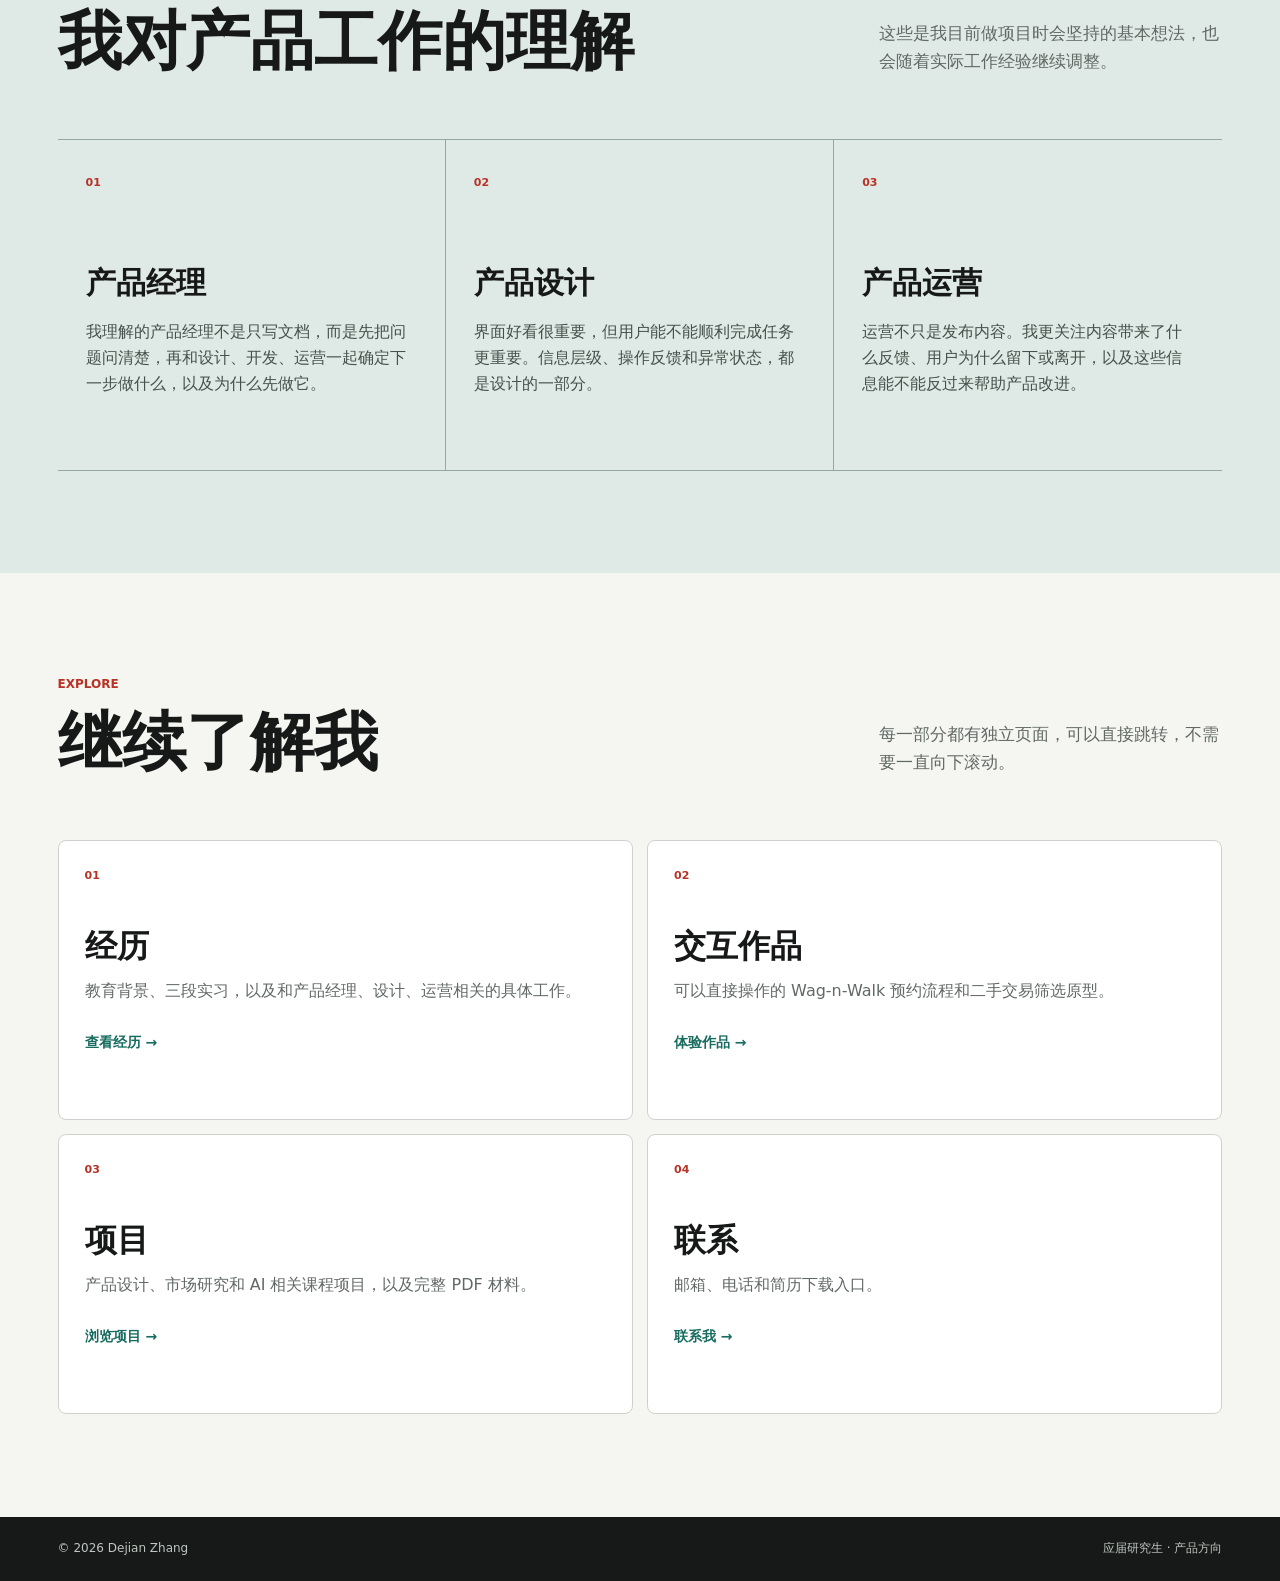
==== commit fae05e7f: "Polish portfolio layout and copy" ====
--- a/index.html
+++ b/index.html
@@ -5,6 +5,7 @@
     <meta name="viewport" content="width=device-width, initial-scale=1">
     <title>张德健, Kent | 个人主页</title>
     <meta name="description" content="应届研究生张德健的个人主页，关注产品经理、产品设计和产品运营。">
+    <link rel="icon" href="assets/dejian-zhang.png" type="image/png">
     <link rel="stylesheet" href="styles.css">
   </head>
   <body>
@@ -14,7 +15,7 @@
         <span>张德健</span>
       </a>
       <nav aria-label="主导航">
-        <a class="active" href="index.html">个人主页</a>
+        <a class="active" href="index.html" aria-current="page">个人主页</a>
         <a href="experience.html">经历</a>
         <a href="interactions.html">交互作品</a>
         <a href="projects.html">项目</a>
@@ -28,7 +29,7 @@
           <p class="eyebrow">应届研究生 · 产品方向</p>
           <h1>张德健, <span>Kent</span></h1>
           <p class="hero-statement">
-            我正在香港大学学习人工智能、伦理与社会。过去的实习和课程项目让我接触了产品需求、界面设计、用户研究和内容运营，也让我确定自己想继续做产品相关工作。
+            我正在香港大学学习人工智能、伦理与社会。通过三段实习和几次课程项目，我接触了需求整理、界面设计、用户研究和内容运营，也逐渐明确了自己的产品方向。
           </p>
           <p class="home-goal">
             目前希望寻找产品经理、产品设计或产品运营方向的应届岗位。
@@ -69,14 +70,14 @@
         </div>
         <div class="home-about-copy">
           <p class="large-copy">
-            我不是已经做过很多大型产品的成熟产品人，而是一名正在把不同经历整理成产品能力的应届生。
+            我是一名应届研究生，正在把实习和课程项目中学到的方法，逐步整理成自己的产品工作方式。
           </p>
           <div class="about-columns">
             <p>
               在 A.M. Footwear，我参与官网页面规划和界面重构，也做过竞品与市场数据整理；在船务公司，我设计网页模板并根据 TikTok 数据调整内容；在金属制品公司，我负责收集海外客户的需求和反馈。
             </p>
             <p>
-              这些经历让我发现，自己喜欢的不是某一个单独工具，而是了解问题、整理信息、和不同角色沟通，再做出一个可以继续讨论和改进的方案。
+              这些经历让我发现，我喜欢先了解问题和使用场景，再整理信息、和不同角色沟通，最后做出一个可以继续讨论和改进的方案。
             </p>
           </div>
         </div>
@@ -88,7 +89,7 @@
             <p class="eyebrow">My Perspective</p>
             <h2>我对产品工作的理解</h2>
           </div>
-          <p>这些观点还会随着工作经验继续变化，但它们是我目前做项目时会坚持的基本想法。</p>
+          <p>这些是我目前做项目时会坚持的基本想法，也会随着实际工作经验继续调整。</p>
         </div>
         <div class="perspective-grid">
           <article>
--- a/styles.css
+++ b/styles.css
@@ -220,7 +220,7 @@
 }
 
 .section {
-  padding: clamp(74px, 9vw, 126px) clamp(20px, 4.5vw, 72px);
+  padding: clamp(64px, 8vw, 108px) clamp(20px, 4.5vw, 72px);
 }
 
 .section-heading {
@@ -243,7 +243,7 @@
 
 h2 {
   margin-bottom: 0;
-  font-size: clamp(38px, 5.7vw, 72px);
+  font-size: clamp(36px, 5vw, 64px);
   line-height: 1.05;
 }
 
@@ -1458,7 +1458,7 @@
 /* Projects page */
 
 .page-hero {
-  padding: clamp(64px, 8vw, 108px) clamp(20px, 4.5vw, 72px) clamp(42px, 6vw, 76px);
+  padding: clamp(56px, 7vw, 92px) clamp(20px, 4.5vw, 72px) clamp(38px, 5vw, 64px);
   background: white;
   border-bottom: 1px solid var(--line);
 }
@@ -1466,7 +1466,7 @@
 .page-hero h1,
 .contact-page h1 {
   margin: 0;
-  font-size: clamp(54px, 8vw, 104px);
+  font-size: clamp(50px, 7vw, 88px);
   line-height: 0.95;
 }
 
@@ -1631,7 +1631,7 @@
 }
 
 .project-overview article {
-  min-height: 170px;
+  min-height: 150px;
   padding: 24px;
   background: var(--paper);
 }
@@ -2037,17 +2037,32 @@
   }
 
   .project-overview {
-    grid-template-columns: 1fr;
+    grid-template-columns: repeat(2, minmax(0, 1fr));
+  }
+
+  .project-overview article {
+    min-height: 145px;
+    padding: 17px;
+  }
+
+  .project-overview h2 {
+    font-size: 18px;
   }
 
   .page-hero h1,
   .contact-page h1 {
-    font-size: 52px;
+    font-size: 48px;
   }
 
   .site-footer {
     flex-direction: column;
     gap: 4px;
+  }
+}
+
+@media (max-width: 340px) {
+  .project-overview {
+    grid-template-columns: 1fr;
   }
 }
 
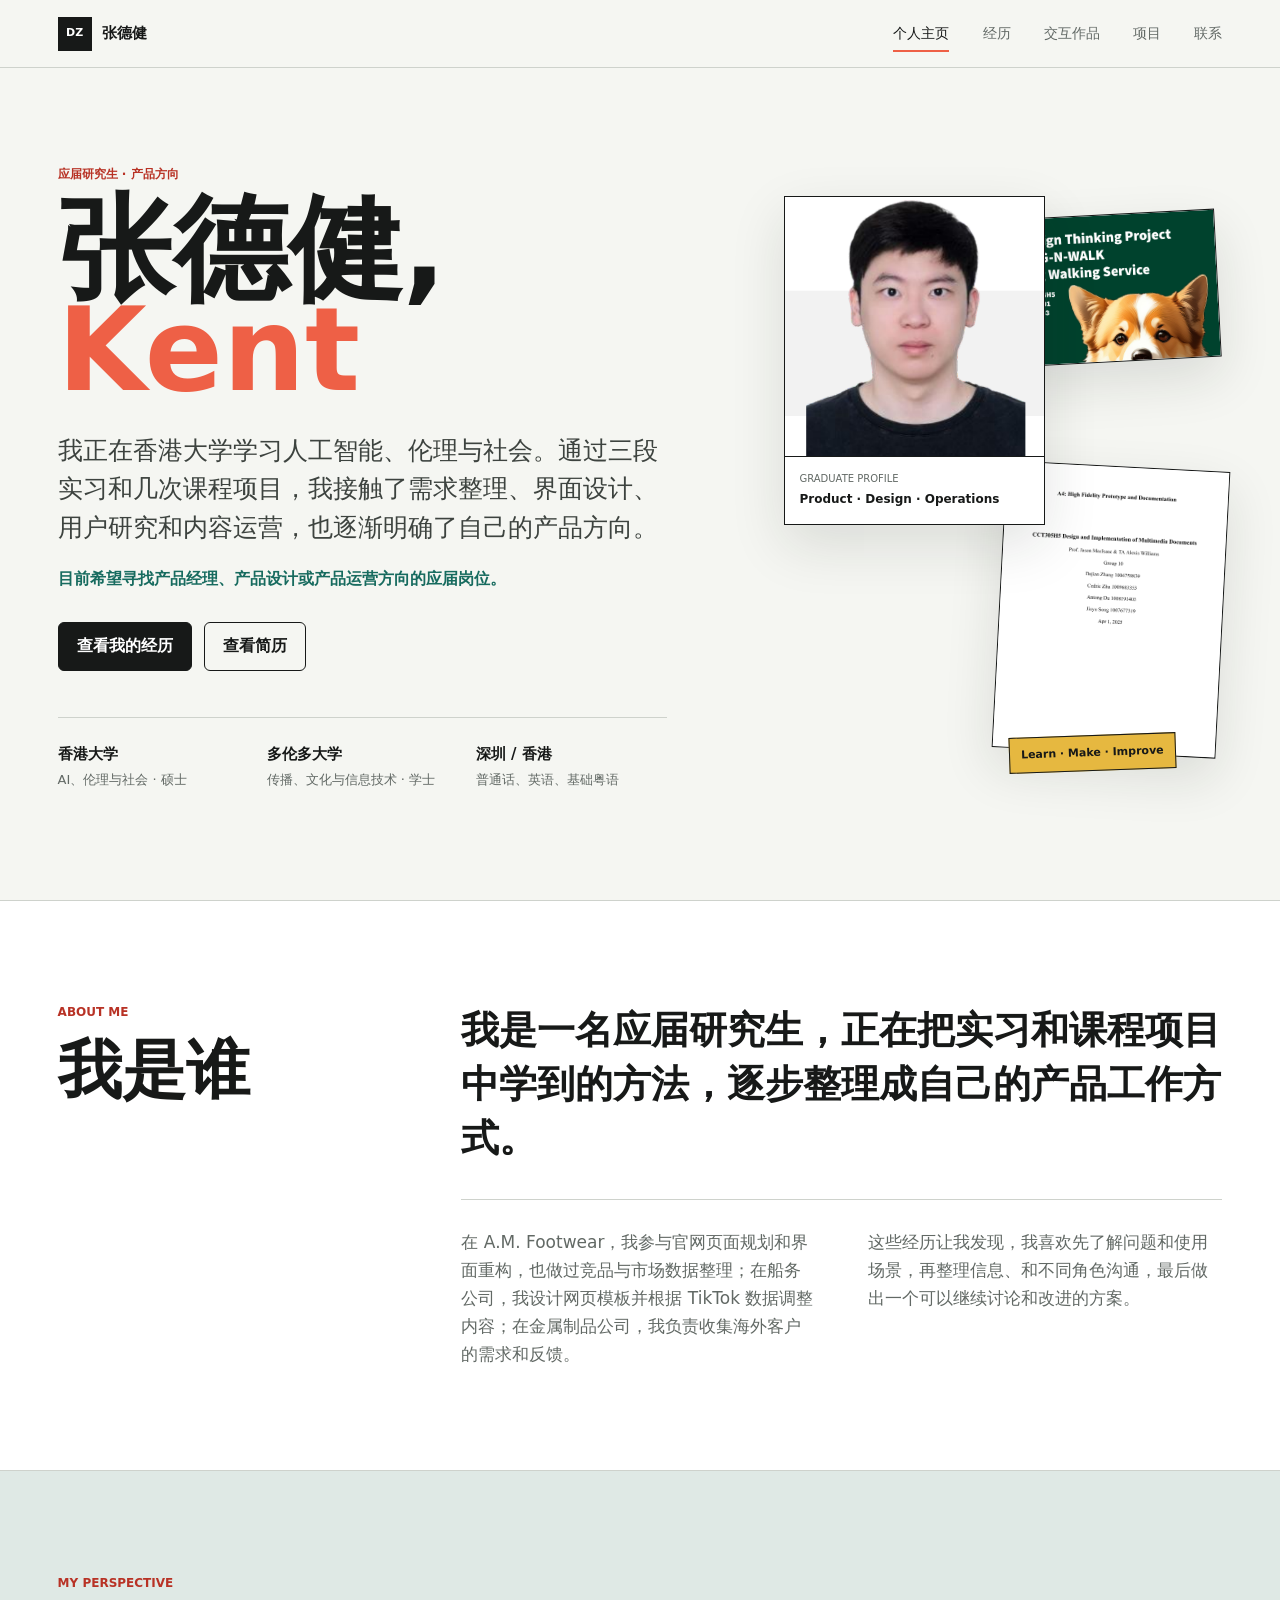
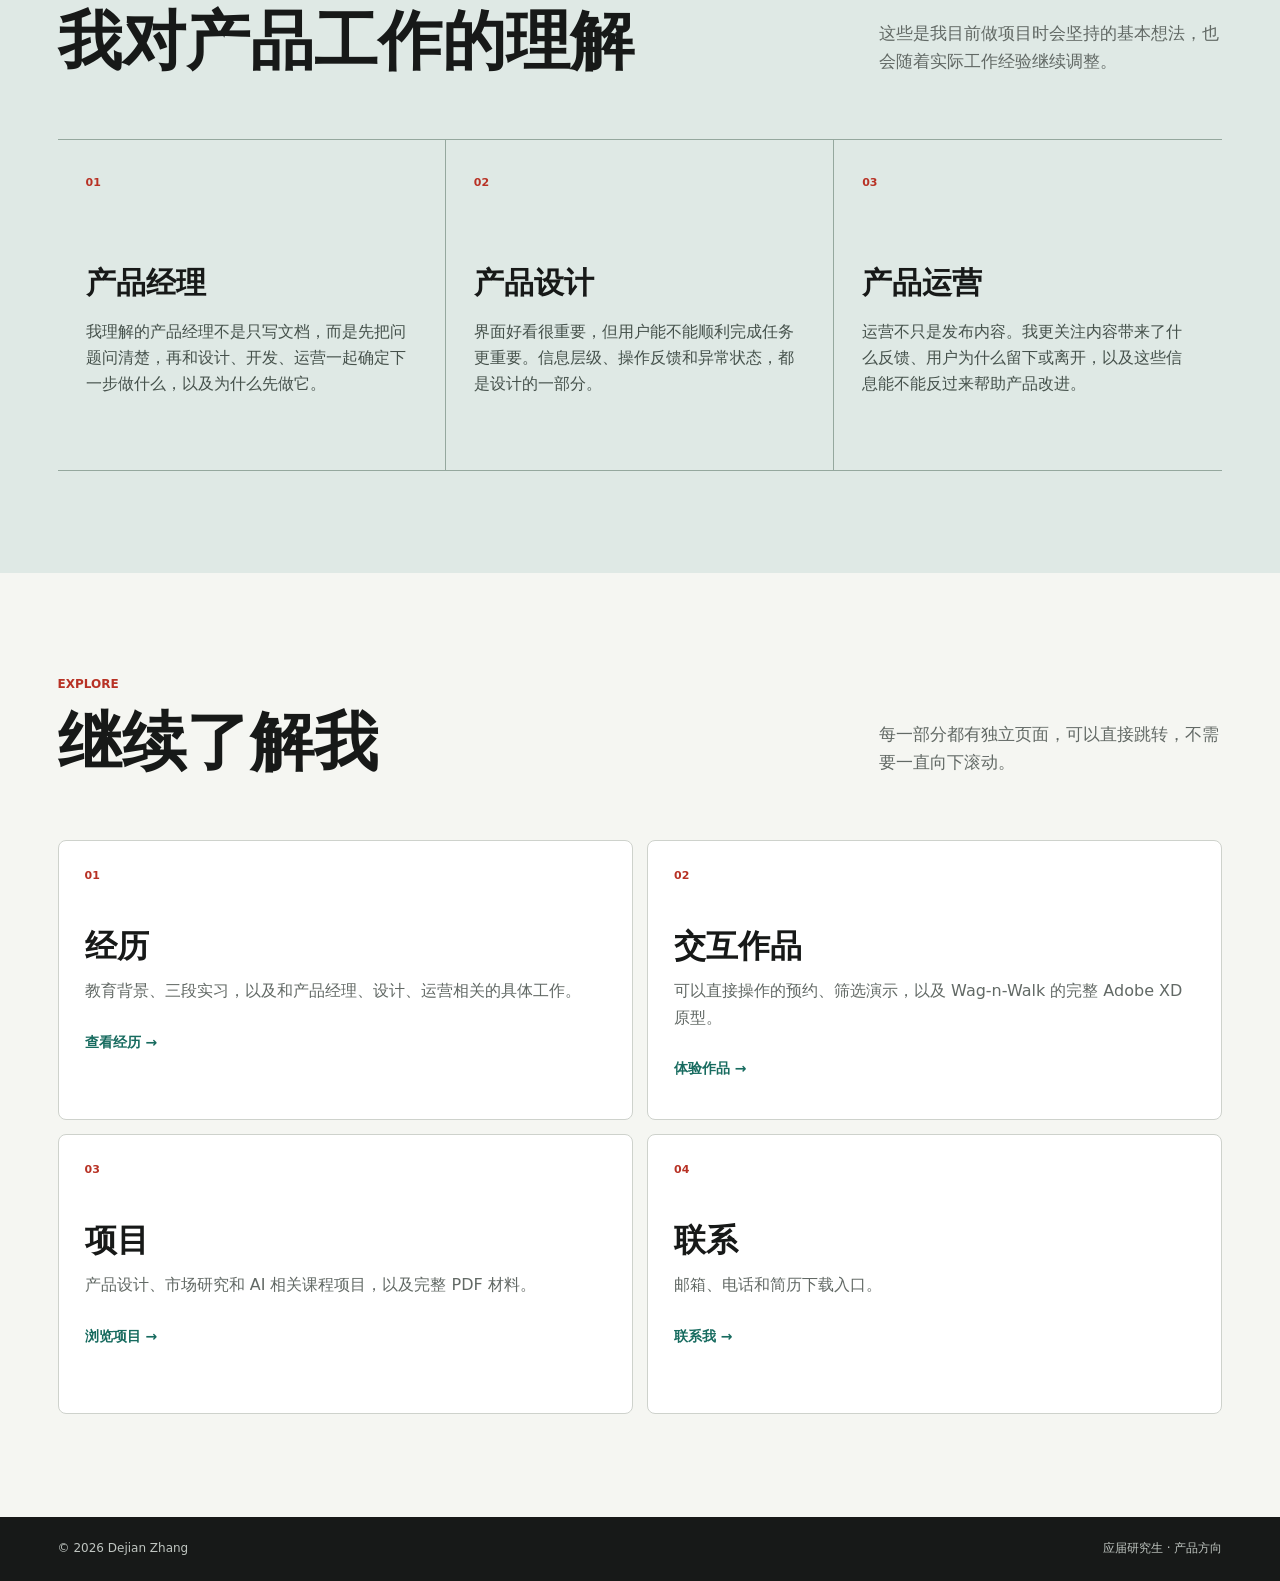
==== commit 40b4ffd5: "Add Adobe XD prototype showcase" ====
--- a/index.html
+++ b/index.html
@@ -128,7 +128,7 @@
           <a href="interactions.html">
             <span>02</span>
             <h3>交互作品</h3>
-            <p>可以直接操作的 Wag-n-Walk 预约流程和二手交易筛选原型。</p>
+            <p>可以直接操作的预约、筛选演示，以及 Wag-n-Walk 的完整 Adobe XD 原型。</p>
             <b>体验作品 →</b>
           </a>
           <a href="projects.html">
--- a/styles.css
+++ b/styles.css
@@ -828,7 +828,7 @@
 
 .demo-tabs {
   display: grid;
-  grid-template-columns: repeat(2, minmax(0, 1fr));
+  grid-template-columns: repeat(3, minmax(0, 1fr));
   border-bottom: 1px solid var(--ink);
 }
 
@@ -1322,6 +1322,505 @@
   text-align: center;
 }
 
+.prototype-meta {
+  display: grid;
+  gap: 0;
+  margin: 28px 0 0;
+  border-top: 1px solid rgba(23, 25, 24, 0.22);
+}
+
+.prototype-meta > div {
+  display: grid;
+  grid-template-columns: 108px minmax(0, 1fr);
+  gap: 14px;
+  padding: 10px 0;
+  border-bottom: 1px solid rgba(23, 25, 24, 0.22);
+}
+
+.prototype-meta dt,
+.prototype-meta dd {
+  margin: 0;
+  font-size: 13px;
+}
+
+.prototype-meta dt {
+  color: var(--muted);
+}
+
+.prototype-meta dd {
+  font-weight: 750;
+}
+
+.xd-open-link {
+  width: 100%;
+  margin-top: 24px;
+}
+
+.xd-shell {
+  min-height: 690px;
+  background: #f8f9f6;
+}
+
+.xd-preview-header {
+  display: flex;
+  align-items: end;
+  justify-content: space-between;
+  gap: 20px;
+  padding-bottom: 16px;
+  border-bottom: 1px solid var(--line);
+}
+
+.xd-preview-header > div {
+  display: grid;
+}
+
+.xd-preview-header > div span {
+  color: var(--coral-dark);
+  font-size: 10px;
+  font-weight: 850;
+  text-transform: uppercase;
+}
+
+.xd-preview-header strong {
+  font-size: 19px;
+}
+
+.xd-preview-header > span {
+  color: var(--muted);
+  font-size: 12px;
+  font-weight: 750;
+}
+
+.xd-flow-tabs {
+  display: grid;
+  grid-template-columns: repeat(4, minmax(0, 1fr));
+  margin: 18px 0 22px;
+  border: 1px solid var(--line);
+}
+
+.xd-flow-tab {
+  display: grid;
+  min-width: 0;
+  gap: 1px;
+  padding: 9px 6px;
+  border: 0;
+  border-right: 1px solid var(--line);
+  background: white;
+  color: var(--muted);
+  font-size: 12px;
+  cursor: pointer;
+}
+
+.xd-flow-tab:last-child {
+  border-right: 0;
+}
+
+.xd-flow-tab span {
+  color: var(--coral-dark);
+  font-size: 9px;
+  font-weight: 900;
+}
+
+.xd-flow-tab:hover,
+.xd-flow-tab.active {
+  background: var(--ink);
+  color: white;
+}
+
+.xd-flow-tab.active span {
+  color: #f39884;
+}
+
+.xd-phone {
+  width: min(100%, 310px);
+  min-height: 474px;
+  margin: 0 auto;
+  border: 8px solid var(--ink);
+  border-radius: 26px;
+  background: white;
+  box-shadow: var(--shadow-soft);
+  overflow: hidden;
+}
+
+.xd-phone-bar {
+  display: grid;
+  grid-template-columns: 1fr auto 1fr;
+  gap: 8px;
+  min-height: 38px;
+  padding: 10px 13px 8px;
+  align-items: center;
+  background: #183e34;
+  color: white;
+  font-size: 9px;
+}
+
+.xd-phone-bar b {
+  font-size: 11px;
+}
+
+.xd-phone-bar span:last-child {
+  text-align: right;
+}
+
+.xd-screen {
+  min-height: 420px;
+  animation: screen-in 180ms ease both;
+}
+
+.xd-login-screen {
+  display: grid;
+  padding: 32px 26px 24px;
+  justify-items: stretch;
+  background: #e8eeeb;
+}
+
+.xd-wordmark {
+  display: grid;
+  width: 56px;
+  height: 56px;
+  margin: 0 auto 18px;
+  place-items: center;
+  border: 2px solid #183e34;
+  border-radius: 50%;
+}
+
+.xd-wordmark span {
+  color: #183e34;
+  font-size: 22px;
+  font-weight: 900;
+}
+
+.xd-login-screen > p {
+  margin: 0;
+  color: var(--green);
+  font-size: 11px;
+  font-weight: 800;
+  text-align: center;
+}
+
+.xd-login-screen h4 {
+  margin: 2px 0 18px;
+  font-size: 19px;
+  text-align: center;
+}
+
+.xd-login-screen label {
+  display: grid;
+  gap: 4px;
+  margin-bottom: 11px;
+  color: var(--muted);
+  font-size: 9px;
+  font-weight: 750;
+}
+
+.xd-login-screen input {
+  width: 100%;
+  min-height: 37px;
+  padding: 7px 9px;
+  border: 1px solid #8da096;
+  border-radius: 4px;
+  background: white;
+  color: var(--ink);
+  font-size: 11px;
+}
+
+.xd-login-screen > button,
+.walker-summary > button,
+.map-copy button {
+  min-height: 38px;
+  border: 0;
+  border-radius: 4px;
+  background: #183e34;
+  color: white;
+  font-weight: 850;
+}
+
+.xd-login-screen > small {
+  margin-top: 13px;
+  color: var(--muted);
+  font-size: 9px;
+  text-align: center;
+}
+
+.xd-map-screen {
+  position: relative;
+  background: #dce7e0;
+  overflow: hidden;
+}
+
+.map-grid {
+  position: absolute;
+  inset: 0;
+  background-color: #dfe8e2;
+  background-image:
+    linear-gradient(28deg, transparent 46%, rgba(255, 255, 255, 0.8) 47%, rgba(255, 255, 255, 0.8) 51%, transparent 52%),
+    linear-gradient(102deg, transparent 45%, rgba(131, 151, 140, 0.28) 46%, rgba(131, 151, 140, 0.28) 49%, transparent 50%);
+  background-size: 72px 84px, 86px 100px;
+}
+
+.map-route {
+  position: absolute;
+  top: 74px;
+  left: 44px;
+  width: 188px;
+  height: 240px;
+  border-left: 7px solid #4d78ae;
+  border-bottom: 7px solid #4d78ae;
+  border-radius: 0 0 0 70px;
+  transform: rotate(-13deg);
+}
+
+.map-pin {
+  position: absolute;
+  width: 18px;
+  height: 18px;
+  border: 4px solid white;
+  border-radius: 50% 50% 50% 0;
+  background: var(--coral);
+  box-shadow: 0 2px 7px rgba(23, 25, 24, 0.28);
+  transform: rotate(-45deg);
+}
+
+.pin-one {
+  top: 90px;
+  left: 68px;
+}
+
+.pin-two {
+  top: 188px;
+  right: 54px;
+  background: var(--green);
+}
+
+.pin-three {
+  right: 103px;
+  bottom: 94px;
+  background: var(--blue);
+}
+
+.map-copy {
+  position: absolute;
+  right: 18px;
+  bottom: 18px;
+  left: 18px;
+  display: grid;
+  gap: 3px;
+  padding: 14px;
+  background: rgba(255, 255, 255, 0.94);
+  border: 1px solid #9baaa2;
+}
+
+.map-copy span {
+  color: var(--coral-dark);
+  font-size: 9px;
+  font-weight: 850;
+  text-transform: uppercase;
+}
+
+.map-copy strong {
+  font-size: 17px;
+}
+
+.map-copy button {
+  margin-top: 7px;
+}
+
+.xd-profile-screen {
+  padding: 14px;
+  background: #b8c8bc;
+}
+
+.owner-summary {
+  display: grid;
+  grid-template-columns: 42px minmax(0, 1fr);
+  gap: 10px;
+  padding: 12px;
+  background: white;
+  border: 1px solid #819288;
+}
+
+.owner-summary > div {
+  display: grid;
+}
+
+.owner-summary small,
+.walker-summary small,
+.chat-heading small {
+  color: var(--muted);
+  font-size: 9px;
+}
+
+.owner-summary span:last-child {
+  color: var(--muted);
+  font-size: 9px;
+}
+
+.xd-avatar {
+  display: grid;
+  width: 42px;
+  height: 42px;
+  place-items: center;
+  border-radius: 50%;
+  color: white;
+  font-weight: 900;
+}
+
+.dog-avatar {
+  background: var(--coral);
+}
+
+.walker-face {
+  background: var(--green);
+}
+
+.walker-summary {
+  display: grid;
+  margin-top: 14px;
+  padding: 20px;
+  background: #183e34;
+  color: white;
+}
+
+.walker-summary .xd-avatar {
+  margin-bottom: 14px;
+  background: var(--yellow);
+  color: var(--ink);
+}
+
+.walker-summary small {
+  color: #b9cac1;
+}
+
+.walker-summary h4 {
+  margin: 2px 0 4px;
+  font-size: 18px;
+}
+
+.walker-summary > strong {
+  font-size: 12px;
+}
+
+.walker-summary dl {
+  display: grid;
+  grid-template-columns: repeat(2, 1fr);
+  gap: 8px;
+  margin: 20px 0;
+}
+
+.walker-summary dl div {
+  border-top: 1px solid #70877c;
+  padding-top: 8px;
+}
+
+.walker-summary dt {
+  color: #b9cac1;
+  font-size: 8px;
+}
+
+.walker-summary dd {
+  margin: 2px 0 0;
+  font-size: 11px;
+  font-weight: 800;
+}
+
+.walker-summary > button {
+  background: white;
+  color: #183e34;
+  text-transform: uppercase;
+}
+
+.xd-chat-screen {
+  display: flex;
+  flex-direction: column;
+  padding: 14px;
+  background: linear-gradient(135deg, #547c6f, #1f5344);
+  color: white;
+}
+
+.chat-heading {
+  display: grid;
+  grid-template-columns: 42px minmax(0, 1fr);
+  gap: 10px;
+  padding-bottom: 12px;
+  align-items: center;
+  border-bottom: 1px solid rgba(255, 255, 255, 0.34);
+}
+
+.chat-heading > div {
+  display: grid;
+}
+
+.chat-heading small {
+  color: #c8d8d0;
+}
+
+.chat-bubble {
+  width: fit-content;
+  margin: 18px 0 0 50px;
+  padding: 9px 12px;
+  border-radius: 4px 14px 14px 14px;
+  background: rgba(23, 25, 24, 0.52);
+  font-size: 11px;
+}
+
+.chat-spacer {
+  flex: 1;
+}
+
+.request-actions {
+  display: grid;
+  grid-template-columns: repeat(3, 1fr);
+  gap: 7px;
+}
+
+.request-actions button {
+  display: grid;
+  min-height: 60px;
+  gap: 2px;
+  place-content: center;
+  border: 0;
+  border-radius: 5px;
+  background: var(--ink);
+  color: white;
+  font-size: 9px;
+}
+
+.request-actions span {
+  color: #f39884;
+  font-size: 8px;
+  font-weight: 900;
+}
+
+.message-field {
+  display: flex;
+  min-height: 34px;
+  align-items: center;
+  justify-content: space-between;
+  margin-top: 8px;
+  padding: 6px 7px 6px 11px;
+  border-radius: 4px;
+  background: white;
+  color: #7a807c;
+  font-size: 9px;
+}
+
+.message-field span {
+  display: grid;
+  width: 22px;
+  height: 22px;
+  place-items: center;
+  border-radius: 50%;
+  background: var(--coral);
+  color: white;
+}
+
+.xd-preview-note {
+  margin: 16px 0 0;
+  color: var(--muted);
+  font-size: 11px;
+  text-align: center;
+}
+
 /* Selected work */
 
 .selected-work {
@@ -2008,6 +2507,16 @@
     box-shadow: 8px 8px 0 rgba(23, 25, 24, 0.16);
   }
 
+  .xd-shell {
+    min-height: 650px;
+  }
+
+  .xd-preview-header {
+    align-items: start;
+    flex-direction: column;
+    gap: 4px;
+  }
+
   .duration-options {
     grid-template-columns: 1fr;
   }
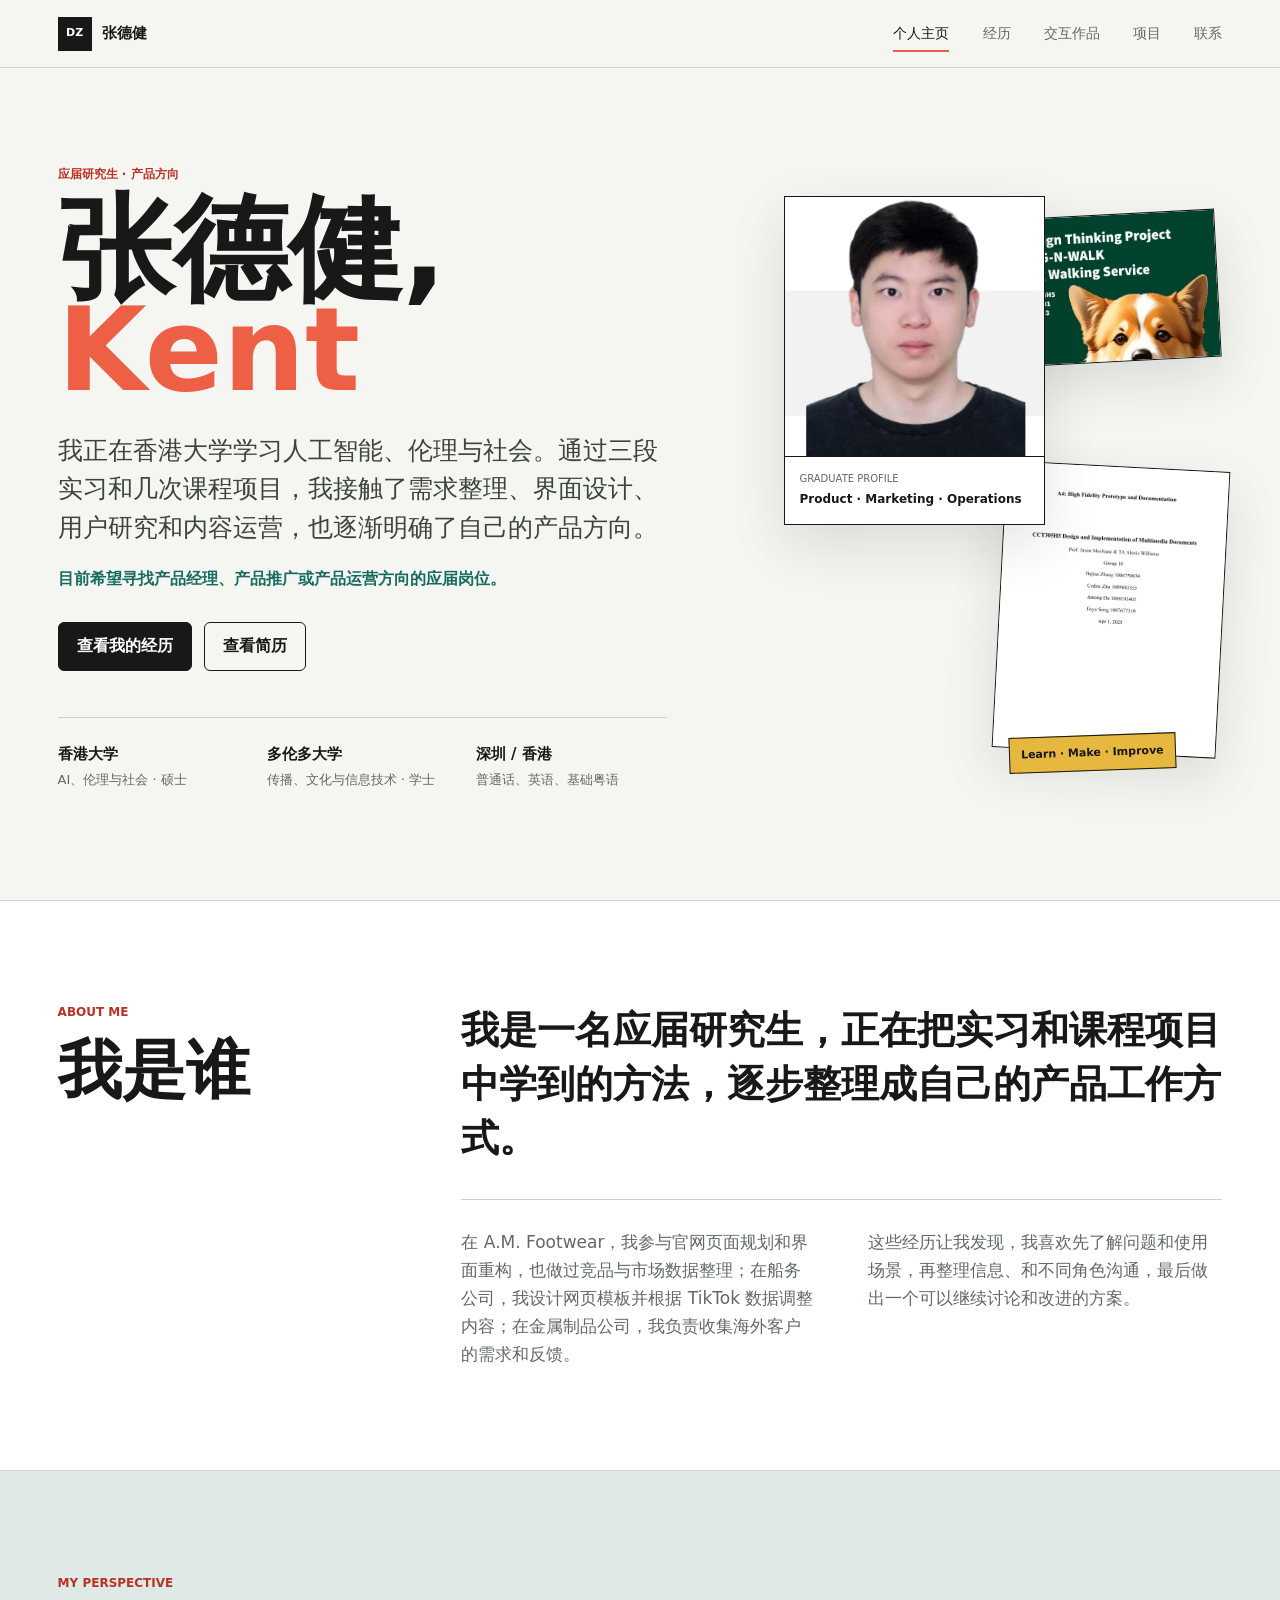
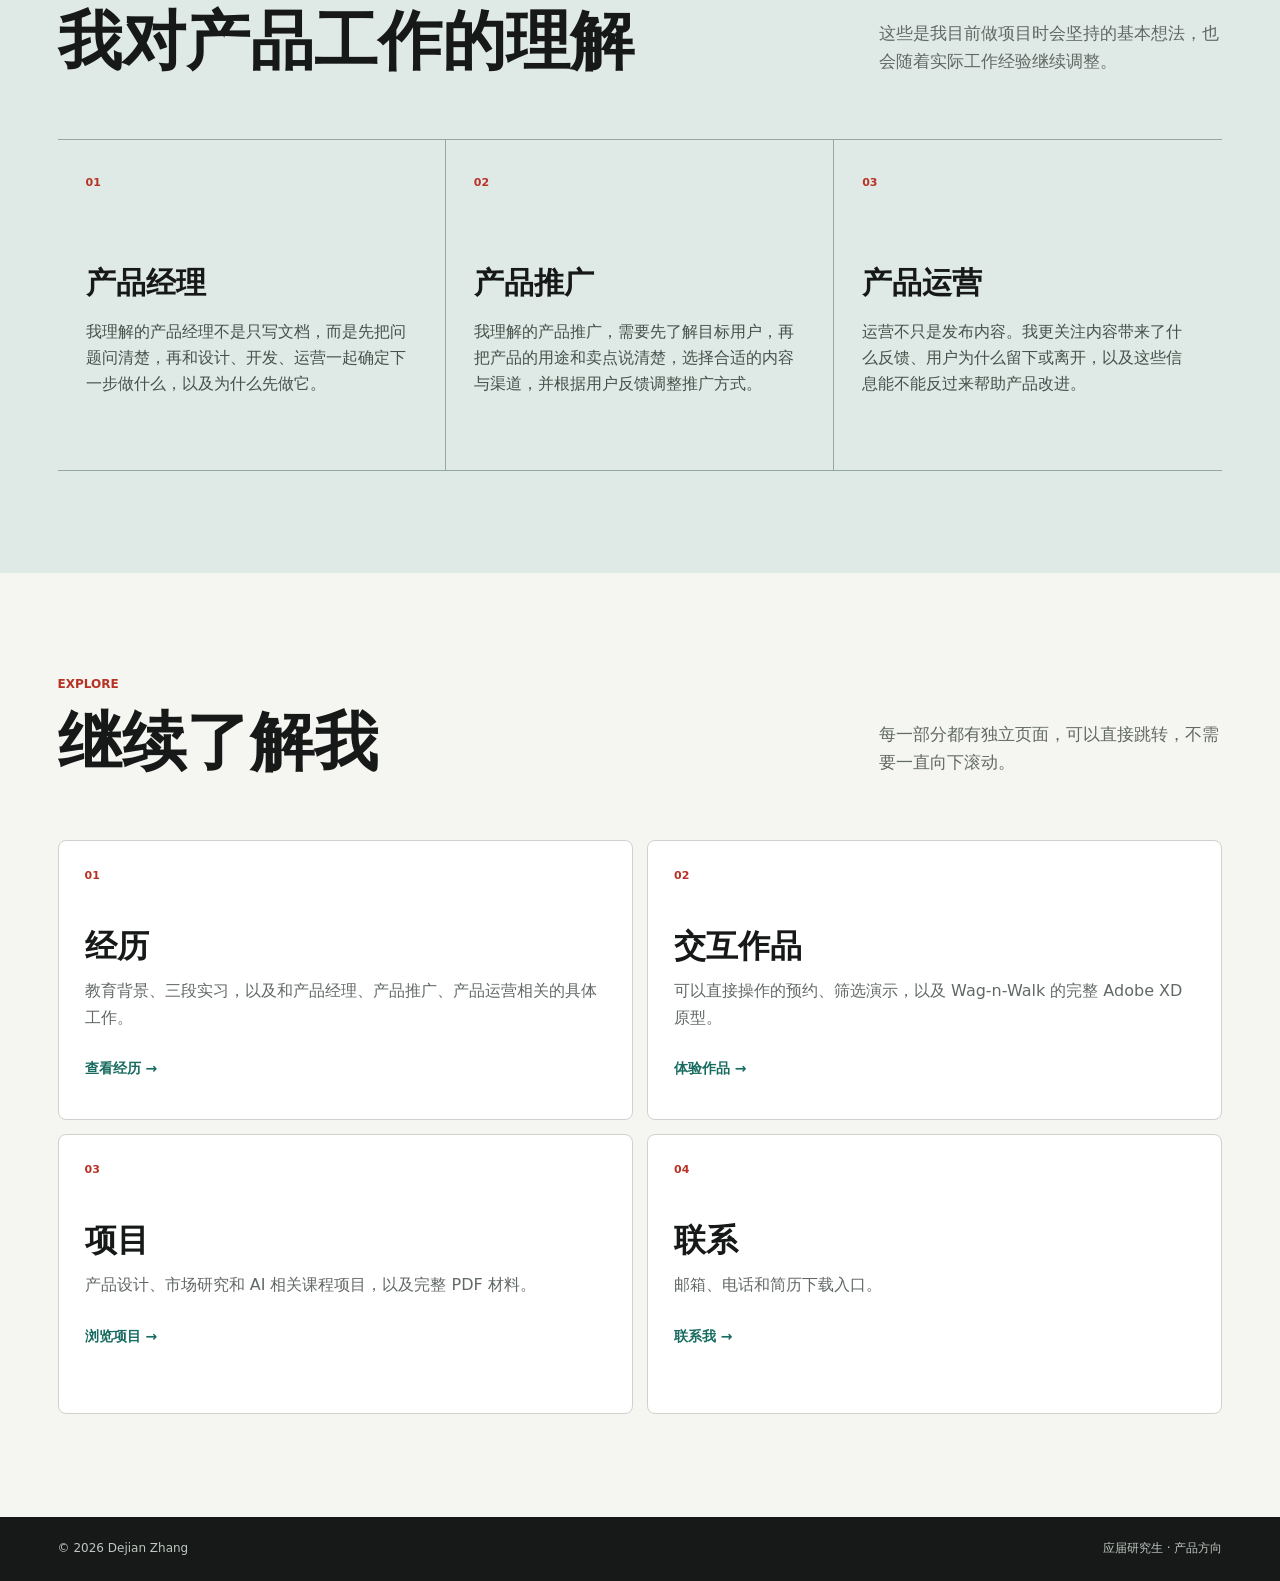
==== commit 81b0ab23: "Update resume and product marketing career focus" ====
--- a/index.html
+++ b/index.html
@@ -4,7 +4,7 @@
     <meta charset="utf-8">
     <meta name="viewport" content="width=device-width, initial-scale=1">
     <title>张德健, Kent | 个人主页</title>
-    <meta name="description" content="应届研究生张德健的个人主页，关注产品经理、产品设计和产品运营。">
+    <meta name="description" content="应届研究生张德健的个人主页，关注产品经理、产品推广和产品运营。">
     <link rel="icon" href="assets/dejian-zhang.png" type="image/png">
     <link rel="stylesheet" href="styles.css">
   </head>
@@ -32,11 +32,11 @@
             我正在香港大学学习人工智能、伦理与社会。通过三段实习和几次课程项目，我接触了需求整理、界面设计、用户研究和内容运营，也逐渐明确了自己的产品方向。
           </p>
           <p class="home-goal">
-            目前希望寻找产品经理、产品设计或产品运营方向的应届岗位。
+            目前希望寻找产品经理、产品推广或产品运营方向的应届岗位。
           </p>
           <div class="hero-actions">
             <a class="button primary" href="experience.html">查看我的经历</a>
-            <a class="button" href="01_Resume_Dejian-Zhang.pdf">查看简历</a>
+            <a class="button" href="01_Resume_Dejian-Zhang.pdf?v=20261018">查看简历</a>
           </div>
           <ul class="hero-facts" aria-label="个人概况">
             <li><strong>香港大学</strong><span>AI、伦理与社会 · 硕士</span></li>
@@ -50,7 +50,7 @@
             <img src="assets/dejian-zhang.png" alt="张德健">
             <figcaption>
               <span>Graduate profile</span>
-              <strong>Product · Design · Operations</strong>
+              <strong>Product · Marketing · Operations</strong>
             </figcaption>
           </figure>
           <figure class="artifact artifact-one">
@@ -99,8 +99,8 @@
           </article>
           <article>
             <span>02</span>
-            <h3>产品设计</h3>
-            <p>界面好看很重要，但用户能不能顺利完成任务更重要。信息层级、操作反馈和异常状态，都是设计的一部分。</p>
+            <h3>产品推广</h3>
+            <p>我理解的产品推广，需要先了解目标用户，再把产品的用途和卖点说清楚，选择合适的内容与渠道，并根据用户反馈调整推广方式。</p>
           </article>
           <article>
             <span>03</span>
@@ -122,7 +122,7 @@
           <a href="experience.html">
             <span>01</span>
             <h3>经历</h3>
-            <p>教育背景、三段实习，以及和产品经理、设计、运营相关的具体工作。</p>
+            <p>教育背景、三段实习，以及和产品经理、产品推广、产品运营相关的具体工作。</p>
             <b>查看经历 →</b>
           </a>
           <a href="interactions.html">
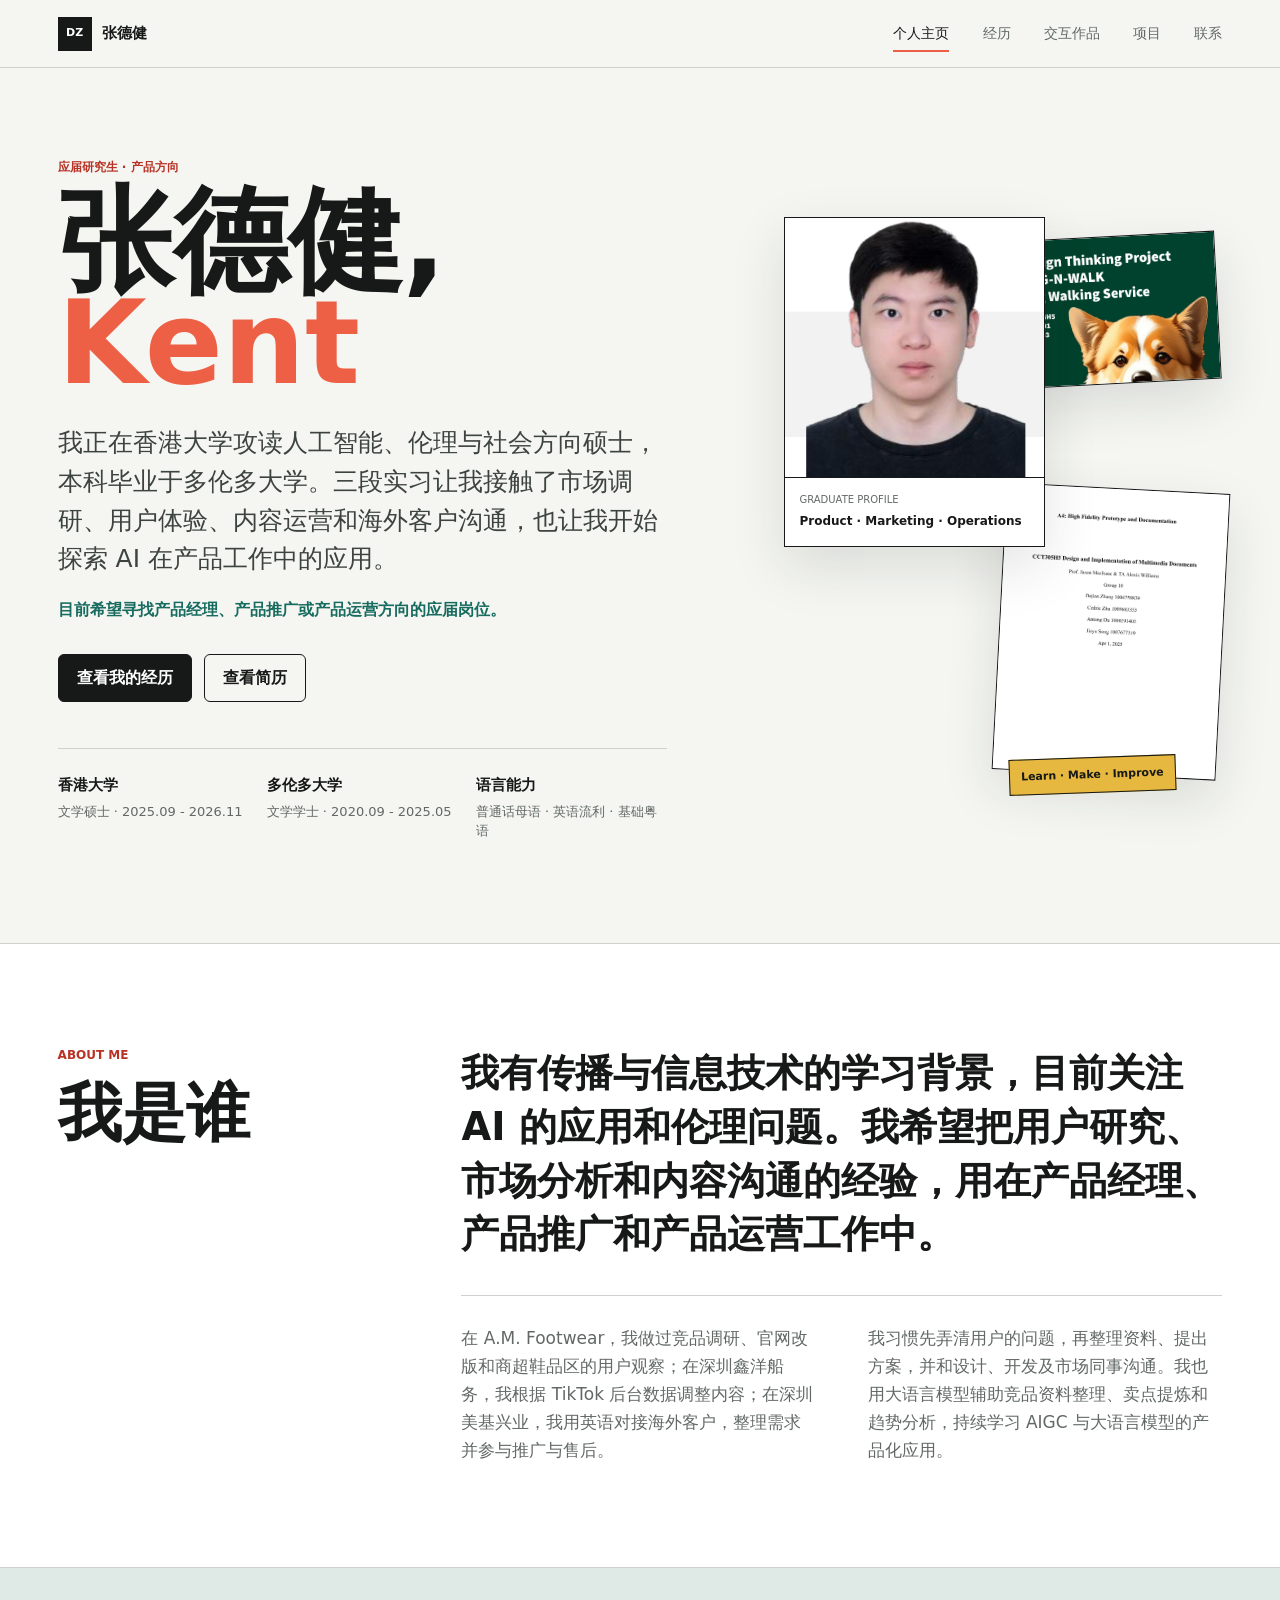
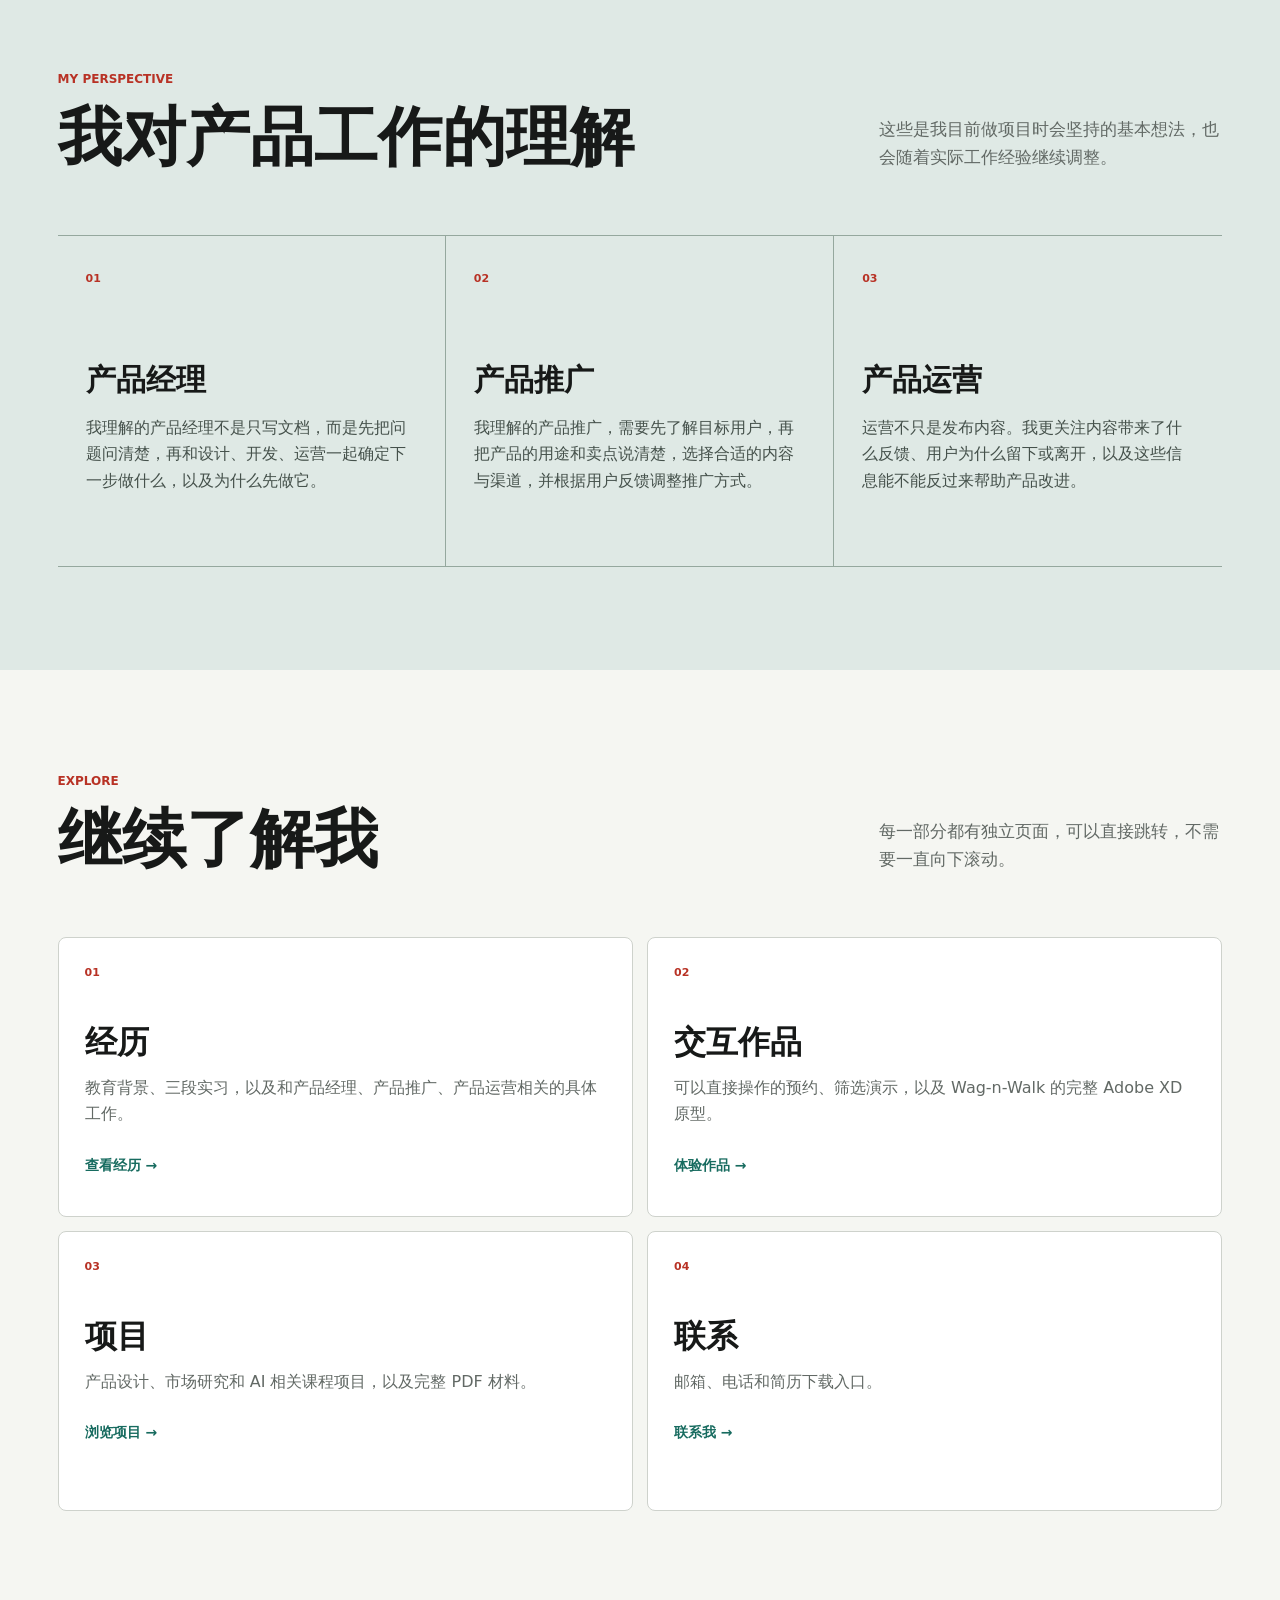
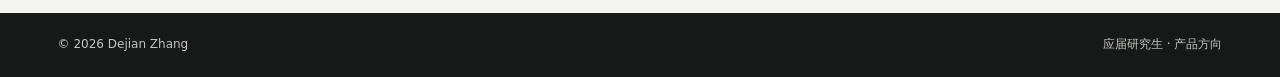
==== commit f223d348: "Align profile education and internships with latest resume" ====
--- a/index.html
+++ b/index.html
@@ -4,7 +4,7 @@
     <meta charset="utf-8">
     <meta name="viewport" content="width=device-width, initial-scale=1">
     <title>张德健, Kent | 个人主页</title>
-    <meta name="description" content="应届研究生张德健的个人主页，关注产品经理、产品推广和产品运营。">
+    <meta name="description" content="张德健，香港大学人工智能、伦理与社会方向应届研究生，具备市场调研、UI/UX、内容运营与海外客户沟通经验，求职方向为产品经理、产品推广和产品运营。">
     <link rel="icon" href="assets/dejian-zhang.png" type="image/png">
     <link rel="stylesheet" href="styles.css">
   </head>
@@ -29,7 +29,7 @@
           <p class="eyebrow">应届研究生 · 产品方向</p>
           <h1>张德健, <span>Kent</span></h1>
           <p class="hero-statement">
-            我正在香港大学学习人工智能、伦理与社会。通过三段实习和几次课程项目，我接触了需求整理、界面设计、用户研究和内容运营，也逐渐明确了自己的产品方向。
+            我正在香港大学攻读人工智能、伦理与社会方向硕士，本科毕业于多伦多大学。三段实习让我接触了市场调研、用户体验、内容运营和海外客户沟通，也让我开始探索 AI 在产品工作中的应用。
           </p>
           <p class="home-goal">
             目前希望寻找产品经理、产品推广或产品运营方向的应届岗位。
@@ -39,9 +39,9 @@
             <a class="button" href="01_Resume_Dejian-Zhang.pdf?v=20261018">查看简历</a>
           </div>
           <ul class="hero-facts" aria-label="个人概况">
-            <li><strong>香港大学</strong><span>AI、伦理与社会 · 硕士</span></li>
-            <li><strong>多伦多大学</strong><span>传播、文化与信息技术 · 学士</span></li>
-            <li><strong>深圳 / 香港</strong><span>普通话、英语、基础粤语</span></li>
+            <li><strong>香港大学</strong><span>文学硕士 · 2025.09 - 2026.11</span></li>
+            <li><strong>多伦多大学</strong><span>文学学士 · 2020.09 - 2025.05</span></li>
+            <li><strong>语言能力</strong><span>普通话母语 · 英语流利 · 基础粤语</span></li>
           </ul>
         </div>
 
@@ -70,14 +70,14 @@
         </div>
         <div class="home-about-copy">
           <p class="large-copy">
-            我是一名应届研究生，正在把实习和课程项目中学到的方法，逐步整理成自己的产品工作方式。
+            我有传播与信息技术的学习背景，目前关注 AI 的应用和伦理问题。我希望把用户研究、市场分析和内容沟通的经验，用在产品经理、产品推广和产品运营工作中。
           </p>
           <div class="about-columns">
             <p>
-              在 A.M. Footwear，我参与官网页面规划和界面重构，也做过竞品与市场数据整理；在船务公司，我设计网页模板并根据 TikTok 数据调整内容；在金属制品公司，我负责收集海外客户的需求和反馈。
+              在 A.M. Footwear，我做过竞品调研、官网改版和商超鞋品区的用户观察；在深圳鑫洋船务，我根据 TikTok 后台数据调整内容；在深圳美基兴业，我用英语对接海外客户，整理需求并参与推广与售后。
             </p>
             <p>
-              这些经历让我发现，我喜欢先了解问题和使用场景，再整理信息、和不同角色沟通，最后做出一个可以继续讨论和改进的方案。
+              我习惯先弄清用户的问题，再整理资料、提出方案，并和设计、开发及市场同事沟通。我也用大语言模型辅助竞品资料整理、卖点提炼和趋势分析，持续学习 AIGC 与大语言模型的产品化应用。
             </p>
           </div>
         </div>
